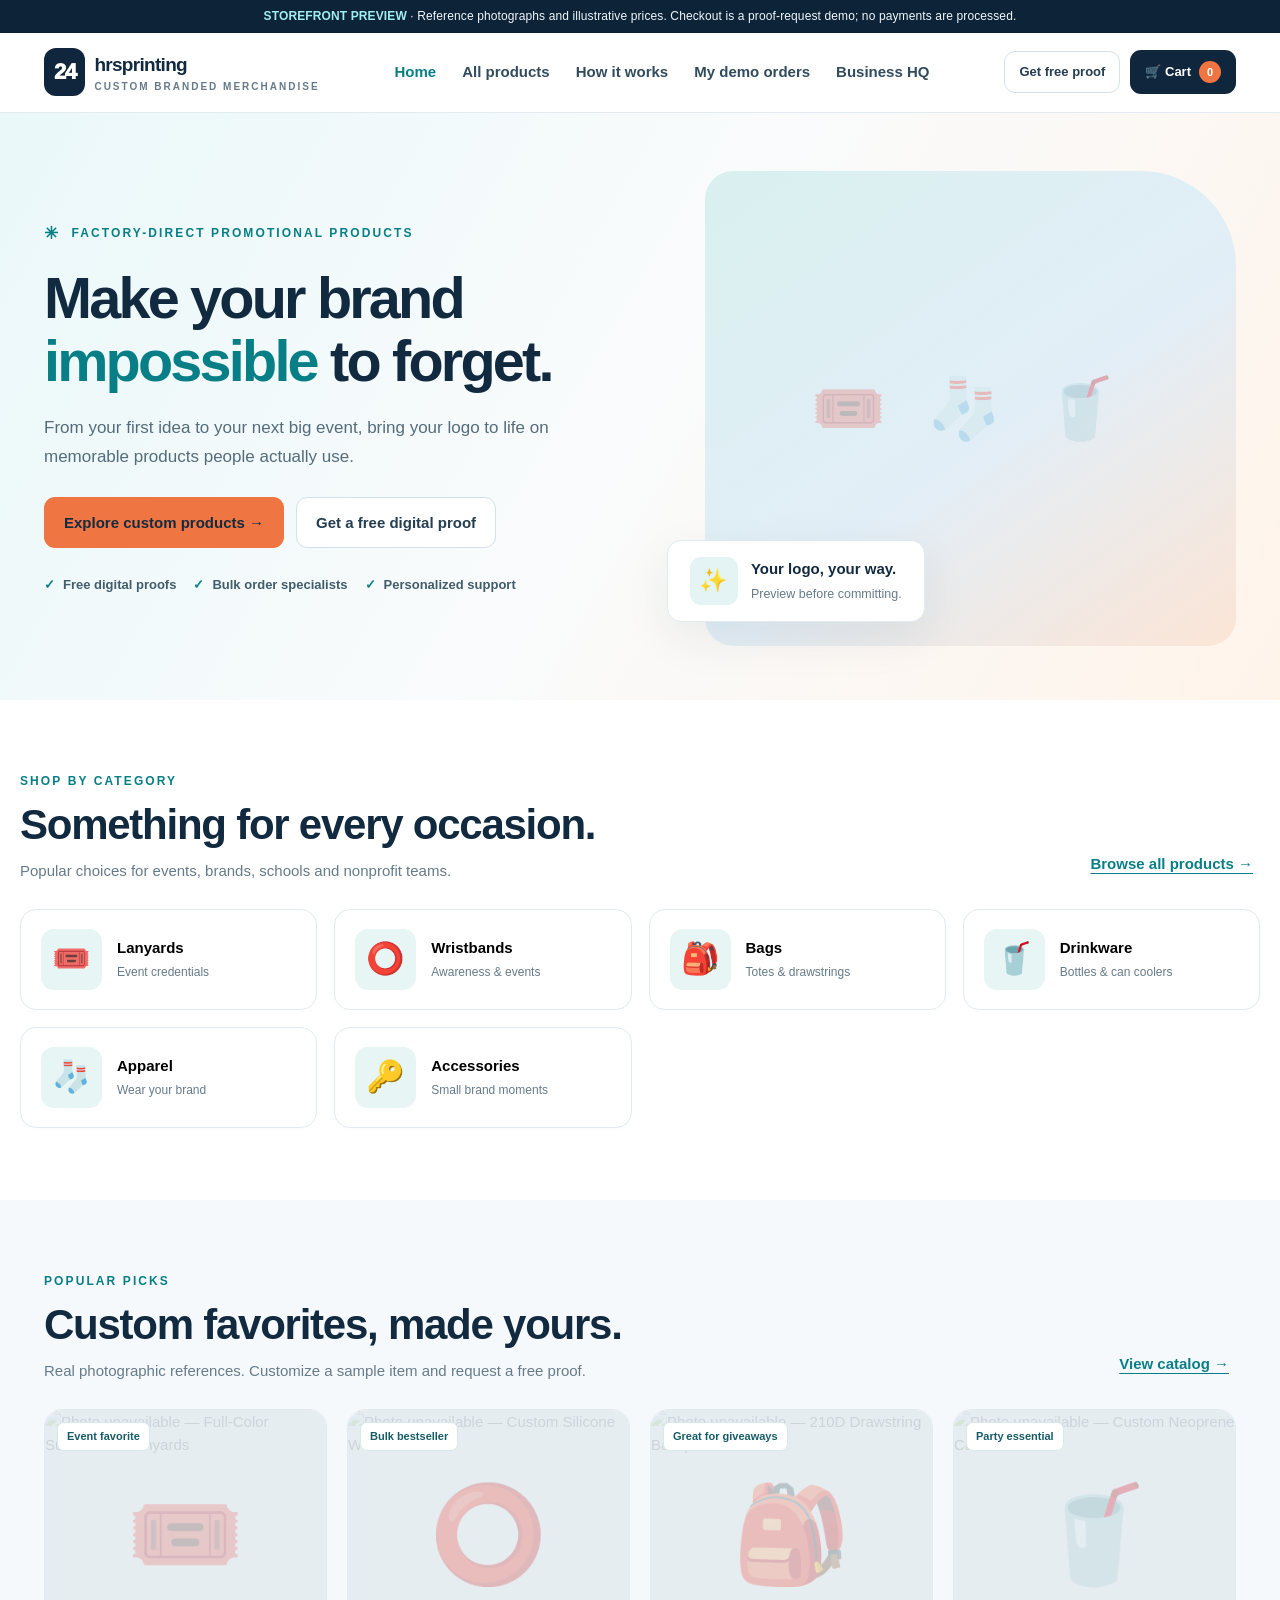
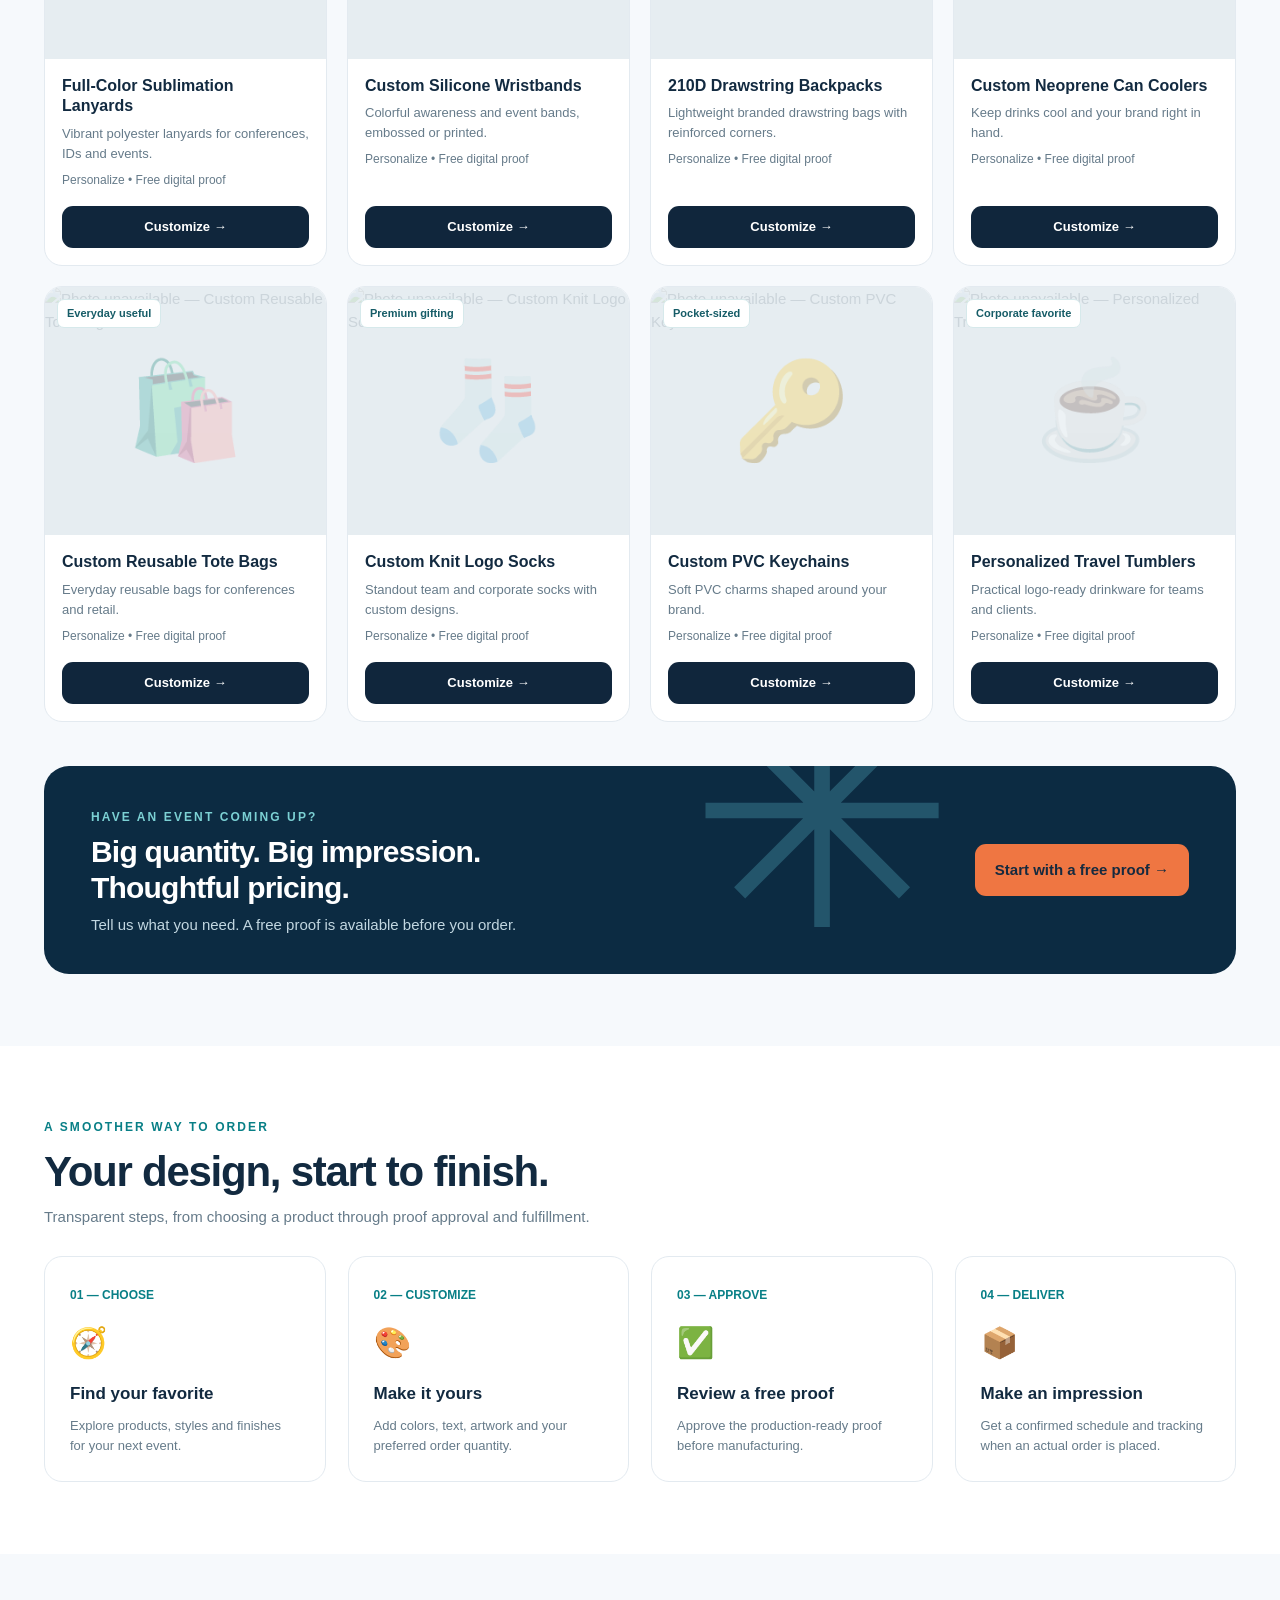
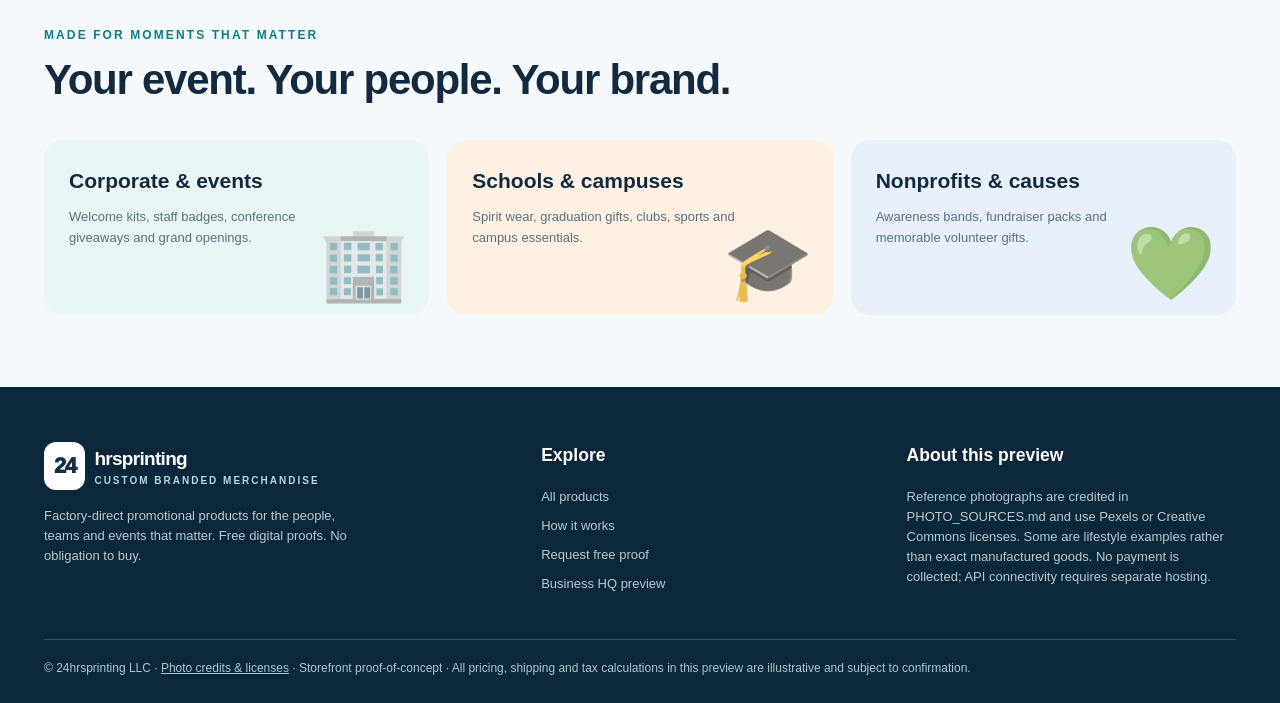
==== index.html @ 7a3da08b "Use licensed real photography and connect optional proof-request API" ====
<!doctype html>
<html lang="en">
<head>
<meta charset="utf-8"><meta name="viewport" content="width=device-width,initial-scale=1"><meta name="color-scheme" content="light"><meta name="theme-color" content="#0b1d31">
<title>24hrsprinting — Promotional Products | Storefront Preview</title>
<meta name="description" content="A preview of the 24hrsprinting custom promotional products storefront with product configuration and an end-to-end sample order journey.">
<style>
:root{--navy:#10263c;--ink:#122a40;--muted:#667b8a;--line:#e3eaf0;--cream:#f6f9fc;--white:#fff;--aqua:#087f86;--orange:#ef7642;--yellow:#fff3dd;--shadow:0 16px 48px rgba(14,37,60,.07);--radius:20px}*{box-sizing:border-box}html{scroll-behavior:smooth}body{margin:0;background:var(--white);color:var(--ink);font-family:Inter,ui-sans-serif,-apple-system,BlinkMacSystemFont,"Segoe UI",sans-serif;font-size:15px;line-height:1.55}button,input,select,textarea{font:inherit}button{cursor:pointer}a{color:inherit;text-decoration:none}img{display:block;max-width:100%}.container{max-width:1240px;margin:auto;padding:0 24px}.strip{background:#0d2337;color:#f2f8fd;text-align:center;font-size:12px;padding:7px 16px;letter-spacing:.01em}.strip b{color:#a0eef2}.top{position:sticky;top:0;z-index:60;background:rgba(255,255,255,.96);backdrop-filter:blur(18px);border-bottom:1px solid var(--line)}.header{display:flex;align-items:center;gap:24px;min-height:79px}.logo{display:flex;align-items:center;gap:9px;white-space:nowrap}.mark{background:var(--navy);color:#fff;padding:7px 10px;border-radius:12px;font-size:22px;font-weight:950;letter-spacing:-.07em}.logo strong{font-size:19px;letter-spacing:-.7px}.logo small{display:block;color:var(--muted);font-size:10px;text-transform:uppercase;letter-spacing:2px;font-weight:750}.links{display:flex;align-items:center;gap:22px;margin:auto}.links button{background:none;border:0;color:#314b5f;font-weight:750;padding:8px 2px}.links button:hover,.links button.active{color:var(--aqua)}.header-actions{display:flex;align-items:center;gap:10px}.btn{display:inline-flex;justify-content:center;align-items:center;gap:8px;border:1px solid transparent;border-radius:11px;background:var(--navy);color:#fff;padding:13px 19px;font-weight:800;transition:transform .2s,background .2s,box-shadow .2s;white-space:nowrap}.btn:hover{transform:translateY(-1px);box-shadow:0 6px 20px #10263c22}.btn.primary{background:var(--orange);color:#152a3f}.btn.primary:hover{background:#fa8b50}.btn.secondary{background:#fff;border-color:#d4e1e9;color:#243d50}.btn.dark{background:var(--navy)}.btn.teal{background:var(--aqua)}.btn.small{font-size:13px;padding:10px 14px}.btn.ghost{background:transparent;color:var(--ink);border:1px solid var(--line)}.cartbadge{display:inline-flex;align-items:center;justify-content:center;background:var(--orange);font-size:11px;color:#fff;min-width:22px;height:22px;border-radius:99px;padding:0 5px}.menu{display:none}.hero{background:linear-gradient(120deg,#eaf8f9 0%,#f9fbfc 48%,#fff4ea 100%);padding:58px 0 54px;overflow:hidden}.hero-grid{display:grid;grid-template-columns:1.06fr .94fr;align-items:center;gap:62px}.eyebrow{font-size:12px;font-weight:850;letter-spacing:2.1px;color:var(--aqua);text-transform:uppercase}.eyebrow span{font-size:17px;vertical-align:middle;margin-right:6px}h1,h2,h3,p{margin-top:0}h1{font-size:clamp(40px,4.5vw,68px);line-height:1.09;font-weight:900;letter-spacing:-2.8px;margin:20px 0}h1 em{font-style:normal;color:var(--aqua)}.lead{font-size:17px;color:#546c7b;line-height:1.75;max-width:560px}.hero-actions{display:flex;gap:12px;flex-wrap:wrap;margin:25px 0}.tickline{display:flex;flex-wrap:wrap;gap:17px;margin-top:27px;color:#415d6b;font-size:13px;font-weight:700}.tickline span:before{content:"✓";color:var(--aqua);font-weight:900;margin-right:8px}.hero-media{position:relative;height:475px;background:linear-gradient(145deg,#d9f0ef,#e2eef7 55%,#fce5d6);border-radius:28px 95px 28px 28px}.hero-media:before{content:"🎟️   🧦   🥤";position:absolute;inset:0;display:grid;place-items:center;font-size:60px;opacity:.30;letter-spacing:12px}.hero-photo{width:100%;height:100%;object-fit:cover;border-radius:28px 95px 28px 28px;box-shadow:0 24px 50px #24425626}.floating{position:absolute;bottom:24px;left:-38px;background:#fff;box-shadow:var(--shadow);padding:16px 22px;border-radius:14px;display:flex;gap:13px;align-items:center;border:1px solid var(--line)}.floating b{display:block;font-size:15px}.floating small{color:var(--muted)}.f-icon{display:grid;place-items:center;background:#e4f4f4;border-radius:11px;font-size:23px;height:48px;width:48px}.section{padding:72px 0}.section.muted{background:var(--cream)}.sectionhead{display:flex;align-items:flex-end;justify-content:space-between;gap:16px;margin-bottom:27px}.sectionhead h2,.page-title{font-size:clamp(29px,3.4vw,42px);letter-spacing:-1.25px;line-height:1.2;margin:10px 0 8px}.sectionhead p{color:var(--muted);margin:0;max-width:660px}.linkbtn{border:0;background:none;color:var(--aqua);font-weight:850;padding:7px;text-decoration:underline;text-underline-offset:4px}.category-grid{display:grid;grid-template-columns:repeat(4,1fr);gap:17px}.cat{border:1px solid var(--line);background:#fff;border-radius:16px;padding:19px 20px;display:flex;align-items:center;gap:15px;text-align:left;box-shadow:0 2px 6px #00000003}.cat:hover{border-color:#9dcfce;box-shadow:var(--shadow);transform:translateY(-2px)}.cat-ico{font-size:31px;display:grid;place-items:center;width:61px;height:61px;border-radius:13px;background:#e7f5f4}.cat strong{display:block;font-size:15px}.cat small{color:var(--muted);font-size:12px}.products{display:grid;grid-template-columns:repeat(4,1fr);gap:20px}.product{border:1px solid var(--line);background:#fff;border-radius:18px;overflow:hidden;display:flex;flex-direction:column;transition:box-shadow .2s,transform .2s}.product:hover{box-shadow:var(--shadow);transform:translateY(-3px)}.picture{position:relative;background:linear-gradient(145deg,#eef6fa,#edf7f2 55%,#fff3ea);aspect-ratio:1.13;overflow:hidden}.picture:before{content:attr(data-emoji);position:absolute;inset:0;display:grid;place-items:center;font-size:95px;opacity:.28}.picture img{width:100%;height:100%;object-fit:cover;position:relative}.picture .tag{position:absolute;top:12px;left:12px;background:#fff;color:#165c67;border:1px solid #d6e9eb;border-radius:7px;padding:5px 9px;font-size:11px;font-weight:850}.product-body{padding:17px;display:flex;flex-direction:column;gap:7px;flex:1}.product-body strong{font-size:16px;line-height:1.28}.product-body .desc{color:var(--muted);font-size:13px;min-height:39px;margin:0}.product-actions{display:flex;gap:8px;margin-top:auto;padding-top:9px}.product-actions .btn{flex:1}.deal{display:flex;align-items:center;justify-content:space-between;gap:32px;border-radius:25px;background:#0c2b42;color:#fff;padding:38px 47px;margin-top:44px;position:relative;overflow:hidden}.deal:after{content:"✳";position:absolute;right:280px;top:-110px;color:#23556b;font-size:320px;line-height:1}.deal>*{position:relative;z-index:1}.deal h3{font-size:30px;letter-spacing:-.8px;line-height:1.2;margin:7px 0}.deal p{color:#c2d7e1;margin:0}.deal .eyebrow{color:#7cd1d4}.steps{display:grid;grid-template-columns:repeat(4,1fr);gap:22px}.step{border:1px solid var(--line);background:white;border-radius:18px;padding:25px}.step .num{font-size:12px;font-weight:850;color:var(--aqua)}.step .glyph{font-size:30px;margin:15px 0}.step h3{font-size:17px;margin:0 0 8px}.step p{color:var(--muted);font-size:13px;margin:0}.audiences{display:grid;grid-template-columns:repeat(3,1fr);gap:18px}.audience{border-radius:19px;overflow:hidden;min-height:175px;padding:25px;background:#eaf6f6;position:relative}.audience:nth-child(2){background:#fff1e2}.audience:nth-child(3){background:#e8f1fb}.audience b{font-size:21px}.audience p{max-width:280px;color:#597080;font-size:13px;margin:10px 0}.audience span{position:absolute;font-size:72px;right:20px;bottom:-5px;opacity:.7}.footer{background:#0c263a;color:#dfebf4;padding:55px 0 25px}.footgrid{display:grid;grid-template-columns:1.4fr 1fr 1fr;gap:36px}.footgrid h3{color:#fff}.footgrid p,.footgrid li{color:#b6cad5;font-size:13px}.footgrid ul{list-style:none;padding:0}.footgrid li{margin:9px 0}.copyright{border-top:1px solid #365164;margin-top:30px;padding-top:19px;color:#adc5d3;font-size:12px}.pill{border-radius:100px;padding:5px 10px;font-size:11px;font-weight:800;background:#e8f4f3;color:#086f73}.page{display:none;min-height:60vh}.page.active{display:block}.page-head{background:#f5f9fb;padding:48px 0;border-bottom:1px solid var(--line)}.page-head p{color:var(--muted);max-width:720px}.toolbar{display:flex;gap:14px;flex-wrap:wrap;align-items:center;justify-content:space-between;margin-bottom:24px}.control{border:1px solid #d9e4e9;background:#fff;color:var(--ink);border-radius:10px;padding:12px 14px;outline:none;min-width:0}.control:focus{border-color:var(--aqua);box-shadow:0 0 0 3px #b4dedb60}.search{width:min(100%,330px)}.filters{display:flex;gap:8px;flex-wrap:wrap}.filter{border:1px solid var(--line);padding:9px 13px;border-radius:99px;background:white;color:var(--muted);font-size:13px;font-weight:750}.filter.active{color:white;background:var(--navy);border-color:var(--navy)}.back{display:inline-flex;gap:8px;border:0;background:transparent;padding:0;margin-bottom:23px;color:var(--aqua);font-weight:850}.detail-grid{display:grid;grid-template-columns:1.02fr .98fr;gap:42px;align-items:start}.detail-image{border-radius:20px;overflow:hidden;aspect-ratio:1.05;background:linear-gradient(145deg,#e9f2f7,#f7ecdb);border:1px solid var(--line);position:relative}.detail-image:before{content:attr(data-emoji);position:absolute;inset:0;display:grid;place-items:center;font-size:180px;opacity:.28}.detail-image img{width:100%;height:100%;object-fit:contain;position:relative}.detail-image .previewmark{position:absolute;bottom:16px;left:16px;color:#445b6b;background:#fff;padding:7px 12px;border-radius:8px;font-size:12px}.detail-info h2{font-size:37px;line-height:1.2;letter-spacing:-1.3px;margin:5px 0 12px}.detail-info p{color:var(--muted)}.info-row{display:flex;gap:11px;align-items:center;flex-wrap:wrap;margin:15px 0 25px}.formgrid{display:grid;grid-template-columns:1fr 1fr;gap:16px}.field{display:flex;flex-direction:column;gap:6px}.field.full{grid-column:1/-1}.field label{font-size:13px;font-weight:750;color:#405b6d}.field small{color:var(--muted);font-size:11px}.field input,.field select,.field textarea{width:100%}.colorrow{display:flex;flex-wrap:wrap;gap:8px}.colorchip{width:32px;height:32px;border:3px solid white;box-shadow:0 0 0 1px #bacbd4;border-radius:50%}.colorchip.selected{box-shadow:0 0 0 2px var(--aqua);transform:scale(1.05)}.upload{border:1px dashed #9eb7c6;border-radius:13px;padding:18px;background:#f8fbfd;text-align:center}.upload input{width:100%;font-size:12px}.ordercard,.panel{border:1px solid var(--line);border-radius:18px;background:#fff;padding:24px;box-shadow:var(--shadow)}.ordercard{margin-top:24px}.pricebig{font-size:27px;font-weight:900;color:var(--ink)}.price-detail{display:flex;justify-content:space-between;gap:15px;padding:9px 0;color:#506b7b;border-bottom:1px dashed var(--line)}.price-detail.total{color:var(--ink);font-weight:900;font-size:18px;border:0}.demo-notice{font-size:12px;color:#76530c;border:1px solid #fae5bb;background:#fff9ec;padding:12px 14px;border-radius:11px}.split{display:grid;grid-template-columns:1.4fr .8fr;gap:26px;align-items:start}.cartrow{display:grid;grid-template-columns:86px 1fr auto;gap:16px;padding:19px 0;border-bottom:1px solid var(--line);align-items:center}.cartrow img{height:80px;width:85px;object-fit:contain;border-radius:12px;background:#f1f4f7}.cartrow strong{display:block}.cartrow small{color:var(--muted)}.cartrow .remove{border:0;color:#a34a46;background:transparent;font-size:12px;text-decoration:underline}.empty{text-align:center;padding:90px 20px;color:var(--muted)}.empty .glyph{font-size:48px}.checkout-grid{display:grid;grid-template-columns:1.25fr .75fr;gap:28px}.sectiontitle{font-size:19px;margin:0 0 15px}.paymentopts{display:grid;gap:8px}.paymentopts label{display:flex;gap:9px;align-items:center;border:1px solid var(--line);border-radius:11px;padding:13px;background:#fff}.banner{padding:13px 17px;background:#eaf6f5;border:1px solid #c2e5e0;color:#17666c;font-size:13px;border-radius:11px;margin:20px 0}.adminnav{display:flex;gap:9px;overflow-x:auto;padding:5px 0;margin-bottom:20px}.adminnav button{white-space:nowrap}.stats{display:grid;grid-template-columns:repeat(4,1fr);gap:14px}.stat{padding:20px;background:white;border:1px solid var(--line);border-radius:15px}.stat strong{display:block;font-size:29px;margin-top:5px}.stat small{color:var(--muted)}.grid2{display:grid;grid-template-columns:1fr 1fr;gap:17px}.mini-table{width:100%;border-collapse:collapse;font-size:13px}.mini-table th{text-align:left;color:var(--muted);font-size:12px}.mini-table th,.mini-table td{padding:13px 8px;border-bottom:1px solid var(--line)}.toast{position:fixed;bottom:22px;right:22px;padding:15px 18px;background:#103448;color:#fff;border-radius:12px;z-index:90;opacity:0;transform:translateY(16px);pointer-events:none;transition:.3s;box-shadow:0 16px 30px #162c4233}.toast.show{opacity:1;transform:translateY(0)}.sr{position:absolute;width:1px;height:1px;overflow:hidden;clip:rect(0,0,0,0)}.hide{display:none!important}.artworktag{display:inline-flex;gap:8px;align-items:center;background:#e5f7f6;padding:6px 10px;border-radius:8px;color:#0c676a;font-size:12px}.logo-preview{max-width:110px;max-height:70px;margin:8px auto 0;object-fit:contain}.checklist{margin:0;padding-left:20px;color:var(--muted);font-size:13px}.checklist li{margin:7px 0}.note{font-size:12px;color:var(--muted)}
@media(max-width:1000px){.links{gap:9px}.header{gap:15px}.hero-grid{gap:30px}.hero-media{height:370px}.products{grid-template-columns:repeat(3,1fr)}.category-grid{grid-template-columns:repeat(2,1fr)}.detail-grid{gap:24px}}@media(max-width:760px){.container{padding:0 17px}.header{min-height:67px;gap:8px}.logo strong{font-size:16px}.header .logo small{display:none}.mark{font-size:18px}.header-actions .quote-head{display:none}.menu{display:inline-flex}.links{display:none;position:absolute;top:67px;left:0;right:0;background:#fff;padding:17px;border-bottom:1px solid var(--line);flex-direction:column;align-items:stretch;gap:4px}.links.open{display:flex}.links button{text-align:left;padding:12px}.hero{padding:39px 0}.hero-grid,.detail-grid,.split,.checkout-grid{grid-template-columns:1fr}.hero-grid{gap:28px}h1{font-size:43px;letter-spacing:-1.6px}.hero-media{height:290px}.floating{left:12px;bottom:12px;padding:10px 13px}.floating .f-icon{width:36px;height:36px}.products{grid-template-columns:repeat(2,1fr);gap:11px}.section{padding:47px 0}.category-grid{grid-template-columns:repeat(2,1fr);gap:11px}.cat{padding:12px;gap:9px}.cat-ico{width:47px;height:47px;font-size:22px}.cat strong{font-size:13px}.cat small{font-size:10px}.sectionhead{align-items:flex-start}.deal{padding:26px;display:block}.deal .btn{margin-top:18px}.steps,.stats{grid-template-columns:repeat(2,1fr)}.audiences{grid-template-columns:1fr}.footgrid{grid-template-columns:1fr;gap:8px}.product-body{padding:11px}.product-body strong{font-size:14px}.product-body .desc{font-size:12px}.product-actions .btn{font-size:12px;padding:10px 6px}.page-head{padding:27px 0}.detail-info h2{font-size:29px}.grid2{grid-template-columns:1fr}}@media(max-width:420px){.products{grid-template-columns:repeat(2,1fr)}.category-grid{grid-template-columns:1fr 1fr}.hero-actions{flex-direction:column}.hero-actions .btn{width:100%}.stats{grid-template-columns:1fr 1fr}.formgrid{grid-template-columns:1fr}.field.full{grid-column:1}.cartrow{grid-template-columns:70px 1fr}.cartrow>div:last-child{grid-column:2}.cartrow img{width:70px;height:70px}}

.api-feedback{border:1px solid #baded8;background:#eaf8f5;color:#135e54;border-radius:10px;padding:12px 14px;margin:12px 0;font-size:13px}.api-feedback.error{border-color:#f0c1bc;color:#943c36;background:#fff4f2}.inline-admin{display:inline-flex;color:#087f86;font-weight:800;text-decoration:underline;text-underline-offset:3px}.photo-note{font-size:11px;color:#526a7c;margin:7px 0}.api-only{display:none}body.api-connected .api-only{display:block}
</style>
<script src="config.js"></script>
</head><body>
<div class="strip"><b>STOREFRONT PREVIEW</b> · Reference photographs and illustrative prices. Checkout is a proof-request demo; no payments are processed.</div>
<header class="top"><div class="container header"><a href="#home" class="logo" aria-label="24hrsprinting home"><span class="mark">24</span><span><strong>hrsprinting</strong><small>Custom branded merchandise</small></span></a><nav id="nav" class="links" aria-label="Main navigation"><button data-go="home">Home</button><button data-go="catalog">All products</button><button data-go="how">How it works</button><button data-go="orders">My demo orders</button><button data-go="admin">Business HQ</button></nav><div class="header-actions"><button class="btn small secondary quote-head" data-go="quote">Get free proof</button><button class="btn small dark" data-go="cart" aria-label="View cart">🛒 Cart <span id="cartCount" class="cartbadge">0</span></button><button class="btn small ghost menu" id="menuBtn" aria-label="Toggle menu" aria-expanded="false">☰</button></div></div></header>
<main>
<section id="page-home" class="page active"><div class="hero"><div class="container hero-grid"><div><div class="eyebrow"><span>✳</span> FACTORY-DIRECT PROMOTIONAL PRODUCTS</div><h1>Make your brand <em>impossible</em> to forget.</h1><p class="lead">From your first idea to your next big event, bring your logo to life on memorable products people actually use.</p><div class="hero-actions"><button class="btn primary" data-go="catalog">Explore custom products →</button><button class="btn secondary" data-go="quote">Get a free digital proof</button></div><div class="tickline"><span>Free digital proofs</span><span>Bulk order specialists</span><span>Personalized support</span></div></div><div class="hero-media"><img class="hero-photo" src="https://images.pexels.com/photos/8761304/pexels-photo-8761304.jpeg?auto=compress&amp;cs=tinysrgb&amp;w=1400" alt="Actual conference lanyards and badges used at an event" onerror="this.onerror=null;this.style.opacity='0'"><div class="floating"><span class="f-icon">✨</span><span><b>Your logo, your way.</b><small>Preview before committing.</small></span></div></div></div></div><div class="container section"><div class="sectionhead"><div><div class="eyebrow">Shop by category</div><h2>Something for every occasion.</h2><p>Popular choices for events, brands, schools and nonprofit teams.</p></div><button data-go="catalog" class="linkbtn">Browse all products →</button></div><div class="category-grid" id="categories"></div></div><div class="section muted"><div class="container"><div class="sectionhead"><div><div class="eyebrow">Popular picks</div><h2>Custom favorites, made yours.</h2><p>Real photographic references. Customize a sample item and request a free proof.</p></div><button class="linkbtn" data-go="catalog">View catalog →</button></div><div class="products" id="featured"></div><div class="deal"><div><span class="eyebrow">Have an event coming up?</span><h3>Big quantity. Big impression.<br>Thoughtful pricing.</h3><p>Tell us what you need. A free proof is available before you order.</p></div><button class="btn primary" data-go="quote">Start with a free proof →</button></div></div></div><div class="section" id="howSection"><div class="container"><div class="sectionhead"><div><div class="eyebrow">A smoother way to order</div><h2>Your design, start to finish.</h2><p>Transparent steps, from choosing a product through proof approval and fulfillment.</p></div></div><div class="steps"><article class="step"><span class="num">01 — CHOOSE</span><div class="glyph">🧭</div><h3>Find your favorite</h3><p>Explore products, styles and finishes for your next event.</p></article><article class="step"><span class="num">02 — CUSTOMIZE</span><div class="glyph">🎨</div><h3>Make it yours</h3><p>Add colors, text, artwork and your preferred order quantity.</p></article><article class="step"><span class="num">03 — APPROVE</span><div class="glyph">✅</div><h3>Review a free proof</h3><p>Approve the production-ready proof before manufacturing.</p></article><article class="step"><span class="num">04 — DELIVER</span><div class="glyph">📦</div><h3>Make an impression</h3><p>Get a confirmed schedule and tracking when an actual order is placed.</p></article></div></div></div><div class="section muted"><div class="container"><div class="sectionhead"><div><div class="eyebrow">Made for moments that matter</div><h2>Your event. Your people. Your brand.</h2></div></div><div class="audiences"><div class="audience"><b>Corporate & events</b><p>Welcome kits, staff badges, conference giveaways and grand openings.</p><span>🏢</span></div><div class="audience"><b>Schools & campuses</b><p>Spirit wear, graduation gifts, clubs, sports and campus essentials.</p><span>🎓</span></div><div class="audience"><b>Nonprofits & causes</b><p>Awareness bands, fundraiser packs and memorable volunteer gifts.</p><span>💚</span></div></div></div></div></section>
<section id="page-catalog" class="page"><div class="page-head"><div class="container"><div class="eyebrow">Find your next favorite</div><h1 class="page-title">All custom products</h1><p>Browse the range of promotional essentials. Real photography from licensed stock/Creative Commons sources; these are visual examples, not guaranteed finished product photos.</p></div></div><div class="container section"><div class="toolbar"><div class="filters" id="filters"></div><input id="search" class="control search" type="search" aria-label="Search products" placeholder="Search lanyards, wristbands, bags..."></div><div class="products" id="catalogGrid"></div><div id="none" class="empty hide">No products match. Try another keyword or category.</div></div></section>
<section id="page-product" class="page"><div class="container section"><button data-go="catalog" class="back">← Back to all products</button><div id="productDetail"></div></div></section>
<section id="page-quote" class="page"><div class="page-head"><div class="container"><div class="eyebrow">No obligation to buy</div><h1 class="page-title">Your free proof starts here.</h1><p>When a backend is connected, your details are sent securely for a manual quote review. Otherwise this form is a local demo only.</p></div></div><div class="container section"><div class="split"><form id="quoteForm" class="panel"><div class="formgrid"><div class="field"><label for="qname">Your name *</label><input id="qname" class="control" required autocomplete="name" placeholder="Jane Doe"></div><div class="field"><label for="qemail">Email address *</label><input id="qemail" class="control" type="email" required autocomplete="email" placeholder="name@company.com"></div><div class="field"><label for="qcompany">Company / organization</label><input id="qcompany" class="control" placeholder="Company name"></div><div class="field"><label for="qprod">Interested product</label><select id="qprod" class="control"></select></div><div class="field"><label for="qqty">Approximate quantity *</label><input id="qqty" class="control" type="number" min="1" value="500" required></div><div class="field"><label for="qdate">Event date (optional)</label><input id="qdate" class="control" type="date"></div><div class="field full"><label for="qnotes">Design notes / preferences</label><textarea id="qnotes" class="control" rows="4" placeholder="Tell us about colors, logos, delivery city, and any special requests..."></textarea></div><div class="field full"><label for="qfile">Your logo (optional)</label><input type="file" id="qfile" class="control" accept="image/png,image/jpeg,image/webp,image/svg+xml,.pdf"></div></div><p class="demo-notice" style="margin-top:18px">Artwork files are never uploaded here. With API configured, the contact/product details are submitted as a quote request; otherwise nothing is sent.</p><button type="submit" class="btn primary">Preview request summary →</button><div id="quoteResult" aria-live="polite"></div></form><div><div class="panel"><div class="eyebrow">The 24hrsprinting difference</div><h2 style="font-size:26px;line-height:1.2">See it first.<br>Decide with confidence.</h2><ul class="checklist"><li>We prepare a digital artwork proof for you.</li><li>Confirm colors, placement, dimensions and style.</li><li>Receive verified volume pricing and shipping details.</li><li>Approve the final proof before production.</li><li>No obligation to buy.</li></ul></div></div></div></div></section>
<section id="page-cart" class="page"><div class="page-head"><div class="container"><div class="eyebrow">Your order journey</div><h1 class="page-title">Your sample cart</h1><p>All amounts are illustrative estimates. You will not be charged.</p></div></div><div class="container section"><div id="cartView"></div></div></section>
<section id="page-checkout" class="page"><div class="page-head"><div class="container"><div class="eyebrow">Step 3 of 4 — sample checkout</div><h1 class="page-title">Review and request proof</h1><p>This is a proof request, not a paid order. When the API is connected, contact and item details can be saved for manual review; all prices remain illustrative.</p></div></div><div class="container section"><form id="checkoutForm"><div class="checkout-grid"><div><div class="panel"><h2 class="sectiontitle">1. Contact information</h2><div class="formgrid"><div class="field"><label for="coName">Full name *</label><input id="coName" class="control" required autocomplete="name"></div><div class="field"><label for="coEmail">Email *</label><input id="coEmail" class="control" type="email" required autocomplete="email"></div><div class="field"><label for="coOrg">Organization</label><input id="coOrg" class="control" autocomplete="organization"></div><div class="field"><label for="coPhone">Phone (optional)</label><input id="coPhone" class="control" type="tel" autocomplete="tel"></div></div></div><div class="panel" style="margin-top:19px"><h2 class="sectiontitle">2. Delivery preference</h2><div class="formgrid"><div class="field full"><label for="coAddress">Delivery address *</label><input id="coAddress" class="control" required autocomplete="street-address"></div><div class="field"><label for="coCity">City *</label><input id="coCity" class="control" required autocomplete="address-level2"></div><div class="field"><label for="coState">State *</label><input id="coState" class="control" required autocomplete="address-level1"></div><div class="field"><label for="coZip">ZIP code *</label><input id="coZip" class="control" required autocomplete="postal-code" inputmode="numeric" pattern="[0-9]{5}(-[0-9]{4})?" title="Enter a US ZIP code (e.g., 10001)"></div><div class="field"><label for="coDate">Need-by date</label><input id="coDate" class="control" type="date"></div><div class="field full"><label for="coNotes">Order notes</label><textarea id="coNotes" class="control" rows="3" placeholder="Artwork details or delivery instructions..."></textarea></div></div></div><div class="panel" style="margin-top:19px"><h2 class="sectiontitle">3. How you would like to proceed</h2><div class="paymentopts"><label><input type="radio" name="payment" value="proof" checked> <span><b>Request free artwork proof</b><br><small>Review artwork and verified quote before paying.</small></span></label><label><input type="radio" name="payment" value="paylater"> <span><b>Pay after review — demo</b><br><small>Pay-later path requires a production backend.</small></span></label><label><input type="radio" name="payment" value="checkout"> <span><b>Stripe / PayPal — not connected</b><br><small>No card details collected. No charge possible.</small></span></label></div></div></div><aside><div class="panel" style="position:sticky;top:105px"><h2 class="sectiontitle">Order summary</h2><div id="checkoutSummary"></div><div class="demo-notice" style="margin:18px 0">Without a connected API this stores a local sample only. With a connected API it submits a manual proof request, never a payment.</div><button type="submit" class="btn primary" style="width:100%">Request free proof →</button><p class="note">By continuing, you are testing the interface only.</p></div></aside></div></form></div></section>
<section id="page-confirmation" class="page"><div class="container section" style="max-width:760px"><div class="panel" style="text-align:center;padding:60px 35px"><div style="font-size:68px">✅</div><div class="eyebrow">Demo confirmation</div><h1 class="page-title">Your sample order is ready.</h1><p id="confirmationText" style="color:var(--muted)"></p><p class="demo-notice">No order was sent. No payment was made. No file was stored on a server.</p><div style="display:flex;gap:10px;justify-content:center;flex-wrap:wrap;margin-top:26px"><button class="btn dark" data-go="orders">See demo orders</button><button class="btn secondary" data-go="catalog">Continue exploring</button></div></div></div></section>
<section id="page-orders" class="page"><div class="page-head"><div class="container"><div class="eyebrow">My account — local preview</div><h1 class="page-title">Demo order history</h1><p>Sample confirmations are kept only in this browser's local storage. No backend account or fulfillment tracking is connected.</p></div></div><div class="container section"><div id="ordersView"></div></div></section>
<section id="page-admin" class="page"><div class="page-head"><div class="container"><div class="eyebrow">Business HQ — interface preview</div><h1 class="page-title">Everything connected. One calm workspace.</h1><p>Admin modules are mockup views, not secured production applications. Real login, roles, integrations and data storage must be implemented before deployment as an ERP.</p></div></div><div class="container section"><div class="adminnav filters"><button class="filter active" data-admintab="dashboard">Overview</button><button class="filter" data-admintab="orders">Orders & artwork</button><button class="filter" data-admintab="products">Products</button><button class="filter" data-admintab="vendors">Vendors</button><button class="filter" data-admintab="marketing">Marketing & AI</button><button class="filter" data-admintab="security">Security</button></div><p class="api-only"><a class="inline-admin" href="admin.html">Open protected Business HQ dashboard →</a></p><div id="adminView"></div></div></section>
</main>
<footer class="footer"><div class="container"><div class="footgrid"><div><div class="logo"><span class="mark" style="background:#fff;color:#123047">24</span><span><strong style="color:#fff">hrsprinting</strong><small style="color:#b8d4dc">Custom branded merchandise</small></span></div><p style="max-width:330px;margin-top:16px">Factory-direct promotional products for the people, teams and events that matter. Free digital proofs. No obligation to buy.</p></div><div><h3>Explore</h3><ul><li><a href="#catalog">All products</a></li><li><a href="#how">How it works</a></li><li><a href="#quote">Request free proof</a></li><li><a href="#admin">Business HQ preview</a></li></ul></div><div><h3>About this preview</h3><p>Reference photographs are credited in PHOTO_SOURCES.md and use Pexels or Creative Commons licenses. Some are lifestyle examples rather than exact manufactured goods. No payment is collected; API connectivity requires separate hosting.</p></div></div><div class="copyright">© 24hrsprinting LLC · <a href="PHOTO_SOURCES.md" target="_blank" rel="noopener noreferrer" style="text-decoration:underline">Photo credits & licenses</a> · Storefront proof-of-concept · All pricing, shipping and tax calculations in this preview are illustrative and subject to confirmation.</div></div></footer>
<div id="toast" class="toast" role="status" aria-live="polite"></div>
<script>
(()=>{'use strict';
const API_BASE=String(window.HP_API_BASE_URL||'').trim().replace(/\/$/,'');
if(API_BASE){document.body.classList.add('api-connected');document.querySelector('.strip').innerHTML='<b>PROOF REQUEST MODE</b> · Manual quotes via secure API; no payment or production authorization.';}
async function postRequest(path,payload){const response=await fetch(API_BASE+path,{method:'POST',headers:{'Content-Type':'application/json'},body:JSON.stringify(payload)});const data=await response.json().catch(()=>({}));if(!response.ok)throw Error(typeof data.detail==='string'?data.detail:'Request could not be saved. Please try again.');return data;}
const products=[
{id:'lanyard',name:'Full-Color Sublimation Lanyards',category:'Lanyards',emoji:'🎟️',description:'Vibrant polyester lanyards for conferences, IDs and events.',tag:'Event favorite',photo:'https://images.pexels.com/photos/8761304/pexels-photo-8761304.jpeg?auto=compress&cs=tinysrgb&w=1100',source:'https://www.pexels.com/photo/badges-on-lanyards-8761304/',base:.92,minimum:100,options:['3/4-inch','1-inch'],finishes:['Single-side full color','Double-side full color'],colors:['#153b75','#e76d40','#13857b','#eeeeee','#111827']},
{id:'wristband',name:'Custom Silicone Wristbands',category:'Wristbands',emoji:'⭕',description:'Colorful awareness and event bands, embossed or printed.',tag:'Bulk bestseller',photo:'https://upload.wikimedia.org/wikipedia/commons/8/88/Custom_Wristbands.jpg',source:'https://commons.wikimedia.org/wiki/File:Custom_Wristbands.jpg',base:.68,minimum:100,options:['1/2-inch','3/4-inch','1-inch'],finishes:['Debossed','Embossed','Printed'],colors:['#e65568','#1c80bd','#f6c342','#1c9b77','#783b9f','#212a3b']},
{id:'bags',name:'210D Drawstring Backpacks',category:'Bags',emoji:'🎒',description:'Lightweight branded drawstring bags with reinforced corners.',tag:'Great for giveaways',photo:'https://images.pexels.com/photos/9603488/pexels-photo-9603488.jpeg?auto=compress&cs=tinysrgb&w=1100',source:'https://www.pexels.com/photo/a-person-holding-a-drawstring-bag-9603488/',base:1.58,minimum:100,options:['Standard 35 × 42 cm','Large 40 × 48 cm'],finishes:['1-color print','2-color print','Full-color transfer'],colors:['#233fb4','#e64444','#65b845','#242f3d','#f29a3e']},
{id:'can-cooler',name:'Custom Neoprene Can Coolers',category:'Drinkware',emoji:'🥤',description:'Keep drinks cool and your brand right in hand.',tag:'Party essential',photo:'https://upload.wikimedia.org/wikipedia/commons/1/1a/KOOZIE_Picture.jpg',source:'https://commons.wikimedia.org/wiki/File:KOOZIE_Picture.jpg',base:1.38,minimum:100,options:['Standard 12 oz','Slim 12 oz'],finishes:['1-color print','Full-color print'],colors:['#39afbc','#f17970','#132c40','#8b67ce','#f5c84c']},
{id:'totes',name:'Custom Reusable Tote Bags',category:'Bags',emoji:'🛍️',description:'Everyday reusable bags for conferences and retail.',tag:'Everyday useful',photo:'https://images.pexels.com/photos/9869067/pexels-photo-9869067.jpeg?auto=compress&cs=tinysrgb&w=1100',source:'https://www.pexels.com/photo/plain-tote-bag-9869067/',base:2.16,minimum:100,options:['Non-woven','Canvas style'],finishes:['1-color print','2-color print','Full-color print'],colors:['#3170c1','#169e74','#dd5050','#242833','#f5f0dc']},
{id:'socks',name:'Custom Knit Logo Socks',category:'Apparel',emoji:'🧦',description:'Standout team and corporate socks with custom designs.',tag:'Premium gifting',photo:'https://images.pexels.com/photos/15195384/pexels-photo-15195384.jpeg?auto=compress&cs=tinysrgb&w=1100',source:'https://www.pexels.com/photo/colorful-socks-on-legs-15195384/',base:4.95,minimum:100,options:['Crew','Ankle'],finishes:['Knit-in branding','Full-color printed'],colors:['#0c315c','#222222','#8d9c93','#e56a28','#2099a1']},
{id:'keychains',name:'Custom PVC Keychains',category:'Accessories',emoji:'🔑',description:'Soft PVC charms shaped around your brand.',tag:'Pocket-sized',photo:'https://images.pexels.com/photos/26730920/pexels-photo-26730920.jpeg?auto=compress&cs=tinysrgb&w=1100',source:'https://www.pexels.com/photo/souvenirs-in-a-shop-26730920/',base:1.85,minimum:100,options:['2-inch','3-inch'],finishes:['2D PVC','3D PVC'],colors:['#d94147','#1d8ab7','#293c54','#f9b83c']},
{id:'tumblers',name:'Personalized Travel Tumblers',category:'Drinkware',emoji:'☕',description:'Practical logo-ready drinkware for teams and clients.',tag:'Corporate favorite',photo:'https://images.pexels.com/photos/19155039/pexels-photo-19155039.jpeg?auto=compress&cs=tinysrgb&w=1100',source:'https://www.pexels.com/photo/steel-travel-mug-on-table-19155039/',base:8.25,minimum:50,options:['12 oz','20 oz'],finishes:['Laser-style mark','Full-color print'],colors:['#26394d','#f3eee7','#d86e60','#417f85']}
];
const byId=id=>products.find(p=>p.id===id);const categories=[['Lanyards','🎟️','Event credentials'],['Wristbands','⭕','Awareness & events'],['Bags','🎒','Totes & drawstrings'],['Drinkware','🥤','Bottles & can coolers'],['Apparel','🧦','Wear your brand'],['Accessories','🔑','Small brand moments']];
let cart=load('hp_cart',[]);let orders=load('hp_orders',[]);let activeProduct='lanyard',selectedColor='',uploadedName='',uploadedData='',activeFilter='All',activeAdmin='dashboard';
function load(k,f){try{return JSON.parse(localStorage.getItem(k))??f}catch{return f}}function save(k,v){try{localStorage.setItem(k,JSON.stringify(v))}catch{}}function safe(s){return String(s??'').replace(/[&<>"']/g,x=>({'&':'&amp;','<':'&lt;','>':'&gt;','"':'&quot;',"'":'&#39;'}[x]))}function fmt(n){return new Intl.NumberFormat('en-US',{style:'currency',currency:'USD'}).format(Number(n)||0)}function toast(m){let e=document.getElementById('toast');e.textContent=m;e.classList.add('show');clearTimeout(window.__toast);window.__toast=setTimeout(()=>e.classList.remove('show'),3200)}function price(p,q,finish){const tier=q>=5000?.66:q>=2000?.74:q>=1000?.83:q>=500?.92:1;const upgrade=finish&&/Full-color|Double-side|3D|2-color|Printed|Laser/.test(finish)?1.12:1;return Math.round(p.base*tier*upgrade*q*100)/100}
function page(name){let dest=name==='how'?'home':name;if(!document.getElementById('page-'+dest))dest='home';document.querySelectorAll('.page').forEach(x=>x.classList.toggle('active',x.id==='page-'+dest));document.querySelectorAll('.links button').forEach(x=>x.classList.toggle('active',x.dataset.go===dest));document.getElementById('nav').classList.remove('open');document.getElementById('menuBtn').setAttribute('aria-expanded','false');if(dest==='cart')renderCart();if(dest==='orders')renderOrders();if(dest==='checkout')renderCheckout();if(dest==='admin')renderAdmin();if(dest==='catalog')renderCatalog();window.scrollTo({top:0,behavior:'instant'});if(name==='how')setTimeout(()=>document.getElementById('howSection').scrollIntoView({behavior:'smooth'}),80)}
function navigate(name){if(name==='admin'&&API_BASE){location.href="admin.html";return}if(name==='product'){page('product');return}location.hash=name==='home'?'home':name}window.addEventListener('hashchange',()=>route());function route(){const h=location.hash.replace(/^#/,'')||'home';if(h.startsWith('product/')){activeProduct=h.split('/')[1]||'lanyard';renderProduct();page('product')}else page(h)}
function img(p,attr=''){return `<img loading="lazy" src="${p.photo}" alt="Illustrative real photograph for ${safe(p.name)}" ${attr} onerror="this.onerror=null;this.style.opacity='.12';this.parentNode.style.background='#e6edf1';this.alt='Photo unavailable — ${safe(p.name)}'">`}
function productCard(p){return `<article class="product"><div class="picture" data-emoji="${p.emoji}">${img(p)}<span class="tag">${safe(p.tag)}</span></div><div class="product-body"><strong>${safe(p.name)}</strong><p class="desc">${safe(p.description)}</p><span class="note">Personalize • Free digital proof</span><div class="product-actions"><button class="btn small dark" data-product="${p.id}">Customize →</button></div></div></article>`}
function renderHome(){document.getElementById('categories').innerHTML=categories.map(([n,ic,des])=>`<button class="cat" data-category="${safe(n)}"><span class="cat-ico">${ic}</span><span><strong>${safe(n)}</strong><small>${safe(des)}</small></span></button>`).join('');document.getElementById('featured').innerHTML=products.slice(0,8).map(productCard).join('');document.getElementById('qprod').innerHTML=products.map(p=>`<option value="${p.id}">${safe(p.name)}</option>`).join('')}
function renderCatalog(){document.getElementById('filters').innerHTML=['All',...categories.map(c=>c[0])].map(c=>`<button class="filter ${activeFilter===c?'active':''}" data-filter="${c}">${c}</button>`).join('');const q=document.getElementById('search').value.trim().toLowerCase();const filtered=products.filter(p=>(activeFilter==='All'||p.category===activeFilter)&&`${p.name} ${p.description} ${p.category}`.toLowerCase().includes(q));document.getElementById('catalogGrid').innerHTML=filtered.map(productCard).join('');document.getElementById('none').classList.toggle('hide',filtered.length>0)}
function renderProduct(){let p=byId(activeProduct)||products[0];selectedColor=p.colors[0];uploadedName='';uploadedData='';document.getElementById('productDetail').innerHTML=`<div class="detail-grid"><div><div class="detail-image" data-emoji="${p.emoji}">${img(p)}<span class="previewmark">Photographic reference only · not a production proof</span></div><p class="note" style="margin:12px 0">Image source: <a href="${p.source}" target="_blank" rel="noopener noreferrer" style="text-decoration:underline">view reference</a>. Image rights and creator: <a href="PHOTO_SOURCES.md" target="_blank" rel="noopener noreferrer">photo credits</a>. The picture is an illustrative reference, not a finished customer order.</p><div class="panel" style="margin-top:22px"><h3>Your design notes</h3><p>Uploaded artwork and your selected band/bag color are separate inputs. The photograph above is a product reference, not a rendered visualization of your final custom item.</p><div id="artPreview" class="upload">Upload your artwork to preview it here (local browser only).</div></div></div><div class="detail-info"><span class="eyebrow">${safe(p.category)} • Customize</span><h2>${safe(p.name)}</h2><p>${safe(p.description)} Request a free proof to confirm logo placement, colors, technical specifications and production timing.</p><div class="info-row"><span class="pill">✓ Free proof</span><span class="pill">✓ Bulk options</span><span class="pill">✓ Personalized</span></div><div class="formgrid"><div class="field"><label for="qty">Quantity (min ${p.minimum})</label><input class="control" type="number" value="${Math.max(500,p.minimum)}" min="${p.minimum}" step="1" id="qty"></div><div class="field"><label for="size">Size / style</label><select id="size" class="control">${p.options.map(x=>`<option>${safe(x)}</option>`).join('')}</select></div><div class="field full"><label>Choose product color</label><div class="colorrow" id="colors">${p.colors.map((c,i)=>`<button type="button" class="colorchip ${i===0?'selected':''}" style="background:${c}" data-color="${c}" aria-label="Select ${c} color" title="${c}"></button>`).join('')}</div><small>Actual available colors require supplier verification.</small></div><div class="field"><label for="finish">Print / finish</label><select id="finish" class="control">${p.finishes.map(x=>`<option>${safe(x)}</option>`).join('')}</select></div><div class="field"><label for="customText">Text or slogan (optional)</label><input id="customText" class="control" maxlength="80" placeholder="Your event / brand text"></div><div class="field full"><label for="art">Upload logo or artwork</label><div class="upload"><input id="art" type="file" accept="image/png,image/jpeg,image/webp,image/svg+xml,.pdf"><small>PNG, JPG, WEBP, SVG or PDF • max 5 MB • local demo only</small></div></div></div><div class="ordercard"><div class="eyebrow">Illustrative price estimate</div><div id="estimate"></div><p class="demo-notice">Not a verified quote. Shipping, taxes, tooling and delivery schedules are not calculated. Prices shown only demonstrate the configurator.</p><button id="addCart" class="btn primary" style="width:100%">Add custom item to sample cart →</button><button data-go="quote" class="btn secondary" style="width:100%;margin-top:10px">Ask for a free proof instead</button></div></div></div>`;document.getElementById('qty').addEventListener('input',renderEstimate);document.getElementById('finish').addEventListener('change',renderEstimate);document.getElementById('art').addEventListener('change',uploadArt);document.getElementById('addCart').addEventListener('click',addCart);renderEstimate()}
function renderEstimate(){let p=byId(activeProduct);const q=Math.max(p.minimum,Number(document.getElementById('qty').value)||0),f=document.getElementById('finish').value,unit=price(p,q,f)/q;document.getElementById('estimate').innerHTML=`<div class="pricebig">${fmt(price(p,q,f))} <small style="font-size:12px;color:var(--muted);font-weight:500">demo subtotal</small></div><div class="price-detail"><span>${q.toLocaleString()} items × ${fmt(unit)} each</span><b>Estimated</b></div><div class="price-detail"><span>Free digital proof</span><b>Included</b></div>`}
function uploadArt(e){const file=e.target.files?.[0];uploadedName='';uploadedData='';const el=document.getElementById('artPreview');if(!file){el.textContent='Upload your artwork to preview it here';return}if(file.size>5*1024*1024){e.target.value='';toast('Please use a file under 5 MB');return}if(!['image/png','image/jpeg','image/webp','image/svg+xml','application/pdf'].includes(file.type)){e.target.value='';toast('Please select a supported image or PDF');return}uploadedName=file.name;el.textContent='';let tag=document.createElement('div');tag.className='artworktag';tag.textContent='✓ '+uploadedName+' · browser preview only';el.appendChild(tag);if(file.type.startsWith('image/')){let reader=new FileReader();reader.onload=()=>{uploadedData=String(reader.result||'');let i=document.createElement('img');i.src=uploadedData;i.className='logo-preview';i.alt='Your uploaded artwork preview';el.appendChild(i)};reader.readAsDataURL(file)}}
function addCart(){let p=byId(activeProduct),qty=Number(document.getElementById('qty').value);if(!Number.isInteger(qty)||qty<p.minimum||qty>200000){toast(`Choose a whole-number quantity from ${p.minimum} to 200,000`);return}const finish=document.getElementById('finish').value;cart.push({key:Date.now().toString(36)+'-'+Math.random().toString(36).slice(2,6),id:p.id,qty,size:document.getElementById('size').value,finish,color:selectedColor,text:document.getElementById('customText').value.slice(0,80),artworkName:uploadedName,subtotal:price(p,qty,finish)});save('hp_cart',cart);refreshCart();toast(`${p.name} added to sample cart`);navigate('cart')}
function refreshCart(){document.getElementById('cartCount').textContent=cart.length}
function cartTotal(){return cart.reduce((s,x)=>s+(Number(x.subtotal)||0),0)}
function renderCart(){const el=document.getElementById('cartView');if(!cart.length){el.innerHTML=`<div class="empty"><div class="glyph">🛒</div><h2>Your cart is ready for ideas.</h2><p>Add a product to start building a sample order.</p><button class="btn primary" data-go="catalog">Browse products →</button></div>`;return}el.innerHTML=`<div class="split"><div class="panel"><h2 class="sectiontitle">${cart.length} custom product${cart.length===1?'':'s'}</h2>${cart.map(x=>{const p=byId(x.id);return `<div class="cartrow">${img(p)}<div><strong>${safe(p.name)}</strong><small>${x.qty.toLocaleString()} pcs · ${safe(x.size)} · ${safe(x.finish)}</small><small style="display:block">Product color <span style="display:inline-block;vertical-align:middle;border-radius:100%;height:12px;width:12px;background:${x.color};border:1px solid #ddd"></span> ${safe(x.text||'No slogan provided')} ${x.artworkName?'· Art: '+safe(x.artworkName):'· Artwork not added'}</small><button class="remove" data-remove="${x.key}">Remove item</button></div><div style="font-weight:900">${fmt(x.subtotal)}</div></div>`}).join('')}</div><aside class="panel"><h2 class="sectiontitle">Sample summary</h2><div class="price-detail"><span>Product estimates</span><b>${fmt(cartTotal())}</b></div><div class="price-detail"><span>Proof</span><b>Free</b></div><div class="price-detail"><span>Shipping / tax</span><b>To be confirmed</b></div><div class="price-detail total"><span>Estimated items subtotal</span><span>${fmt(cartTotal())}</span></div><p class="demo-notice">Illustrative pricing only. No shipping or tax estimation is claimed.</p><button class="btn primary" data-go="checkout" style="width:100%;margin-top:15px">Continue to sample checkout →</button><button class="btn secondary" data-go="catalog" style="width:100%;margin-top:9px">Add more items</button></aside></div>`}
function renderCheckout(){if(!cart.length){navigate('cart');return}document.getElementById('checkoutSummary').innerHTML=cart.map(x=>`<div class="price-detail"><span>${safe(byId(x.id).name)}<br><small>${x.qty.toLocaleString()} pcs</small></span><b>${fmt(x.subtotal)}</b></div>`).join('')+`<div class="price-detail"><span>Digital proof</span><b>Free</b></div><div class="price-detail"><span>Shipping & tax</span><b>Unquoted</b></div><div class="price-detail total"><span>Sample subtotal</span><b>${fmt(cartTotal())}</b></div>`}
async function checkout(e){e.preventDefault();if(!cart.length){navigate('catalog');return}
const button=e.submitter||document.querySelector('#checkoutForm button[type=submit]');if(button)button.disabled=true;
try{const requested=cart.map(x=>({product_id:x.id,quantity:x.qty,option:x.size||'',finish:x.finish||'',color:x.color||'',artwork_filename:x.artworkName||''}));
let id,statusText;
if(API_BASE){const result=await postRequest('/api/v1/orders',{name:document.getElementById('coName').value,email:document.getElementById('coEmail').value,company:document.getElementById('coOrg').value,phone:document.getElementById('coPhone').value,delivery_zip:document.getElementById('coZip').value,notes:[document.getElementById('coNotes').value,'Requested delivery: '+document.getElementById('coAddress').value+', '+document.getElementById('coCity').value+', '+document.getElementById('coState').value,'Need-by date: '+document.getElementById('coDate').value].join(' | '),items:requested});id=result.reference;statusText='Proof request saved for review — not paid';}
else{id='DEMO-'+new Date().toISOString().slice(0,10).replaceAll('-','')+'-'+Math.floor(Math.random()*9000+1000);statusText='Sample proof request — not submitted';}
const summary={id,date:new Date().toLocaleDateString('en-US'),items:cart.map(x=>({id:x.id,qty:x.qty})),total:cartTotal(),status:statusText};orders.unshift(summary);save('hp_orders',orders);
document.getElementById('confirmationText').innerHTML=`Reference <strong>${safe(id)}</strong><p>${API_BASE?'Your proof request was recorded for manual review.':'This was a local browser demonstration; nothing was sent.'} No payment taken, no production started and no email confirmation sent.</p>`;cart=[];save('hp_cart',cart);refreshCart();document.getElementById('checkoutForm').reset();navigate('confirmation');}
catch(err){toast('Request failed: '+err.message);alert('Could not submit request: '+err.message+'. Your cart was not cleared.');}
finally{if(button)button.disabled=false;}}
function renderOrders(){const el=document.getElementById('ordersView');if(!orders.length){el.innerHTML=`<div class="empty"><div class="glyph">📦</div><h2>No sample requests yet.</h2><p>Once you complete a demo checkout, it will appear here.</p><button class="btn primary" data-go="catalog">Explore products</button></div>`;return}el.innerHTML=`<div class="panel"><h2 class="sectiontitle">Local sample confirmations</h2><table class="mini-table"><thead><tr><th>Reference</th><th>Date</th><th>Items</th><th>Demo subtotal</th><th>Status</th></tr></thead><tbody>${orders.map(x=>`<tr><td><strong>${safe(x.id)}</strong></td><td>${safe(x.date)}</td><td>${x.items.reduce((s,i)=>s+i.qty,0)} pcs</td><td>${fmt(x.total)}</td><td><span class="pill">${safe(x.status)}</span></td></tr>`).join('')}</tbody></table><button id="clearOrders" class="btn small secondary" style="margin-top:15px">Clear local sample history</button></div>`}
const adminData={dashboard:`<div class="stats"><div class="stat"><small>Sample products</small><strong>8</strong><span class="pill">Catalog preview</span></div><div class="stat"><small>Local sample requests</small><strong id="adminCount">0</strong><span class="pill">Demo only</span></div><div class="stat"><small>Supplier integrations</small><strong>0</strong><span class="note">Not connected</span></div><div class="stat"><small>Paid orders</small><strong>0</strong><span class="note">Payments disabled</span></div></div><div class="grid2" style="margin-top:19px"><div class="panel"><h2 class="sectiontitle">Work in one place</h2><p>Designated modules for products, quotes, proof versions, order management, supplier costs, shipping and after-sales service.</p><ul class="checklist"><li>Customer & lead CRM</li><li>Quotes, taxes, discounts & margin guards</li><li>Artwork proof approval tracking</li><li>Vendor purchase orders and QC</li><li>Receipts, balances, refunds and returns</li></ul></div><div class="panel"><h2 class="sectiontitle">Launch readiness</h2><p class="demo-notice">UI only. Do not use this page as a real secure admin portal.</p><ul class="checklist"><li>Database: not connected</li><li>User authentication & RBAC: not connected</li><li>Payments: not connected</li><li>Social posting APIs: not connected</li><li>Order emails: not connected</li><li>Automated vendor research: not connected</li></ul></div></div>`,orders:`<div class="panel"><h2 class="sectiontitle">Artwork & production pipeline — example statuses</h2><table class="mini-table"><thead><tr><th>Pipeline step</th><th>Required verification</th><th>Current status</th></tr></thead><tbody>${[['New enquiry','Buyer details and quantities'],['Quote draft','Supplier prices, shipping, margin'],['Proof requested','Artwork version and owner'],['Proof approved','Explicit written customer approval'],['Payment pending','Secure payment link'],['Production','PO and vendor confirmation'],['Quality & shipping','QC photos and tracking'],['Post-sale','Delivery, returns and service']].map(a=>`<tr><td>${a[0]}</td><td>${a[1]}</td><td><span class="pill">Planned</span></td></tr>`).join('')}</tbody></table></div>`,products:`<div class="panel"><h2 class="sectiontitle">Products & specs</h2><p class="note">The storefront currently includes eight reference products. Production will need real supplier SKUs, artwork print areas, quantities, inventory, lead times and validated prices.</p><table class="mini-table"><thead><tr><th>Product</th><th>Category</th><th>Example minimum</th><th>Pricing</th></tr></thead><tbody>${products.map(p=>`<tr><td>${safe(p.name)}</td><td>${safe(p.category)}</td><td>${p.minimum}</td><td><span class="pill">Demo estimate</span></td></tr>`).join('')}</tbody></table></div>`,vendors:`<div class="grid2"><div class="panel"><h2 class="sectiontitle">Supplier master</h2><p>No suppliers are connected. Proposed fields: capabilities, standard costs, MOQs, factories, production regions, shipping lanes, proof lead times, currencies and quality ratings.</p></div><div class="panel"><h2 class="sectiontitle">Purchasing & QC</h2><p>Future workflow: price comparison → approve margin → purchase order → sample approval → production milestones → QC report → tracking.</p></div></div>`,marketing:`<div class="grid2"><div class="panel"><h2 class="sectiontitle">Content & channel studio</h2><p>Planned: social copy, promotional email templates, product images, blogs, RSS recommendations and approval-first posting.</p><ul class="checklist"><li>WhatsApp Business and Channel</li><li>Facebook, Instagram and LinkedIn</li><li>X, Threads, Pinterest and TikTok</li><li>YouTube Shorts, Reddit and Telegram</li><li>Medium, Substack and directory listings</li></ul></div><div class="panel"><h2 class="sectiontitle">AI approval queue</h2><p>Future AI agents can draft content, prioritize leads, summarize requests and flag product data gaps. Posting, payment and account changes require authorization and verified APIs.</p><span class="pill">No external actions enabled</span></div></div>`,security:`<div class="grid2"><div class="panel"><h2 class="sectiontitle">Security foundation</h2><p>Required for production: role-based permissions, server-side authorization, validated file uploads, logging, backups, data retention, CSRF/session controls and payment webhooks.</p></div><div class="panel"><h2 class="sectiontitle">Current preview posture</h2><ul class="checklist"><li>No server/database access</li><li>No payment credentials processed</li><li>No live admin login or authorization</li><li>Browser-local demo cart and order confirmations</li><li>Reference images loaded from third-party websites</li></ul></div></div>`};
function renderAdmin(){document.querySelectorAll('[data-admintab]').forEach(e=>e.classList.toggle('active',e.dataset.admintab===activeAdmin));document.getElementById('adminView').innerHTML=adminData[activeAdmin]||adminData.dashboard;let c=document.getElementById('adminCount');if(c)c.textContent=orders.length}
async function quote(e){e.preventDefault();const productId=document.getElementById('qprod').value;const q={name:document.getElementById('qname').value,email:document.getElementById('qemail').value,company:document.getElementById('qcompany').value,product_id:productId,quantity:Number(document.getElementById('qqty').value),event_date:document.getElementById('qdate').value,notes:document.getElementById('qnotes').value};
const button=e.submitter||document.querySelector('#quoteForm button[type=submit]');if(button)button.disabled=true;
try{if(API_BASE){const result=await postRequest('/api/v1/quotes',q);document.getElementById('quoteResult').innerHTML=`<div class="api-feedback"><b>Request received: ${safe(result.reference)}</b><p>We have recorded your free-proof request for manual review. No payment was taken. Artwork has not been uploaded; email notification is not configured.</p></div>`;toast('Proof request received');}
else{document.getElementById('quoteResult').innerHTML=`<div class="banner"><b>Demo summary — not submitted</b><p>Product: ${safe(byId(productId)?.name)} · Quantity: ${safe(q.quantity)}</p><p>Nothing was sent; connect the backend before collecting live inquiries.</p></div>`;toast('Demo summary generated');}}
catch(err){document.getElementById('quoteResult').innerHTML=`<div class="api-feedback error"><b>Request not sent</b><p>${safe(err.message)}</p></div>`;toast('Request failed');}
finally{if(button)button.disabled=false;}}
function actions(e){let el=e.target.closest('[data-go],[data-product],[data-category],[data-filter],[data-remove],[data-admintab]');if(!el)return;if(el.dataset.go){navigate(el.dataset.go);return}if(el.dataset.product){navigate('product/'+el.dataset.product);return}if(el.dataset.category){activeFilter=el.dataset.category;navigate('catalog');return}if(el.dataset.filter){activeFilter=el.dataset.filter;renderCatalog();return}if(el.dataset.remove){cart=cart.filter(x=>x.key!==el.dataset.remove);save('hp_cart',cart);refreshCart();renderCart();toast('Item removed from sample cart');return}if(el.dataset.admintab){activeAdmin=el.dataset.admintab;renderAdmin()}}
document.addEventListener('click',actions);document.getElementById('search').addEventListener('input',renderCatalog);document.getElementById('checkoutForm').addEventListener('submit',checkout);document.getElementById('quoteForm').addEventListener('submit',quote);document.getElementById('menuBtn').addEventListener('click',()=>{let n=document.getElementById('nav');n.classList.toggle('open');document.getElementById('menuBtn').setAttribute('aria-expanded',n.classList.contains('open'))});document.addEventListener('click',e=>{if(e.target.id==='clearOrders'){if(confirm('Clear sample order history stored in this browser?')){orders=[];save('hp_orders',orders);renderOrders();toast('Local sample history cleared')}}if(e.target.matches('[data-color]')){selectedColor=e.target.dataset.color;document.querySelectorAll('.colorchip').forEach(x=>x.classList.toggle('selected',x.dataset.color===selectedColor))}});
renderHome();refreshCart();route();
})();
</script></body></html>
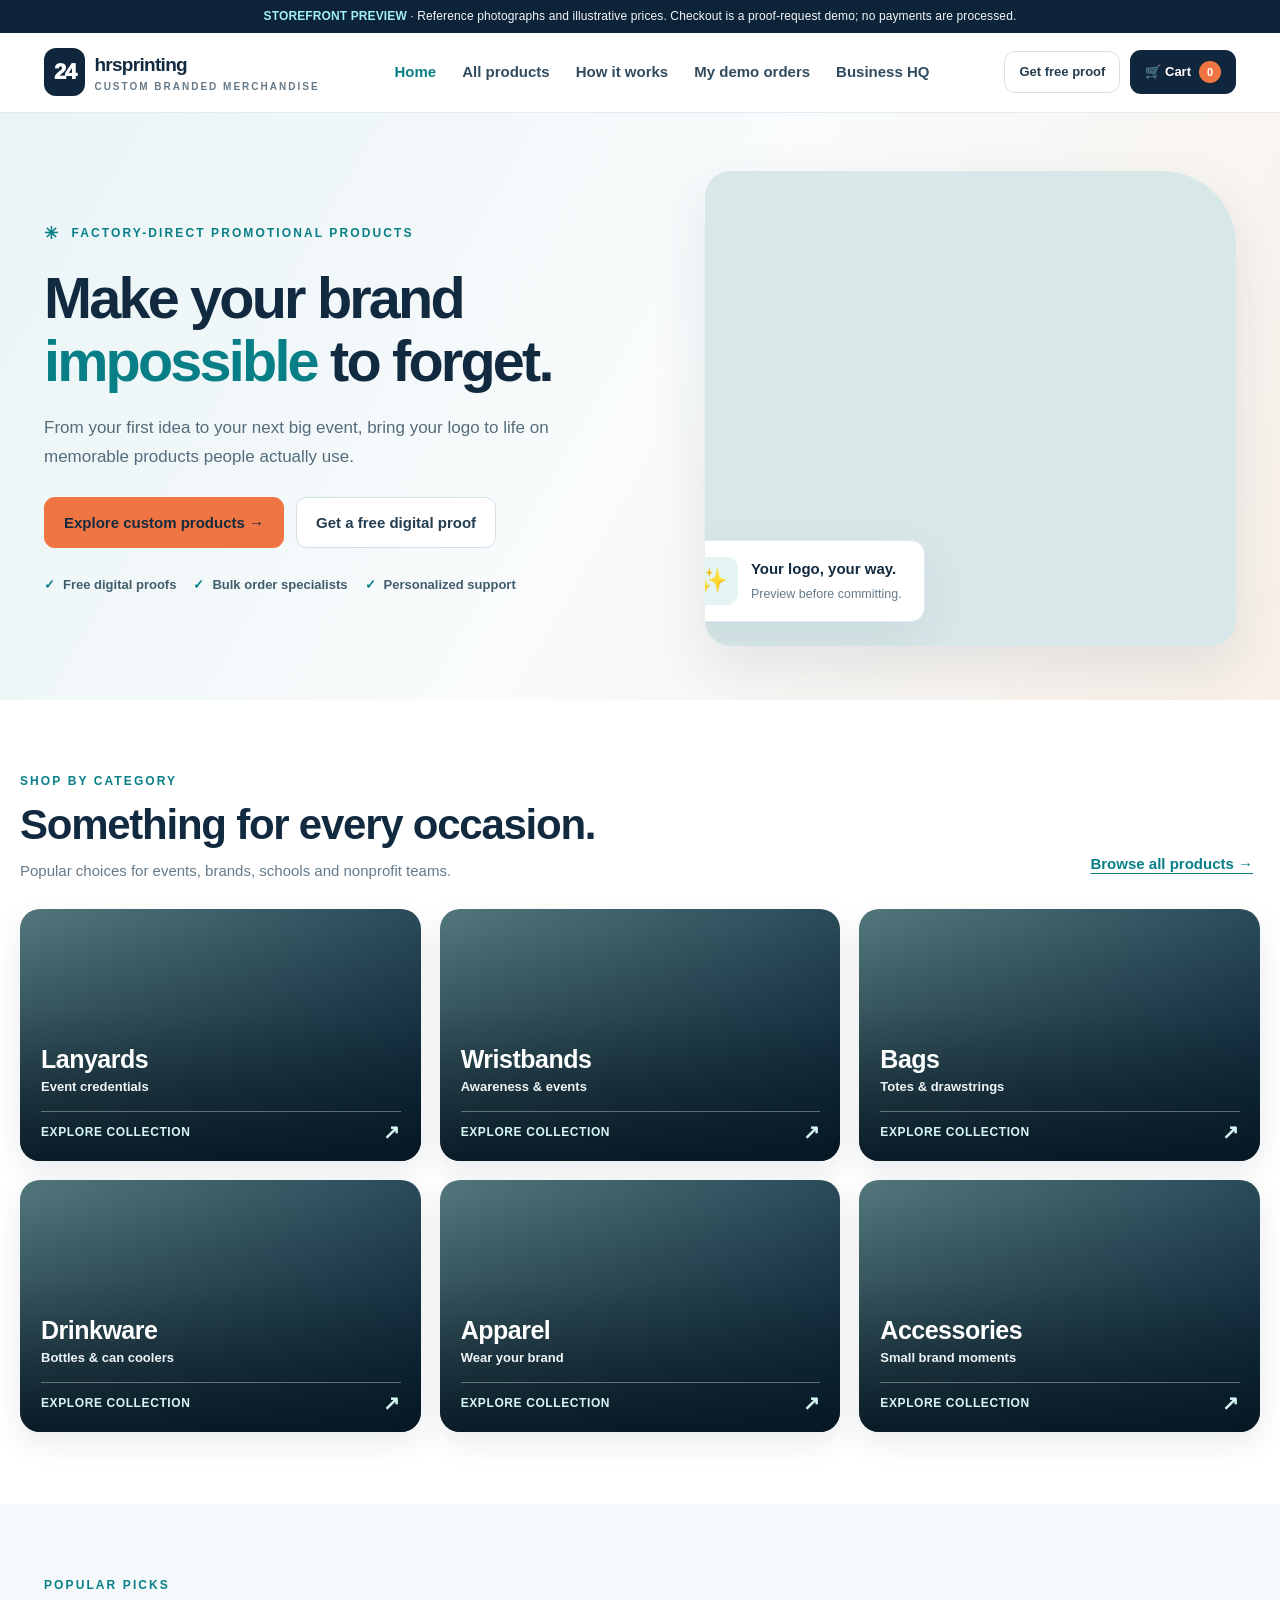
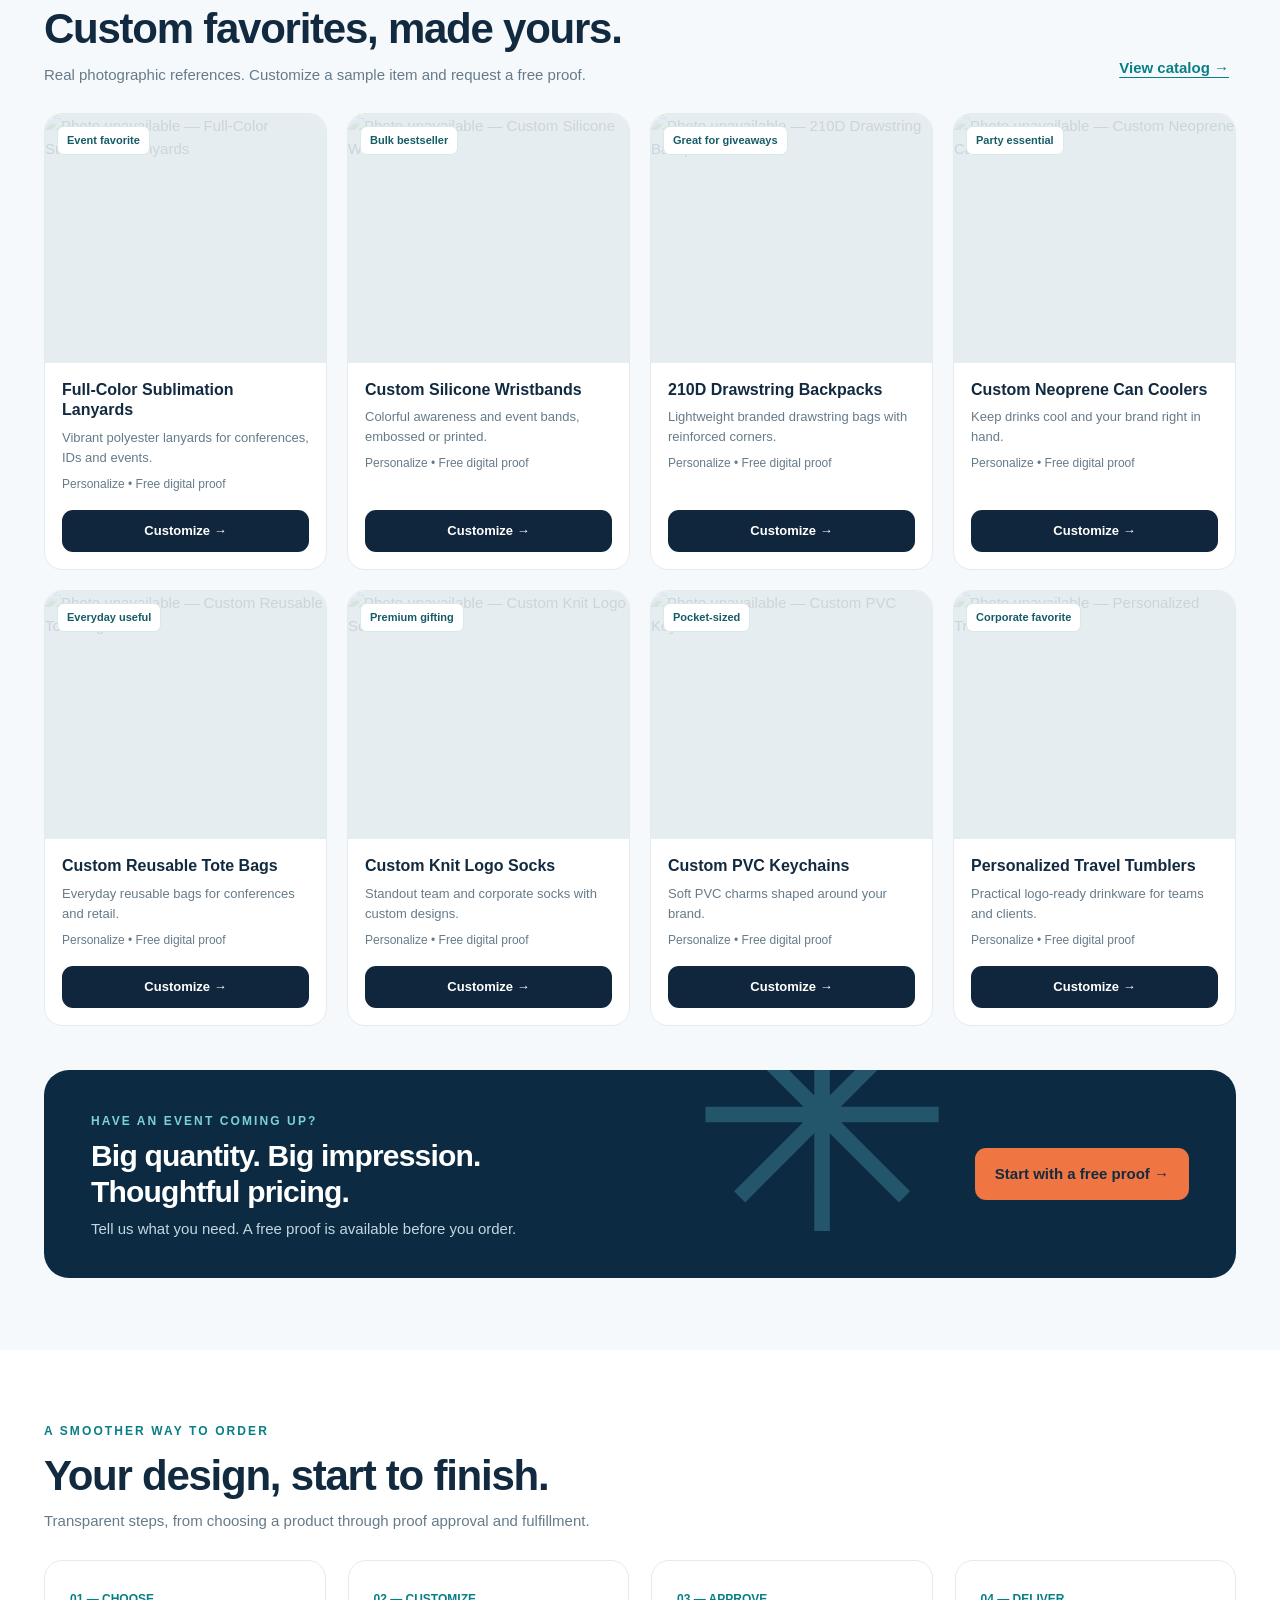
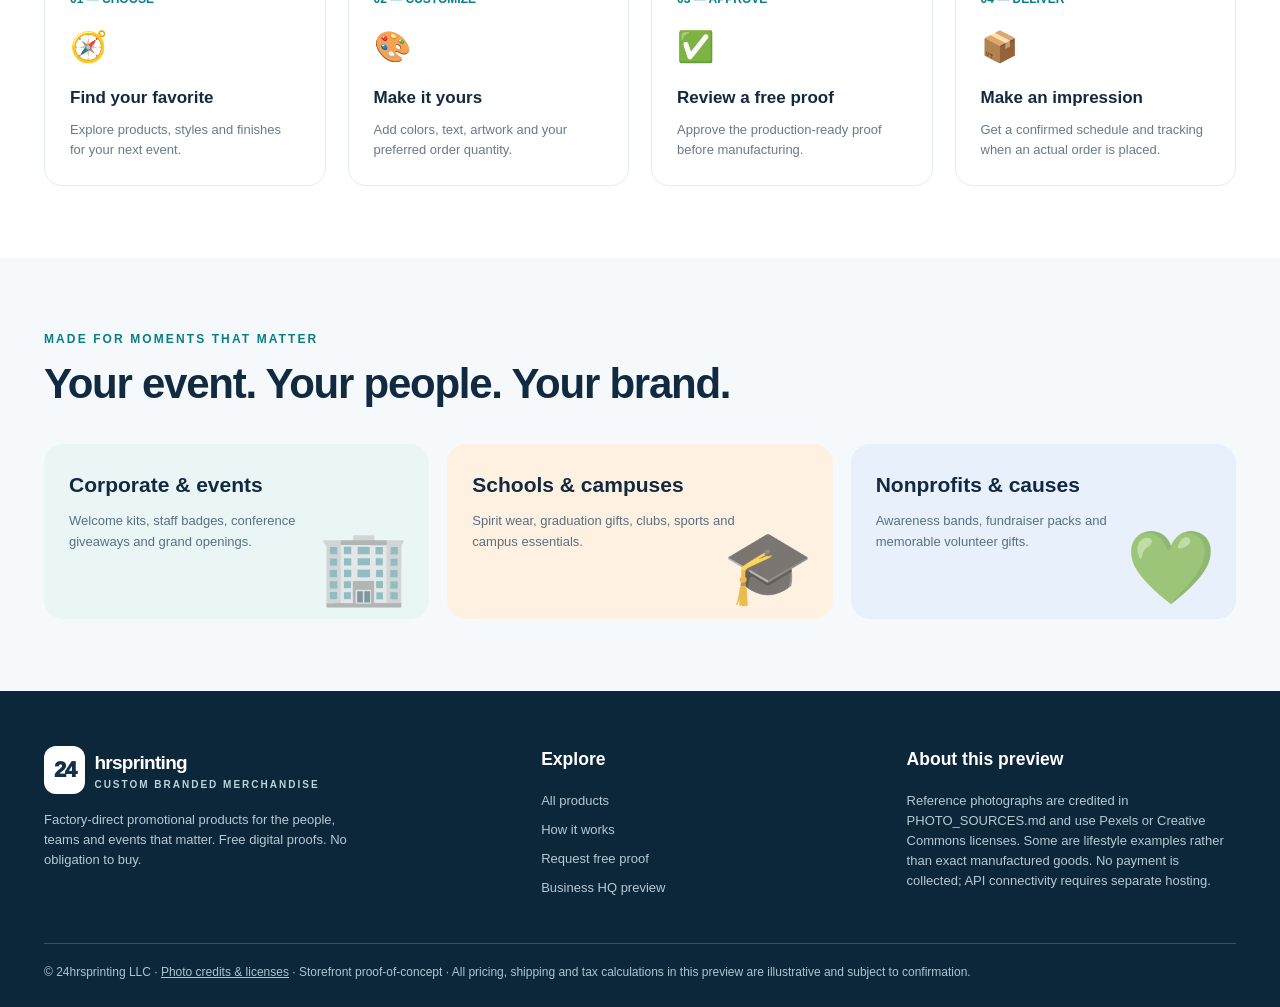
==== commit 48e078cc: "Redesign category cards with cinematic product photography and remove emoji overlays" ====
--- a/index.html
+++ b/index.html
@@ -9,13 +9,36 @@
 @media(max-width:1000px){.links{gap:9px}.header{gap:15px}.hero-grid{gap:30px}.hero-media{height:370px}.products{grid-template-columns:repeat(3,1fr)}.category-grid{grid-template-columns:repeat(2,1fr)}.detail-grid{gap:24px}}@media(max-width:760px){.container{padding:0 17px}.header{min-height:67px;gap:8px}.logo strong{font-size:16px}.header .logo small{display:none}.mark{font-size:18px}.header-actions .quote-head{display:none}.menu{display:inline-flex}.links{display:none;position:absolute;top:67px;left:0;right:0;background:#fff;padding:17px;border-bottom:1px solid var(--line);flex-direction:column;align-items:stretch;gap:4px}.links.open{display:flex}.links button{text-align:left;padding:12px}.hero{padding:39px 0}.hero-grid,.detail-grid,.split,.checkout-grid{grid-template-columns:1fr}.hero-grid{gap:28px}h1{font-size:43px;letter-spacing:-1.6px}.hero-media{height:290px}.floating{left:12px;bottom:12px;padding:10px 13px}.floating .f-icon{width:36px;height:36px}.products{grid-template-columns:repeat(2,1fr);gap:11px}.section{padding:47px 0}.category-grid{grid-template-columns:repeat(2,1fr);gap:11px}.cat{padding:12px;gap:9px}.cat-ico{width:47px;height:47px;font-size:22px}.cat strong{font-size:13px}.cat small{font-size:10px}.sectionhead{align-items:flex-start}.deal{padding:26px;display:block}.deal .btn{margin-top:18px}.steps,.stats{grid-template-columns:repeat(2,1fr)}.audiences{grid-template-columns:1fr}.footgrid{grid-template-columns:1fr;gap:8px}.product-body{padding:11px}.product-body strong{font-size:14px}.product-body .desc{font-size:12px}.product-actions .btn{font-size:12px;padding:10px 6px}.page-head{padding:27px 0}.detail-info h2{font-size:29px}.grid2{grid-template-columns:1fr}}@media(max-width:420px){.products{grid-template-columns:repeat(2,1fr)}.category-grid{grid-template-columns:1fr 1fr}.hero-actions{flex-direction:column}.hero-actions .btn{width:100%}.stats{grid-template-columns:1fr 1fr}.formgrid{grid-template-columns:1fr}.field.full{grid-column:1}.cartrow{grid-template-columns:70px 1fr}.cartrow>div:last-child{grid-column:2}.cartrow img{width:70px;height:70px}}
 
 .api-feedback{border:1px solid #baded8;background:#eaf8f5;color:#135e54;border-radius:10px;padding:12px 14px;margin:12px 0;font-size:13px}.api-feedback.error{border-color:#f0c1bc;color:#943c36;background:#fff4f2}.inline-admin{display:inline-flex;color:#087f86;font-weight:800;text-decoration:underline;text-underline-offset:3px}.photo-note{font-size:11px;color:#526a7c;margin:7px 0}.api-only{display:none}body.api-connected .api-only{display:block}
+
+/* Cinematic photography-led storefront / mobile category redesign */
+.hero{background:linear-gradient(120deg,#e9f4f6 0%,#f9fbfc 50%,#f8f0e8 100%)}
+.hero-media{background:#d8e8e9;box-shadow:0 22px 55px #1835471b;overflow:hidden;border-radius:26px 74px 26px 26px}
+.hero-media:before,.picture:before,.detail-image:before{content:none!important;display:none!important}
+.hero-photo{filter:saturate(1.06) contrast(1.04);object-position:center;border-radius:26px 74px 26px 26px}
+.hero-media .floating{z-index:2}
+.category-grid{display:grid;grid-template-columns:repeat(3,minmax(0,1fr));gap:19px}
+.cat{display:block;position:relative;padding:0;min-height:252px;border:0;border-radius:20px;isolation:isolate;overflow:hidden;text-align:left;background:linear-gradient(135deg,#52777c,#122f43);box-shadow:0 11px 29px #0c2b4218;transform:translateZ(0);transition:transform .22s,box-shadow .22s}
+.cat img{position:absolute;inset:0;width:100%;height:100%;object-fit:cover;object-position:center;z-index:0;filter:saturate(1.11) contrast(1.09);transition:transform .45s ease}
+.cat:after{content:"";position:absolute;inset:0;background:linear-gradient(180deg,rgba(5,21,32,.02) 7%,rgba(5,21,32,.24) 40%,rgba(5,21,32,.91) 100%);z-index:1}
+.cat:hover,.cat:focus-visible{transform:translateY(-3px);box-shadow:0 20px 40px #0c2b422a;outline-color:#03afb3}
+.cat:hover img{transform:scale(1.055)}
+.cat-info{position:absolute;bottom:19px;left:21px;right:20px;z-index:2;display:flex;flex-direction:column;gap:4px}
+.cat-info strong{display:block;font-size:25px;font-weight:900;line-height:1.17;color:#fff;letter-spacing:-.5px}
+.cat-info small{display:block;font-size:13px;font-weight:550;color:#edf4f6;line-height:1.35}
+.cat .cat-cta{display:flex;justify-content:space-between;align-items:center;gap:14px;font-size:12px;font-weight:900;letter-spacing:.05em;text-transform:uppercase;color:#d5f7f4;margin-top:11px;padding-top:10px;border-top:1px solid #ffffff55}
+.cat .cat-cta span{font-size:20px;line-height:1}
+.product .picture img{object-fit:cover}
+.product .picture{background:#e7eff1}
+.detail-image img{object-fit:contain}
+@media(max-width:900px){.category-grid{grid-template-columns:repeat(2,minmax(0,1fr))}.cat{min-height:220px}}
+@media(max-width:520px){.category-grid{grid-template-columns:1fr;gap:14px}.cat{min-height:210px}.cat-info{left:19px;right:19px;bottom:17px}.cat-info strong{font-size:24px}.hero-media{height:310px;border-radius:21px 55px 21px 21px}.hero-photo{border-radius:21px 55px 21px 21px}.floating{max-width:calc(100% - 24px)}}
 </style>
 <script src="config.js"></script>
 </head><body>
 <div class="strip"><b>STOREFRONT PREVIEW</b> · Reference photographs and illustrative prices. Checkout is a proof-request demo; no payments are processed.</div>
 <header class="top"><div class="container header"><a href="#home" class="logo" aria-label="24hrsprinting home"><span class="mark">24</span><span><strong>hrsprinting</strong><small>Custom branded merchandise</small></span></a><nav id="nav" class="links" aria-label="Main navigation"><button data-go="home">Home</button><button data-go="catalog">All products</button><button data-go="how">How it works</button><button data-go="orders">My demo orders</button><button data-go="admin">Business HQ</button></nav><div class="header-actions"><button class="btn small secondary quote-head" data-go="quote">Get free proof</button><button class="btn small dark" data-go="cart" aria-label="View cart">🛒 Cart <span id="cartCount" class="cartbadge">0</span></button><button class="btn small ghost menu" id="menuBtn" aria-label="Toggle menu" aria-expanded="false">☰</button></div></div></header>
 <main>
-<section id="page-home" class="page active"><div class="hero"><div class="container hero-grid"><div><div class="eyebrow"><span>✳</span> FACTORY-DIRECT PROMOTIONAL PRODUCTS</div><h1>Make your brand <em>impossible</em> to forget.</h1><p class="lead">From your first idea to your next big event, bring your logo to life on memorable products people actually use.</p><div class="hero-actions"><button class="btn primary" data-go="catalog">Explore custom products →</button><button class="btn secondary" data-go="quote">Get a free digital proof</button></div><div class="tickline"><span>Free digital proofs</span><span>Bulk order specialists</span><span>Personalized support</span></div></div><div class="hero-media"><img class="hero-photo" src="https://images.pexels.com/photos/8761304/pexels-photo-8761304.jpeg?auto=compress&amp;cs=tinysrgb&amp;w=1400" alt="Actual conference lanyards and badges used at an event" onerror="this.onerror=null;this.style.opacity='0'"><div class="floating"><span class="f-icon">✨</span><span><b>Your logo, your way.</b><small>Preview before committing.</small></span></div></div></div></div><div class="container section"><div class="sectionhead"><div><div class="eyebrow">Shop by category</div><h2>Something for every occasion.</h2><p>Popular choices for events, brands, schools and nonprofit teams.</p></div><button data-go="catalog" class="linkbtn">Browse all products →</button></div><div class="category-grid" id="categories"></div></div><div class="section muted"><div class="container"><div class="sectionhead"><div><div class="eyebrow">Popular picks</div><h2>Custom favorites, made yours.</h2><p>Real photographic references. Customize a sample item and request a free proof.</p></div><button class="linkbtn" data-go="catalog">View catalog →</button></div><div class="products" id="featured"></div><div class="deal"><div><span class="eyebrow">Have an event coming up?</span><h3>Big quantity. Big impression.<br>Thoughtful pricing.</h3><p>Tell us what you need. A free proof is available before you order.</p></div><button class="btn primary" data-go="quote">Start with a free proof →</button></div></div></div><div class="section" id="howSection"><div class="container"><div class="sectionhead"><div><div class="eyebrow">A smoother way to order</div><h2>Your design, start to finish.</h2><p>Transparent steps, from choosing a product through proof approval and fulfillment.</p></div></div><div class="steps"><article class="step"><span class="num">01 — CHOOSE</span><div class="glyph">🧭</div><h3>Find your favorite</h3><p>Explore products, styles and finishes for your next event.</p></article><article class="step"><span class="num">02 — CUSTOMIZE</span><div class="glyph">🎨</div><h3>Make it yours</h3><p>Add colors, text, artwork and your preferred order quantity.</p></article><article class="step"><span class="num">03 — APPROVE</span><div class="glyph">✅</div><h3>Review a free proof</h3><p>Approve the production-ready proof before manufacturing.</p></article><article class="step"><span class="num">04 — DELIVER</span><div class="glyph">📦</div><h3>Make an impression</h3><p>Get a confirmed schedule and tracking when an actual order is placed.</p></article></div></div></div><div class="section muted"><div class="container"><div class="sectionhead"><div><div class="eyebrow">Made for moments that matter</div><h2>Your event. Your people. Your brand.</h2></div></div><div class="audiences"><div class="audience"><b>Corporate & events</b><p>Welcome kits, staff badges, conference giveaways and grand openings.</p><span>🏢</span></div><div class="audience"><b>Schools & campuses</b><p>Spirit wear, graduation gifts, clubs, sports and campus essentials.</p><span>🎓</span></div><div class="audience"><b>Nonprofits & causes</b><p>Awareness bands, fundraiser packs and memorable volunteer gifts.</p><span>💚</span></div></div></div></div></section>
+<section id="page-home" class="page active"><div class="hero"><div class="container hero-grid"><div><div class="eyebrow"><span>✳</span> FACTORY-DIRECT PROMOTIONAL PRODUCTS</div><h1>Make your brand <em>impossible</em> to forget.</h1><p class="lead">From your first idea to your next big event, bring your logo to life on memorable products people actually use.</p><div class="hero-actions"><button class="btn primary" data-go="catalog">Explore custom products →</button><button class="btn secondary" data-go="quote">Get a free digital proof</button></div><div class="tickline"><span>Free digital proofs</span><span>Bulk order specialists</span><span>Personalized support</span></div></div><div class="hero-media"><img class="hero-photo" src="https://images.pexels.com/photos/10757835/pexels-photo-10757835.jpeg?auto=compress&amp;cs=tinysrgb&amp;w=1400" alt="Photograph of a branded promotional gift set with a tumbler and notebook" onerror="this.onerror=null;this.style.opacity='0'"><div class="floating"><span class="f-icon">✨</span><span><b>Your logo, your way.</b><small>Preview before committing.</small></span></div></div></div></div><div class="container section"><div class="sectionhead"><div><div class="eyebrow">Shop by category</div><h2>Something for every occasion.</h2><p>Popular choices for events, brands, schools and nonprofit teams.</p></div><button data-go="catalog" class="linkbtn">Browse all products →</button></div><div class="category-grid" id="categories"></div></div><div class="section muted"><div class="container"><div class="sectionhead"><div><div class="eyebrow">Popular picks</div><h2>Custom favorites, made yours.</h2><p>Real photographic references. Customize a sample item and request a free proof.</p></div><button class="linkbtn" data-go="catalog">View catalog →</button></div><div class="products" id="featured"></div><div class="deal"><div><span class="eyebrow">Have an event coming up?</span><h3>Big quantity. Big impression.<br>Thoughtful pricing.</h3><p>Tell us what you need. A free proof is available before you order.</p></div><button class="btn primary" data-go="quote">Start with a free proof →</button></div></div></div><div class="section" id="howSection"><div class="container"><div class="sectionhead"><div><div class="eyebrow">A smoother way to order</div><h2>Your design, start to finish.</h2><p>Transparent steps, from choosing a product through proof approval and fulfillment.</p></div></div><div class="steps"><article class="step"><span class="num">01 — CHOOSE</span><div class="glyph">🧭</div><h3>Find your favorite</h3><p>Explore products, styles and finishes for your next event.</p></article><article class="step"><span class="num">02 — CUSTOMIZE</span><div class="glyph">🎨</div><h3>Make it yours</h3><p>Add colors, text, artwork and your preferred order quantity.</p></article><article class="step"><span class="num">03 — APPROVE</span><div class="glyph">✅</div><h3>Review a free proof</h3><p>Approve the production-ready proof before manufacturing.</p></article><article class="step"><span class="num">04 — DELIVER</span><div class="glyph">📦</div><h3>Make an impression</h3><p>Get a confirmed schedule and tracking when an actual order is placed.</p></article></div></div></div><div class="section muted"><div class="container"><div class="sectionhead"><div><div class="eyebrow">Made for moments that matter</div><h2>Your event. Your people. Your brand.</h2></div></div><div class="audiences"><div class="audience"><b>Corporate & events</b><p>Welcome kits, staff badges, conference giveaways and grand openings.</p><span>🏢</span></div><div class="audience"><b>Schools & campuses</b><p>Spirit wear, graduation gifts, clubs, sports and campus essentials.</p><span>🎓</span></div><div class="audience"><b>Nonprofits & causes</b><p>Awareness bands, fundraiser packs and memorable volunteer gifts.</p><span>💚</span></div></div></div></div></section>
 <section id="page-catalog" class="page"><div class="page-head"><div class="container"><div class="eyebrow">Find your next favorite</div><h1 class="page-title">All custom products</h1><p>Browse the range of promotional essentials. Real photography from licensed stock/Creative Commons sources; these are visual examples, not guaranteed finished product photos.</p></div></div><div class="container section"><div class="toolbar"><div class="filters" id="filters"></div><input id="search" class="control search" type="search" aria-label="Search products" placeholder="Search lanyards, wristbands, bags..."></div><div class="products" id="catalogGrid"></div><div id="none" class="empty hide">No products match. Try another keyword or category.</div></div></section>
 <section id="page-product" class="page"><div class="container section"><button data-go="catalog" class="back">← Back to all products</button><div id="productDetail"></div></div></section>
 <section id="page-quote" class="page"><div class="page-head"><div class="container"><div class="eyebrow">No obligation to buy</div><h1 class="page-title">Your free proof starts here.</h1><p>When a backend is connected, your details are sent securely for a manual quote review. Otherwise this form is a local demo only.</p></div></div><div class="container section"><div class="split"><form id="quoteForm" class="panel"><div class="formgrid"><div class="field"><label for="qname">Your name *</label><input id="qname" class="control" required autocomplete="name" placeholder="Jane Doe"></div><div class="field"><label for="qemail">Email address *</label><input id="qemail" class="control" type="email" required autocomplete="email" placeholder="name@company.com"></div><div class="field"><label for="qcompany">Company / organization</label><input id="qcompany" class="control" placeholder="Company name"></div><div class="field"><label for="qprod">Interested product</label><select id="qprod" class="control"></select></div><div class="field"><label for="qqty">Approximate quantity *</label><input id="qqty" class="control" type="number" min="1" value="500" required></div><div class="field"><label for="qdate">Event date (optional)</label><input id="qdate" class="control" type="date"></div><div class="field full"><label for="qnotes">Design notes / preferences</label><textarea id="qnotes" class="control" rows="4" placeholder="Tell us about colors, logos, delivery city, and any special requests..."></textarea></div><div class="field full"><label for="qfile">Your logo (optional)</label><input type="file" id="qfile" class="control" accept="image/png,image/jpeg,image/webp,image/svg+xml,.pdf"></div></div><p class="demo-notice" style="margin-top:18px">Artwork files are never uploaded here. With API configured, the contact/product details are submitted as a quote request; otherwise nothing is sent.</p><button type="submit" class="btn primary">Preview request summary →</button><div id="quoteResult" aria-live="polite"></div></form><div><div class="panel"><div class="eyebrow">The 24hrsprinting difference</div><h2 style="font-size:26px;line-height:1.2">See it first.<br>Decide with confidence.</h2><ul class="checklist"><li>We prepare a digital artwork proof for you.</li><li>Confirm colors, placement, dimensions and style.</li><li>Receive verified volume pricing and shipping details.</li><li>Approve the final proof before production.</li><li>No obligation to buy.</li></ul></div></div></div></div></section>
@@ -42,6 +65,14 @@
 {id:'keychains',name:'Custom PVC Keychains',category:'Accessories',emoji:'🔑',description:'Soft PVC charms shaped around your brand.',tag:'Pocket-sized',photo:'https://images.pexels.com/photos/26730920/pexels-photo-26730920.jpeg?auto=compress&cs=tinysrgb&w=1100',source:'https://www.pexels.com/photo/souvenirs-in-a-shop-26730920/',base:1.85,minimum:100,options:['2-inch','3-inch'],finishes:['2D PVC','3D PVC'],colors:['#d94147','#1d8ab7','#293c54','#f9b83c']},
 {id:'tumblers',name:'Personalized Travel Tumblers',category:'Drinkware',emoji:'☕',description:'Practical logo-ready drinkware for teams and clients.',tag:'Corporate favorite',photo:'https://images.pexels.com/photos/19155039/pexels-photo-19155039.jpeg?auto=compress&cs=tinysrgb&w=1100',source:'https://www.pexels.com/photo/steel-travel-mug-on-table-19155039/',base:8.25,minimum:50,options:['12 oz','20 oz'],finishes:['Laser-style mark','Full-color print'],colors:['#26394d','#f3eee7','#d86e60','#417f85']}
 ];
+const categoryPhotos={
+  Lanyards:'https://images.pexels.com/photos/8761297/pexels-photo-8761297.jpeg?auto=compress&cs=tinysrgb&w=900',
+  Wristbands:'https://upload.wikimedia.org/wikipedia/commons/8/88/Custom_Wristbands.jpg',
+  Bags:'https://images.pexels.com/photos/9603488/pexels-photo-9603488.jpeg?auto=compress&cs=tinysrgb&w=900',
+  Drinkware:'https://images.pexels.com/photos/19155039/pexels-photo-19155039.jpeg?auto=compress&cs=tinysrgb&w=900',
+  Apparel:'https://images.pexels.com/photos/15195384/pexels-photo-15195384.jpeg?auto=compress&cs=tinysrgb&w=900',
+  Accessories:'https://images.pexels.com/photos/26730920/pexels-photo-26730920.jpeg?auto=compress&cs=tinysrgb&w=900'
+};
 const byId=id=>products.find(p=>p.id===id);const categories=[['Lanyards','🎟️','Event credentials'],['Wristbands','⭕','Awareness & events'],['Bags','🎒','Totes & drawstrings'],['Drinkware','🥤','Bottles & can coolers'],['Apparel','🧦','Wear your brand'],['Accessories','🔑','Small brand moments']];
 let cart=load('hp_cart',[]);let orders=load('hp_orders',[]);let activeProduct='lanyard',selectedColor='',uploadedName='',uploadedData='',activeFilter='All',activeAdmin='dashboard';
 function load(k,f){try{return JSON.parse(localStorage.getItem(k))??f}catch{return f}}function save(k,v){try{localStorage.setItem(k,JSON.stringify(v))}catch{}}function safe(s){return String(s??'').replace(/[&<>"']/g,x=>({'&':'&amp;','<':'&lt;','>':'&gt;','"':'&quot;',"'":'&#39;'}[x]))}function fmt(n){return new Intl.NumberFormat('en-US',{style:'currency',currency:'USD'}).format(Number(n)||0)}function toast(m){let e=document.getElementById('toast');e.textContent=m;e.classList.add('show');clearTimeout(window.__toast);window.__toast=setTimeout(()=>e.classList.remove('show'),3200)}function price(p,q,finish){const tier=q>=5000?.66:q>=2000?.74:q>=1000?.83:q>=500?.92:1;const upgrade=finish&&/Full-color|Double-side|3D|2-color|Printed|Laser/.test(finish)?1.12:1;return Math.round(p.base*tier*upgrade*q*100)/100}
@@ -49,7 +80,7 @@
 function navigate(name){if(name==='admin'&&API_BASE){location.href="admin.html";return}if(name==='product'){page('product');return}location.hash=name==='home'?'home':name}window.addEventListener('hashchange',()=>route());function route(){const h=location.hash.replace(/^#/,'')||'home';if(h.startsWith('product/')){activeProduct=h.split('/')[1]||'lanyard';renderProduct();page('product')}else page(h)}
 function img(p,attr=''){return `<img loading="lazy" src="${p.photo}" alt="Illustrative real photograph for ${safe(p.name)}" ${attr} onerror="this.onerror=null;this.style.opacity='.12';this.parentNode.style.background='#e6edf1';this.alt='Photo unavailable — ${safe(p.name)}'">`}
 function productCard(p){return `<article class="product"><div class="picture" data-emoji="${p.emoji}">${img(p)}<span class="tag">${safe(p.tag)}</span></div><div class="product-body"><strong>${safe(p.name)}</strong><p class="desc">${safe(p.description)}</p><span class="note">Personalize • Free digital proof</span><div class="product-actions"><button class="btn small dark" data-product="${p.id}">Customize →</button></div></div></article>`}
-function renderHome(){document.getElementById('categories').innerHTML=categories.map(([n,ic,des])=>`<button class="cat" data-category="${safe(n)}"><span class="cat-ico">${ic}</span><span><strong>${safe(n)}</strong><small>${safe(des)}</small></span></button>`).join('');document.getElementById('featured').innerHTML=products.slice(0,8).map(productCard).join('');document.getElementById('qprod').innerHTML=products.map(p=>`<option value="${p.id}">${safe(p.name)}</option>`).join('')}
+function renderHome(){document.getElementById('categories').innerHTML=categories.map(([n,ic,des])=>`<button class="cat" data-category="${safe(n)}" aria-label="View ${safe(n)} products"><img src="${categoryPhotos[n]}" alt="" loading="lazy" decoding="async" onerror="this.onerror=null;this.style.opacity='0'"/><span class="cat-info"><strong>${safe(n)}</strong><small>${safe(des)}</small><span class="cat-cta">Explore collection <span aria-hidden="true">↗</span></span></span></button>`).join('');document.getElementById('featured').innerHTML=products.slice(0,8).map(productCard).join('');document.getElementById('qprod').innerHTML=products.map(p=>`<option value="${p.id}">${safe(p.name)}</option>`).join('')}
 function renderCatalog(){document.getElementById('filters').innerHTML=['All',...categories.map(c=>c[0])].map(c=>`<button class="filter ${activeFilter===c?'active':''}" data-filter="${c}">${c}</button>`).join('');const q=document.getElementById('search').value.trim().toLowerCase();const filtered=products.filter(p=>(activeFilter==='All'||p.category===activeFilter)&&`${p.name} ${p.description} ${p.category}`.toLowerCase().includes(q));document.getElementById('catalogGrid').innerHTML=filtered.map(productCard).join('');document.getElementById('none').classList.toggle('hide',filtered.length>0)}
 function renderProduct(){let p=byId(activeProduct)||products[0];selectedColor=p.colors[0];uploadedName='';uploadedData='';document.getElementById('productDetail').innerHTML=`<div class="detail-grid"><div><div class="detail-image" data-emoji="${p.emoji}">${img(p)}<span class="previewmark">Photographic reference only · not a production proof</span></div><p class="note" style="margin:12px 0">Image source: <a href="${p.source}" target="_blank" rel="noopener noreferrer" style="text-decoration:underline">view reference</a>. Image rights and creator: <a href="PHOTO_SOURCES.md" target="_blank" rel="noopener noreferrer">photo credits</a>. The picture is an illustrative reference, not a finished customer order.</p><div class="panel" style="margin-top:22px"><h3>Your design notes</h3><p>Uploaded artwork and your selected band/bag color are separate inputs. The photograph above is a product reference, not a rendered visualization of your final custom item.</p><div id="artPreview" class="upload">Upload your artwork to preview it here (local browser only).</div></div></div><div class="detail-info"><span class="eyebrow">${safe(p.category)} • Customize</span><h2>${safe(p.name)}</h2><p>${safe(p.description)} Request a free proof to confirm logo placement, colors, technical specifications and production timing.</p><div class="info-row"><span class="pill">✓ Free proof</span><span class="pill">✓ Bulk options</span><span class="pill">✓ Personalized</span></div><div class="formgrid"><div class="field"><label for="qty">Quantity (min ${p.minimum})</label><input class="control" type="number" value="${Math.max(500,p.minimum)}" min="${p.minimum}" step="1" id="qty"></div><div class="field"><label for="size">Size / style</label><select id="size" class="control">${p.options.map(x=>`<option>${safe(x)}</option>`).join('')}</select></div><div class="field full"><label>Choose product color</label><div class="colorrow" id="colors">${p.colors.map((c,i)=>`<button type="button" class="colorchip ${i===0?'selected':''}" style="background:${c}" data-color="${c}" aria-label="Select ${c} color" title="${c}"></button>`).join('')}</div><small>Actual available colors require supplier verification.</small></div><div class="field"><label for="finish">Print / finish</label><select id="finish" class="control">${p.finishes.map(x=>`<option>${safe(x)}</option>`).join('')}</select></div><div class="field"><label for="customText">Text or slogan (optional)</label><input id="customText" class="control" maxlength="80" placeholder="Your event / brand text"></div><div class="field full"><label for="art">Upload logo or artwork</label><div class="upload"><input id="art" type="file" accept="image/png,image/jpeg,image/webp,image/svg+xml,.pdf"><small>PNG, JPG, WEBP, SVG or PDF • max 5 MB • local demo only</small></div></div></div><div class="ordercard"><div class="eyebrow">Illustrative price estimate</div><div id="estimate"></div><p class="demo-notice">Not a verified quote. Shipping, taxes, tooling and delivery schedules are not calculated. Prices shown only demonstrate the configurator.</p><button id="addCart" class="btn primary" style="width:100%">Add custom item to sample cart →</button><button data-go="quote" class="btn secondary" style="width:100%;margin-top:10px">Ask for a free proof instead</button></div></div></div>`;document.getElementById('qty').addEventListener('input',renderEstimate);document.getElementById('finish').addEventListener('change',renderEstimate);document.getElementById('art').addEventListener('change',uploadArt);document.getElementById('addCart').addEventListener('click',addCart);renderEstimate()}
 function renderEstimate(){let p=byId(activeProduct);const q=Math.max(p.minimum,Number(document.getElementById('qty').value)||0),f=document.getElementById('finish').value,unit=price(p,q,f)/q;document.getElementById('estimate').innerHTML=`<div class="pricebig">${fmt(price(p,q,f))} <small style="font-size:12px;color:var(--muted);font-weight:500">demo subtotal</small></div><div class="price-detail"><span>${q.toLocaleString()} items × ${fmt(unit)} each</span><b>Estimated</b></div><div class="price-detail"><span>Free digital proof</span><b>Included</b></div>`}
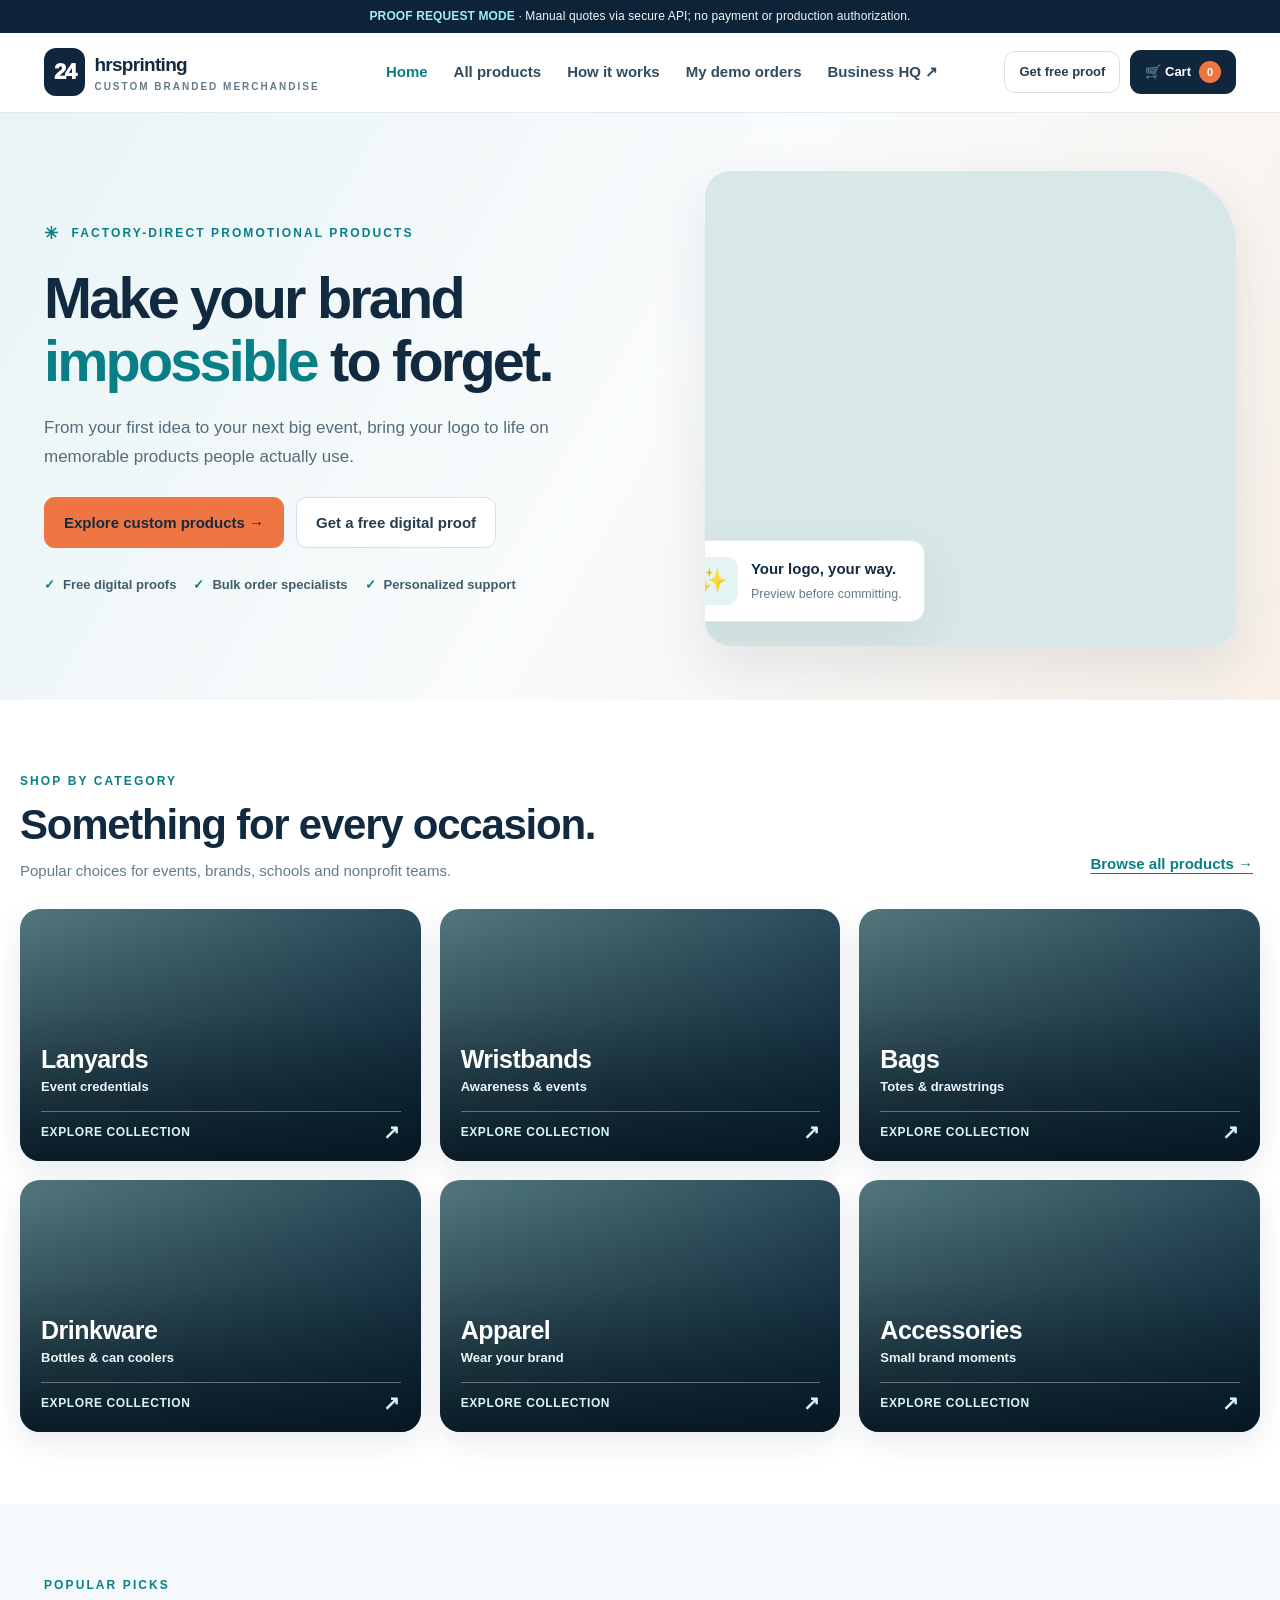
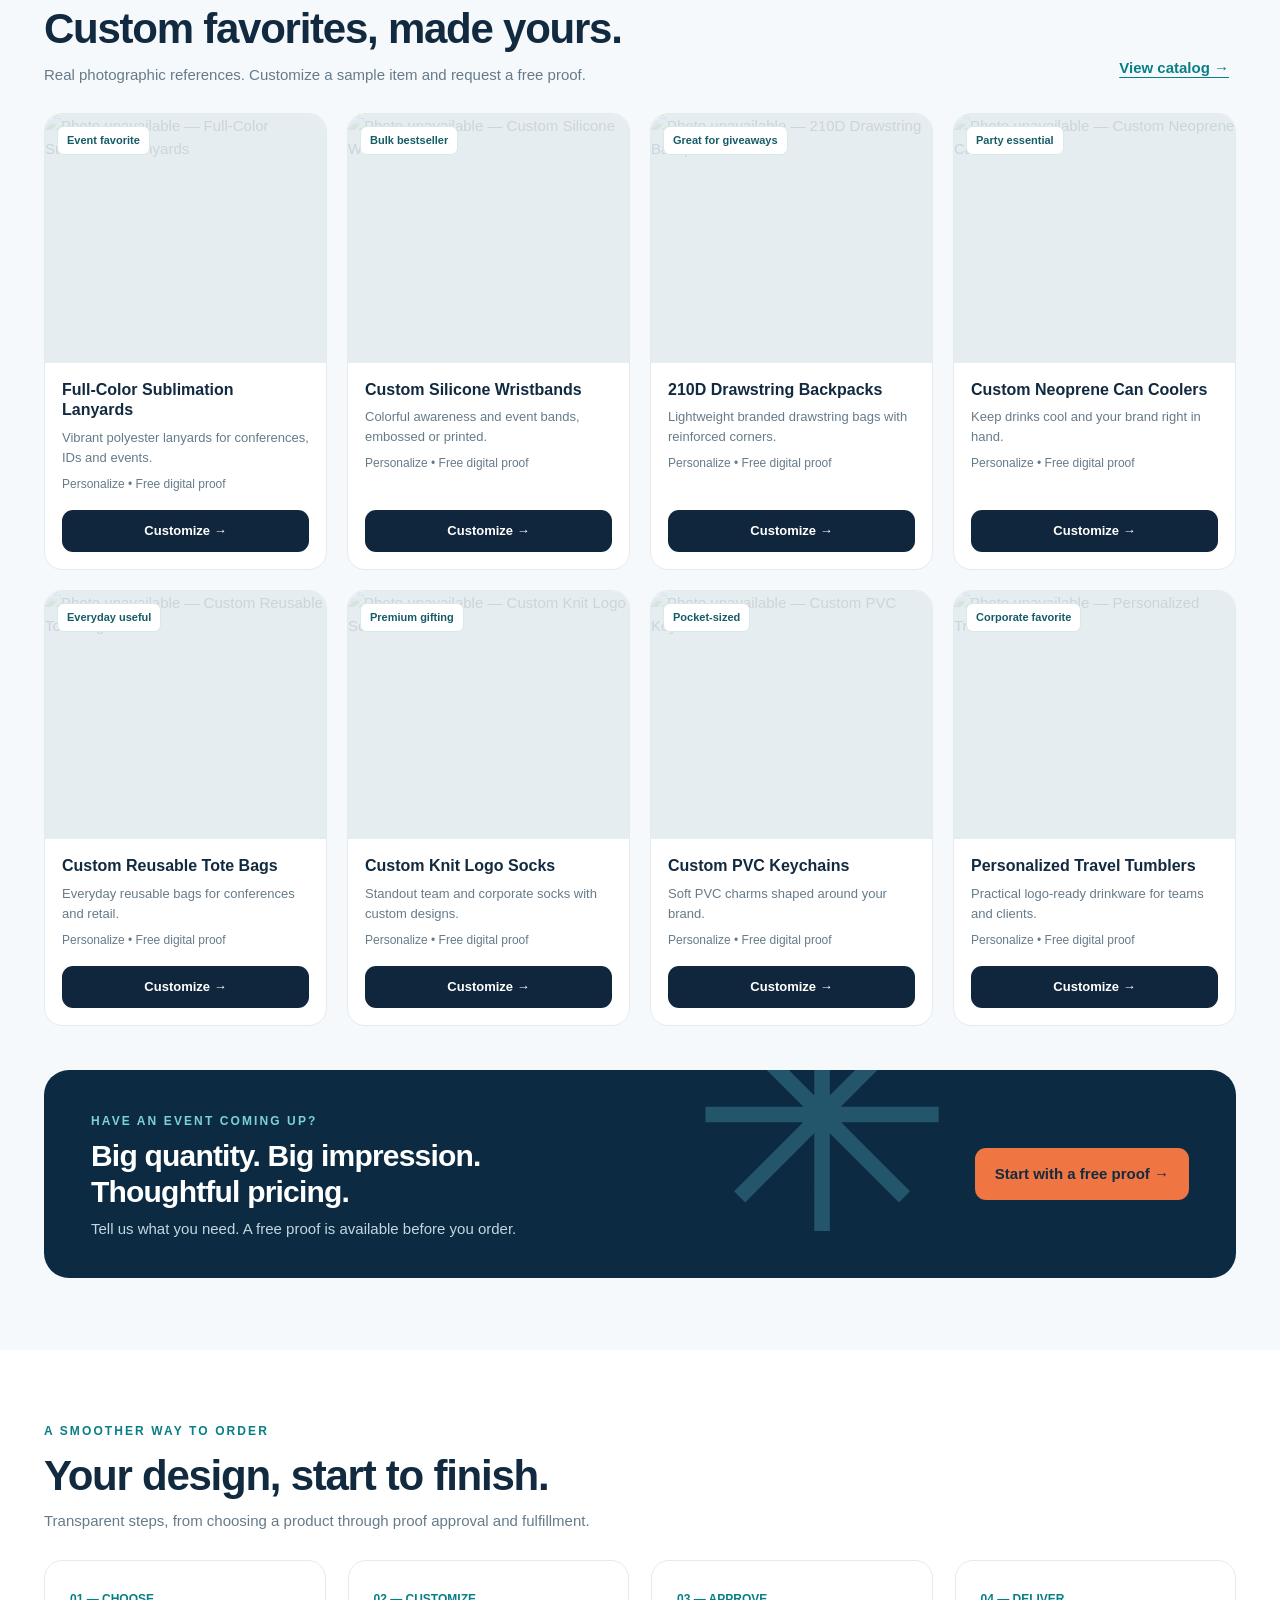
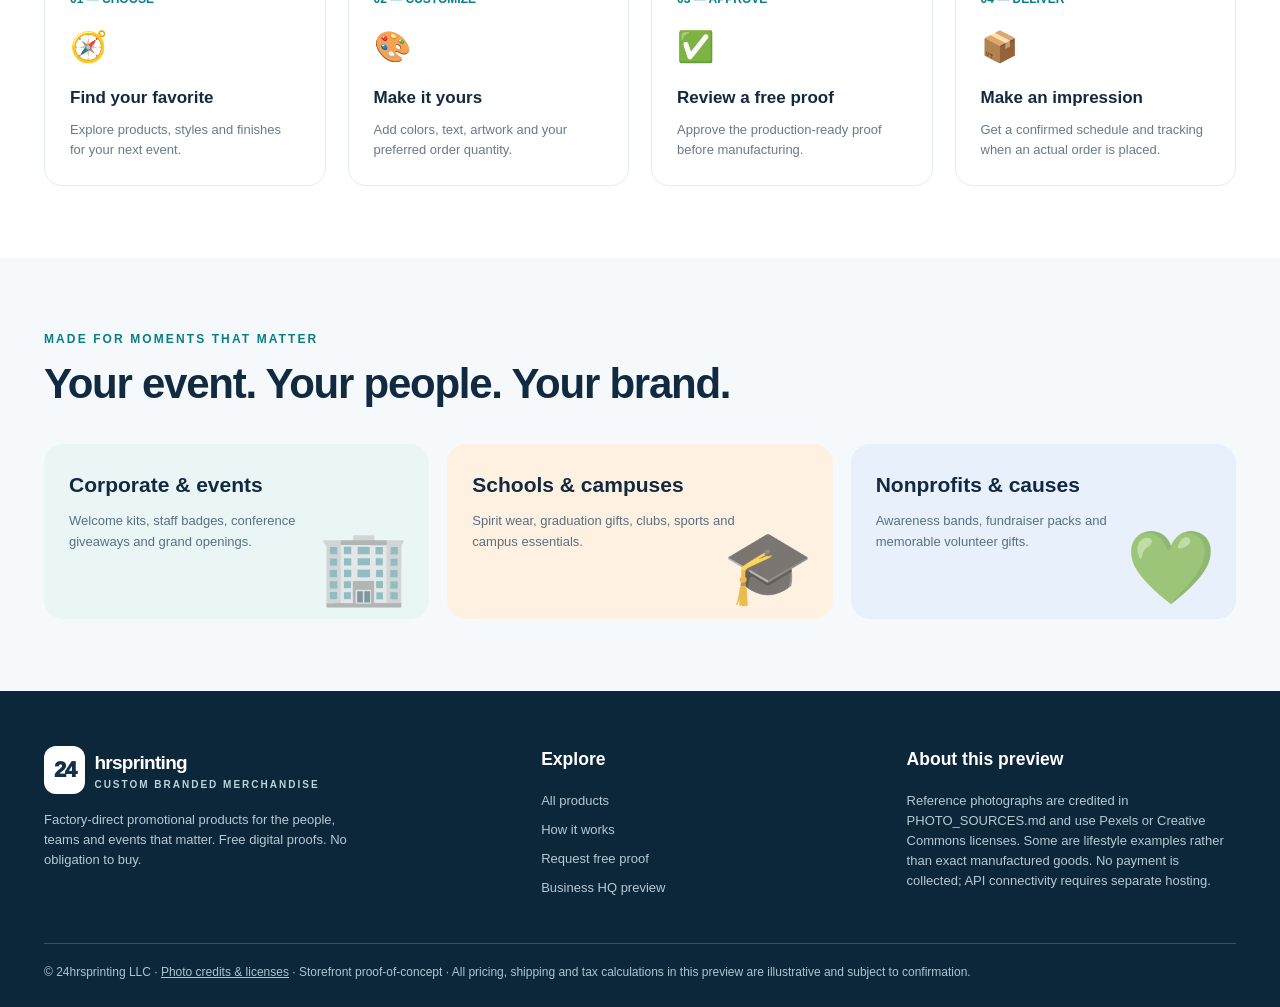
==== commit 1d7b3c2c: "Route Business HQ menu and old admin hash to actual connected admin page" ====
--- a/index.html
+++ b/index.html
@@ -36,7 +36,7 @@
 <script src="config.js"></script>
 </head><body>
 <div class="strip"><b>STOREFRONT PREVIEW</b> · Reference photographs and illustrative prices. Checkout is a proof-request demo; no payments are processed.</div>
-<header class="top"><div class="container header"><a href="#home" class="logo" aria-label="24hrsprinting home"><span class="mark">24</span><span><strong>hrsprinting</strong><small>Custom branded merchandise</small></span></a><nav id="nav" class="links" aria-label="Main navigation"><button data-go="home">Home</button><button data-go="catalog">All products</button><button data-go="how">How it works</button><button data-go="orders">My demo orders</button><button data-go="admin">Business HQ</button></nav><div class="header-actions"><button class="btn small secondary quote-head" data-go="quote">Get free proof</button><button class="btn small dark" data-go="cart" aria-label="View cart">🛒 Cart <span id="cartCount" class="cartbadge">0</span></button><button class="btn small ghost menu" id="menuBtn" aria-label="Toggle menu" aria-expanded="false">☰</button></div></div></header>
+<header class="top"><div class="container header"><a href="#home" class="logo" aria-label="24hrsprinting home"><span class="mark">24</span><span><strong>hrsprinting</strong><small>Custom branded merchandise</small></span></a><nav id="nav" class="links" aria-label="Main navigation"><button data-go="home">Home</button><button data-go="catalog">All products</button><button data-go="how">How it works</button><button data-go="orders">My demo orders</button><button data-go="admin" title="Open secure admin dashboard">Business HQ ↗</button></nav><div class="header-actions"><button class="btn small secondary quote-head" data-go="quote">Get free proof</button><button class="btn small dark" data-go="cart" aria-label="View cart">🛒 Cart <span id="cartCount" class="cartbadge">0</span></button><button class="btn small ghost menu" id="menuBtn" aria-label="Toggle menu" aria-expanded="false">☰</button></div></div></header>
 <main>
 <section id="page-home" class="page active"><div class="hero"><div class="container hero-grid"><div><div class="eyebrow"><span>✳</span> FACTORY-DIRECT PROMOTIONAL PRODUCTS</div><h1>Make your brand <em>impossible</em> to forget.</h1><p class="lead">From your first idea to your next big event, bring your logo to life on memorable products people actually use.</p><div class="hero-actions"><button class="btn primary" data-go="catalog">Explore custom products →</button><button class="btn secondary" data-go="quote">Get a free digital proof</button></div><div class="tickline"><span>Free digital proofs</span><span>Bulk order specialists</span><span>Personalized support</span></div></div><div class="hero-media"><img class="hero-photo" src="https://images.pexels.com/photos/10757835/pexels-photo-10757835.jpeg?auto=compress&amp;cs=tinysrgb&amp;w=1400" alt="Photograph of a branded promotional gift set with a tumbler and notebook" onerror="this.onerror=null;this.style.opacity='0'"><div class="floating"><span class="f-icon">✨</span><span><b>Your logo, your way.</b><small>Preview before committing.</small></span></div></div></div></div><div class="container section"><div class="sectionhead"><div><div class="eyebrow">Shop by category</div><h2>Something for every occasion.</h2><p>Popular choices for events, brands, schools and nonprofit teams.</p></div><button data-go="catalog" class="linkbtn">Browse all products →</button></div><div class="category-grid" id="categories"></div></div><div class="section muted"><div class="container"><div class="sectionhead"><div><div class="eyebrow">Popular picks</div><h2>Custom favorites, made yours.</h2><p>Real photographic references. Customize a sample item and request a free proof.</p></div><button class="linkbtn" data-go="catalog">View catalog →</button></div><div class="products" id="featured"></div><div class="deal"><div><span class="eyebrow">Have an event coming up?</span><h3>Big quantity. Big impression.<br>Thoughtful pricing.</h3><p>Tell us what you need. A free proof is available before you order.</p></div><button class="btn primary" data-go="quote">Start with a free proof →</button></div></div></div><div class="section" id="howSection"><div class="container"><div class="sectionhead"><div><div class="eyebrow">A smoother way to order</div><h2>Your design, start to finish.</h2><p>Transparent steps, from choosing a product through proof approval and fulfillment.</p></div></div><div class="steps"><article class="step"><span class="num">01 — CHOOSE</span><div class="glyph">🧭</div><h3>Find your favorite</h3><p>Explore products, styles and finishes for your next event.</p></article><article class="step"><span class="num">02 — CUSTOMIZE</span><div class="glyph">🎨</div><h3>Make it yours</h3><p>Add colors, text, artwork and your preferred order quantity.</p></article><article class="step"><span class="num">03 — APPROVE</span><div class="glyph">✅</div><h3>Review a free proof</h3><p>Approve the production-ready proof before manufacturing.</p></article><article class="step"><span class="num">04 — DELIVER</span><div class="glyph">📦</div><h3>Make an impression</h3><p>Get a confirmed schedule and tracking when an actual order is placed.</p></article></div></div></div><div class="section muted"><div class="container"><div class="sectionhead"><div><div class="eyebrow">Made for moments that matter</div><h2>Your event. Your people. Your brand.</h2></div></div><div class="audiences"><div class="audience"><b>Corporate & events</b><p>Welcome kits, staff badges, conference giveaways and grand openings.</p><span>🏢</span></div><div class="audience"><b>Schools & campuses</b><p>Spirit wear, graduation gifts, clubs, sports and campus essentials.</p><span>🎓</span></div><div class="audience"><b>Nonprofits & causes</b><p>Awareness bands, fundraiser packs and memorable volunteer gifts.</p><span>💚</span></div></div></div></div></section>
 <section id="page-catalog" class="page"><div class="page-head"><div class="container"><div class="eyebrow">Find your next favorite</div><h1 class="page-title">All custom products</h1><p>Browse the range of promotional essentials. Real photography from licensed stock/Creative Commons sources; these are visual examples, not guaranteed finished product photos.</p></div></div><div class="container section"><div class="toolbar"><div class="filters" id="filters"></div><input id="search" class="control search" type="search" aria-label="Search products" placeholder="Search lanyards, wristbands, bags..."></div><div class="products" id="catalogGrid"></div><div id="none" class="empty hide">No products match. Try another keyword or category.</div></div></section>
@@ -77,7 +77,7 @@
 let cart=load('hp_cart',[]);let orders=load('hp_orders',[]);let activeProduct='lanyard',selectedColor='',uploadedName='',uploadedData='',activeFilter='All',activeAdmin='dashboard';
 function load(k,f){try{return JSON.parse(localStorage.getItem(k))??f}catch{return f}}function save(k,v){try{localStorage.setItem(k,JSON.stringify(v))}catch{}}function safe(s){return String(s??'').replace(/[&<>"']/g,x=>({'&':'&amp;','<':'&lt;','>':'&gt;','"':'&quot;',"'":'&#39;'}[x]))}function fmt(n){return new Intl.NumberFormat('en-US',{style:'currency',currency:'USD'}).format(Number(n)||0)}function toast(m){let e=document.getElementById('toast');e.textContent=m;e.classList.add('show');clearTimeout(window.__toast);window.__toast=setTimeout(()=>e.classList.remove('show'),3200)}function price(p,q,finish){const tier=q>=5000?.66:q>=2000?.74:q>=1000?.83:q>=500?.92:1;const upgrade=finish&&/Full-color|Double-side|3D|2-color|Printed|Laser/.test(finish)?1.12:1;return Math.round(p.base*tier*upgrade*q*100)/100}
 function page(name){let dest=name==='how'?'home':name;if(!document.getElementById('page-'+dest))dest='home';document.querySelectorAll('.page').forEach(x=>x.classList.toggle('active',x.id==='page-'+dest));document.querySelectorAll('.links button').forEach(x=>x.classList.toggle('active',x.dataset.go===dest));document.getElementById('nav').classList.remove('open');document.getElementById('menuBtn').setAttribute('aria-expanded','false');if(dest==='cart')renderCart();if(dest==='orders')renderOrders();if(dest==='checkout')renderCheckout();if(dest==='admin')renderAdmin();if(dest==='catalog')renderCatalog();window.scrollTo({top:0,behavior:'instant'});if(name==='how')setTimeout(()=>document.getElementById('howSection').scrollIntoView({behavior:'smooth'}),80)}
-function navigate(name){if(name==='admin'&&API_BASE){location.href="admin.html";return}if(name==='product'){page('product');return}location.hash=name==='home'?'home':name}window.addEventListener('hashchange',()=>route());function route(){const h=location.hash.replace(/^#/,'')||'home';if(h.startsWith('product/')){activeProduct=h.split('/')[1]||'lanyard';renderProduct();page('product')}else page(h)}
+function navigate(name){if(name==='admin'){location.href='./admin.html';return}if(name==='product'){page('product');return}location.hash=name==='home'?'home':name}window.addEventListener('hashchange',()=>route());function route(){const h=location.hash.replace(/^#/,'')||'home';if(h==='admin'){location.replace('./admin.html');return}if(h.startsWith('product/')){activeProduct=h.split('/')[1]||'lanyard';renderProduct();page('product')}else page(h)}
 function img(p,attr=''){return `<img loading="lazy" src="${p.photo}" alt="Illustrative real photograph for ${safe(p.name)}" ${attr} onerror="this.onerror=null;this.style.opacity='.12';this.parentNode.style.background='#e6edf1';this.alt='Photo unavailable — ${safe(p.name)}'">`}
 function productCard(p){return `<article class="product"><div class="picture" data-emoji="${p.emoji}">${img(p)}<span class="tag">${safe(p.tag)}</span></div><div class="product-body"><strong>${safe(p.name)}</strong><p class="desc">${safe(p.description)}</p><span class="note">Personalize • Free digital proof</span><div class="product-actions"><button class="btn small dark" data-product="${p.id}">Customize →</button></div></div></article>`}
 function renderHome(){document.getElementById('categories').innerHTML=categories.map(([n,ic,des])=>`<button class="cat" data-category="${safe(n)}" aria-label="View ${safe(n)} products"><img src="${categoryPhotos[n]}" alt="" loading="lazy" decoding="async" onerror="this.onerror=null;this.style.opacity='0'"/><span class="cat-info"><strong>${safe(n)}</strong><small>${safe(des)}</small><span class="cat-cta">Explore collection <span aria-hidden="true">↗</span></span></span></button>`).join('');document.getElementById('featured').innerHTML=products.slice(0,8).map(productCard).join('');document.getElementById('qprod').innerHTML=products.map(p=>`<option value="${p.id}">${safe(p.name)}</option>`).join('')}
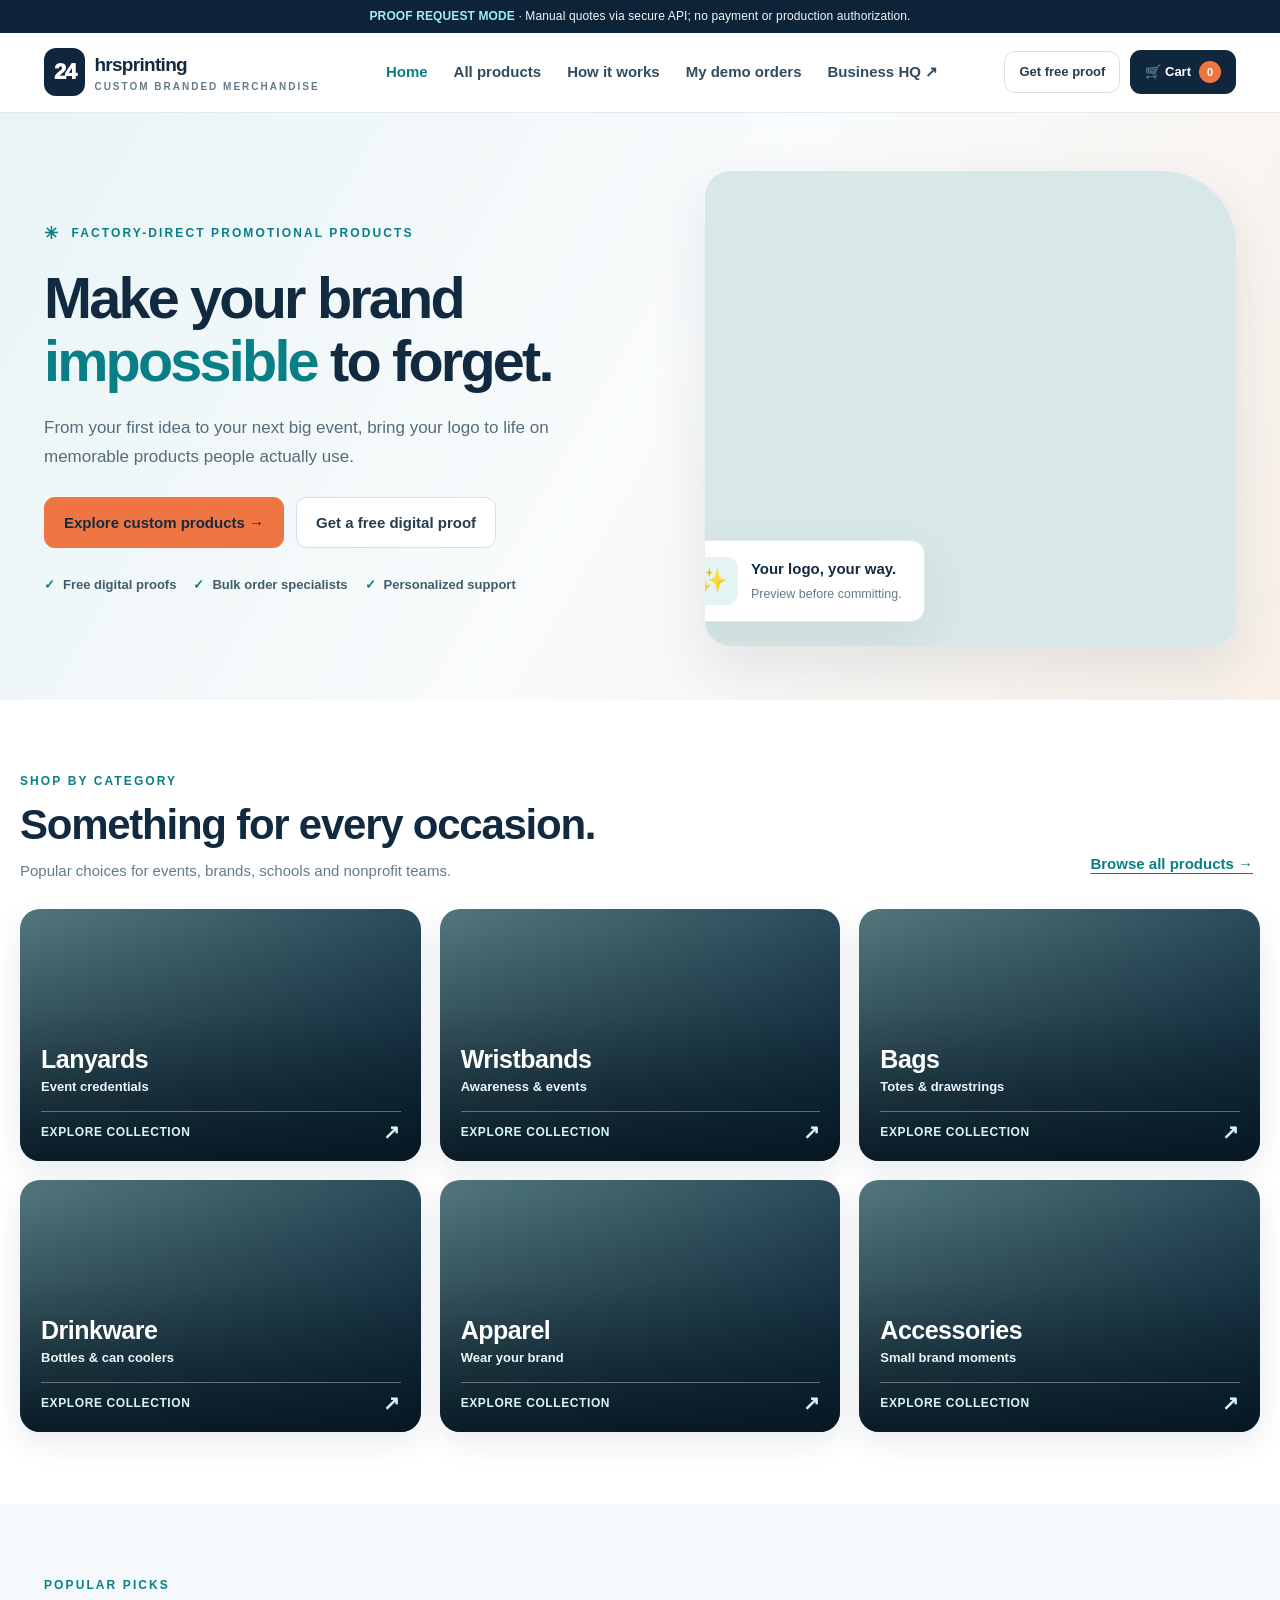
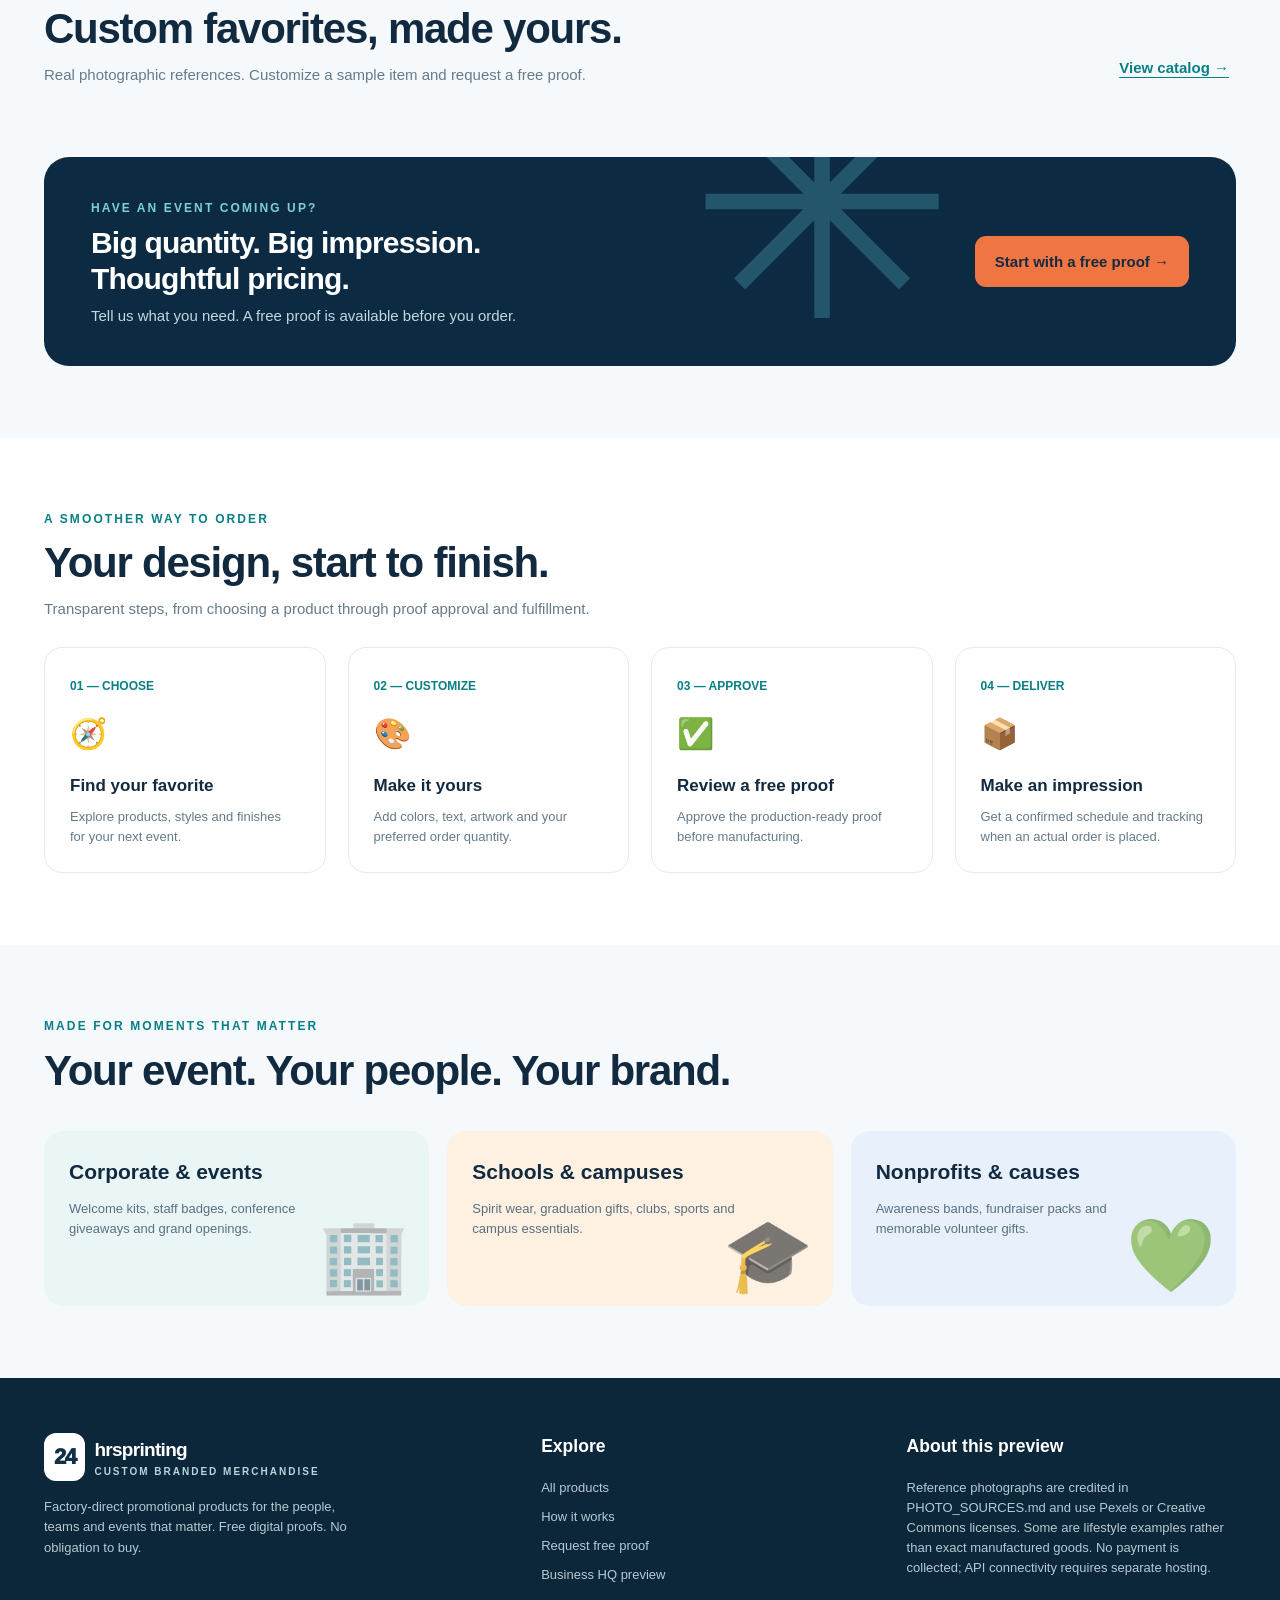
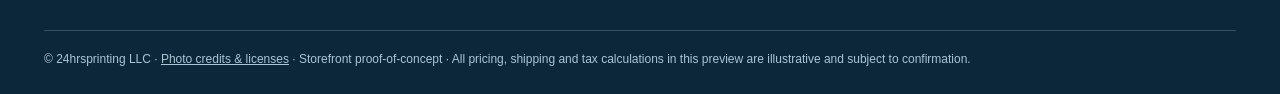
==== commit 29f975f9: "Render live product visibility, image galleries and site feature flags from Supabase with fail-close" ====
--- a/index.html
+++ b/index.html
@@ -74,22 +74,23 @@
   Accessories:'https://images.pexels.com/photos/26730920/pexels-photo-26730920.jpeg?auto=compress&cs=tinysrgb&w=900'
 };
 const byId=id=>products.find(p=>p.id===id);const categories=[['Lanyards','🎟️','Event credentials'],['Wristbands','⭕','Awareness & events'],['Bags','🎒','Totes & drawstrings'],['Drinkware','🥤','Bottles & can coolers'],['Apparel','🧦','Wear your brand'],['Accessories','🔑','Small brand moments']];
+let storefrontFlags={};let catalogLoaded=false;const isEnabled=key=>storefrontFlags[key]!==false;
 let cart=load('hp_cart',[]);let orders=load('hp_orders',[]);let activeProduct='lanyard',selectedColor='',uploadedName='',uploadedData='',activeFilter='All',activeAdmin='dashboard';
 function load(k,f){try{return JSON.parse(localStorage.getItem(k))??f}catch{return f}}function save(k,v){try{localStorage.setItem(k,JSON.stringify(v))}catch{}}function safe(s){return String(s??'').replace(/[&<>"']/g,x=>({'&':'&amp;','<':'&lt;','>':'&gt;','"':'&quot;',"'":'&#39;'}[x]))}function fmt(n){return new Intl.NumberFormat('en-US',{style:'currency',currency:'USD'}).format(Number(n)||0)}function toast(m){let e=document.getElementById('toast');e.textContent=m;e.classList.add('show');clearTimeout(window.__toast);window.__toast=setTimeout(()=>e.classList.remove('show'),3200)}function price(p,q,finish){const tier=q>=5000?.66:q>=2000?.74:q>=1000?.83:q>=500?.92:1;const upgrade=finish&&/Full-color|Double-side|3D|2-color|Printed|Laser/.test(finish)?1.12:1;return Math.round(p.base*tier*upgrade*q*100)/100}
-function page(name){let dest=name==='how'?'home':name;if(!document.getElementById('page-'+dest))dest='home';document.querySelectorAll('.page').forEach(x=>x.classList.toggle('active',x.id==='page-'+dest));document.querySelectorAll('.links button').forEach(x=>x.classList.toggle('active',x.dataset.go===dest));document.getElementById('nav').classList.remove('open');document.getElementById('menuBtn').setAttribute('aria-expanded','false');if(dest==='cart')renderCart();if(dest==='orders')renderOrders();if(dest==='checkout')renderCheckout();if(dest==='admin')renderAdmin();if(dest==='catalog')renderCatalog();window.scrollTo({top:0,behavior:'instant'});if(name==='how')setTimeout(()=>document.getElementById('howSection').scrollIntoView({behavior:'smooth'}),80)}
-function navigate(name){if(name==='admin'){location.href='./admin.html';return}if(name==='product'){page('product');return}location.hash=name==='home'?'home':name}window.addEventListener('hashchange',()=>route());function route(){const h=location.hash.replace(/^#/,'')||'home';if(h==='admin'){location.replace('./admin.html');return}if(h.startsWith('product/')){activeProduct=h.split('/')[1]||'lanyard';renderProduct();page('product')}else page(h)}
-function img(p,attr=''){return `<img loading="lazy" src="${p.photo}" alt="Illustrative real photograph for ${safe(p.name)}" ${attr} onerror="this.onerror=null;this.style.opacity='.12';this.parentNode.style.background='#e6edf1';this.alt='Photo unavailable — ${safe(p.name)}'">`}
+function page(name){let dest=name==='how'?'home':name;if((['catalog','product'].includes(dest)&&(!isEnabled('storefront_enabled')||!isEnabled('catalog_enabled')))||(dest==='quote'&&!isEnabled('quotes_enabled'))||(dest==='cart'&&!isEnabled('cart_enabled'))||(dest==='checkout'&&!isEnabled('proof_requests_enabled')))dest='home';if(!document.getElementById('page-'+dest))dest='home';document.querySelectorAll('.page').forEach(x=>x.classList.toggle('active',x.id==='page-'+dest));document.querySelectorAll('.links button').forEach(x=>x.classList.toggle('active',x.dataset.go===dest));document.getElementById('nav').classList.remove('open');document.getElementById('menuBtn').setAttribute('aria-expanded','false');if(dest==='cart')renderCart();if(dest==='orders')renderOrders();if(dest==='checkout')renderCheckout();if(dest==='admin')renderAdmin();if(dest==='catalog')renderCatalog();window.scrollTo({top:0,behavior:'instant'});if(name==='how')setTimeout(()=>document.getElementById('howSection').scrollIntoView({behavior:'smooth'}),80)}
+function navigate(name){if(name==='admin'){location.href='./admin.html';return}if(name==='product'){page('product');return}location.hash=name==='home'?'home':name}window.addEventListener('hashchange',()=>route());function route(){const h=location.hash.replace(/^#/,'')||'home';if(h==='admin'){location.replace('./admin.html');return}if(h.startsWith('product/')){activeProduct=h.split('/')[1]||'lanyard';if(catalogLoaded&&!byId(activeProduct)){page('catalog');return}renderProduct();page('product')}else page(h)}
+function img(p,attr=''){return p.photo?`<img loading="lazy" src="${safe(p.photo)}" alt="Product photo of ${safe(p.name)}" ${attr} onerror="this.onerror=null;this.style.opacity='.12';this.parentNode.style.background='#e6edf1';this.alt='Photo unavailable — ${safe(p.name)}'">`:`<div class="photo-missing" role="img" aria-label="Product photo pending" style="display:flex;align-items:center;justify-content:center;height:100%;min-height:180px;background:#ecf3f6;color:#496b7a">Photo coming soon</div>`}
 function productCard(p){return `<article class="product"><div class="picture" data-emoji="${p.emoji}">${img(p)}<span class="tag">${safe(p.tag)}</span></div><div class="product-body"><strong>${safe(p.name)}</strong><p class="desc">${safe(p.description)}</p><span class="note">Personalize • Free digital proof</span><div class="product-actions"><button class="btn small dark" data-product="${p.id}">Customize →</button></div></div></article>`}
-function renderHome(){document.getElementById('categories').innerHTML=categories.map(([n,ic,des])=>`<button class="cat" data-category="${safe(n)}" aria-label="View ${safe(n)} products"><img src="${categoryPhotos[n]}" alt="" loading="lazy" decoding="async" onerror="this.onerror=null;this.style.opacity='0'"/><span class="cat-info"><strong>${safe(n)}</strong><small>${safe(des)}</small><span class="cat-cta">Explore collection <span aria-hidden="true">↗</span></span></span></button>`).join('');document.getElementById('featured').innerHTML=products.slice(0,8).map(productCard).join('');document.getElementById('qprod').innerHTML=products.map(p=>`<option value="${p.id}">${safe(p.name)}</option>`).join('')}
+function renderHome(){document.getElementById('categories').innerHTML=categories.map(([n,ic,des])=>`<button class="cat" data-category="${safe(n)}" aria-label="View ${safe(n)} products"><img src="${categoryPhotos[n]}" alt="" loading="lazy" decoding="async" onerror="this.onerror=null;this.style.opacity='0'"/><span class="cat-info"><strong>${safe(n)}</strong><small>${safe(des)}</small><span class="cat-cta">Explore collection <span aria-hidden="true">↗</span></span></span></button>`).join('');document.getElementById('featured').innerHTML=products.filter(p=>p.featured!==false).slice(0,8).map(productCard).join('');document.getElementById('qprod').innerHTML=products.map(p=>`<option value="${p.id}">${safe(p.name)}</option>`).join('')}
 function renderCatalog(){document.getElementById('filters').innerHTML=['All',...categories.map(c=>c[0])].map(c=>`<button class="filter ${activeFilter===c?'active':''}" data-filter="${c}">${c}</button>`).join('');const q=document.getElementById('search').value.trim().toLowerCase();const filtered=products.filter(p=>(activeFilter==='All'||p.category===activeFilter)&&`${p.name} ${p.description} ${p.category}`.toLowerCase().includes(q));document.getElementById('catalogGrid').innerHTML=filtered.map(productCard).join('');document.getElementById('none').classList.toggle('hide',filtered.length>0)}
-function renderProduct(){let p=byId(activeProduct)||products[0];selectedColor=p.colors[0];uploadedName='';uploadedData='';document.getElementById('productDetail').innerHTML=`<div class="detail-grid"><div><div class="detail-image" data-emoji="${p.emoji}">${img(p)}<span class="previewmark">Photographic reference only · not a production proof</span></div><p class="note" style="margin:12px 0">Image source: <a href="${p.source}" target="_blank" rel="noopener noreferrer" style="text-decoration:underline">view reference</a>. Image rights and creator: <a href="PHOTO_SOURCES.md" target="_blank" rel="noopener noreferrer">photo credits</a>. The picture is an illustrative reference, not a finished customer order.</p><div class="panel" style="margin-top:22px"><h3>Your design notes</h3><p>Uploaded artwork and your selected band/bag color are separate inputs. The photograph above is a product reference, not a rendered visualization of your final custom item.</p><div id="artPreview" class="upload">Upload your artwork to preview it here (local browser only).</div></div></div><div class="detail-info"><span class="eyebrow">${safe(p.category)} • Customize</span><h2>${safe(p.name)}</h2><p>${safe(p.description)} Request a free proof to confirm logo placement, colors, technical specifications and production timing.</p><div class="info-row"><span class="pill">✓ Free proof</span><span class="pill">✓ Bulk options</span><span class="pill">✓ Personalized</span></div><div class="formgrid"><div class="field"><label for="qty">Quantity (min ${p.minimum})</label><input class="control" type="number" value="${Math.max(500,p.minimum)}" min="${p.minimum}" step="1" id="qty"></div><div class="field"><label for="size">Size / style</label><select id="size" class="control">${p.options.map(x=>`<option>${safe(x)}</option>`).join('')}</select></div><div class="field full"><label>Choose product color</label><div class="colorrow" id="colors">${p.colors.map((c,i)=>`<button type="button" class="colorchip ${i===0?'selected':''}" style="background:${c}" data-color="${c}" aria-label="Select ${c} color" title="${c}"></button>`).join('')}</div><small>Actual available colors require supplier verification.</small></div><div class="field"><label for="finish">Print / finish</label><select id="finish" class="control">${p.finishes.map(x=>`<option>${safe(x)}</option>`).join('')}</select></div><div class="field"><label for="customText">Text or slogan (optional)</label><input id="customText" class="control" maxlength="80" placeholder="Your event / brand text"></div><div class="field full"><label for="art">Upload logo or artwork</label><div class="upload"><input id="art" type="file" accept="image/png,image/jpeg,image/webp,image/svg+xml,.pdf"><small>PNG, JPG, WEBP, SVG or PDF • max 5 MB • local demo only</small></div></div></div><div class="ordercard"><div class="eyebrow">Illustrative price estimate</div><div id="estimate"></div><p class="demo-notice">Not a verified quote. Shipping, taxes, tooling and delivery schedules are not calculated. Prices shown only demonstrate the configurator.</p><button id="addCart" class="btn primary" style="width:100%">Add custom item to sample cart →</button><button data-go="quote" class="btn secondary" style="width:100%;margin-top:10px">Ask for a free proof instead</button></div></div></div>`;document.getElementById('qty').addEventListener('input',renderEstimate);document.getElementById('finish').addEventListener('change',renderEstimate);document.getElementById('art').addEventListener('change',uploadArt);document.getElementById('addCart').addEventListener('click',addCart);renderEstimate()}
+function renderProduct(){let p=byId(activeProduct)||products[0];selectedColor=(p.colors||[])[0]||'#0b2340';uploadedName='';uploadedData='';document.getElementById('productDetail').innerHTML=`<div class="detail-grid"><div><div class="detail-image" data-emoji="${p.emoji}">${img(p)}<span class="previewmark">Photographic reference only · not a production proof</span></div><p class="note" style="margin:12px 0">Image source: <a href="${p.source}" target="_blank" rel="noopener noreferrer" style="text-decoration:underline">view reference</a>. Image rights and creator: <a href="PHOTO_SOURCES.md" target="_blank" rel="noopener noreferrer">photo credits</a>. The picture is an illustrative reference, not a finished customer order.</p><div class="panel" style="margin-top:22px"><h3>Your design notes</h3><p>Uploaded artwork and your selected band/bag color are separate inputs. The photograph above is a product reference, not a rendered visualization of your final custom item.</p><div id="artPreview" class="upload">Upload your artwork to preview it here (local browser only).</div></div></div><div class="detail-info"><span class="eyebrow">${safe(p.category)} • Customize</span><h2>${safe(p.name)}</h2><p>${safe(p.description)} Request a free proof to confirm logo placement, colors, technical specifications and production timing.</p><div class="info-row"><span class="pill">✓ Free proof</span><span class="pill">✓ Bulk options</span><span class="pill">✓ Personalized</span></div><div class="formgrid"><div class="field"><label for="qty">Quantity (min ${p.minimum})</label><input class="control" type="number" value="${Math.max(500,p.minimum)}" min="${p.minimum}" step="1" id="qty"></div><div class="field"><label for="size">Size / style</label><select id="size" class="control">${(p.options||['Standard']).map(x=>`<option>${safe(x)}</option>`).join('')}</select></div><div class="field full"><label>Choose product color</label><div class="colorrow" id="colors">${(p.colors||['#1f5264']).map((c,i)=>`<button type="button" class="colorchip ${i===0?'selected':''}" style="background:${c}" data-color="${c}" aria-label="Select ${c} color" title="${c}"></button>`).join('')}</div><small>Actual available colors require supplier verification.</small></div><div class="field"><label for="finish">Print / finish</label><select id="finish" class="control">${(p.finishes||['Standard']).map(x=>`<option>${safe(x)}</option>`).join('')}</select></div><div class="field"><label for="customText">Text or slogan (optional)</label><input id="customText" class="control" maxlength="80" placeholder="Your event / brand text"></div><div class="field full"><label for="art">Upload logo or artwork</label><div class="upload"><input id="art" type="file" accept="image/png,image/jpeg,image/webp,image/svg+xml,.pdf"><small>PNG, JPG, WEBP, SVG or PDF • max 5 MB • local demo only</small></div></div></div><div class="ordercard"><div class="eyebrow">Illustrative price estimate</div><div id="estimate"></div><p class="demo-notice">Not a verified quote. Shipping, taxes, tooling and delivery schedules are not calculated. Prices shown only demonstrate the configurator.</p><button id="addCart" class="btn primary" style="width:100%">Add custom item to sample cart →</button><button data-go="quote" class="btn secondary" style="width:100%;margin-top:10px">Ask for a free proof instead</button></div></div></div>`;document.getElementById('qty').addEventListener('input',renderEstimate);document.getElementById('finish').addEventListener('change',renderEstimate);document.getElementById('art').addEventListener('change',uploadArt);document.getElementById('addCart').addEventListener('click',addCart);renderEstimate()}
 function renderEstimate(){let p=byId(activeProduct);const q=Math.max(p.minimum,Number(document.getElementById('qty').value)||0),f=document.getElementById('finish').value,unit=price(p,q,f)/q;document.getElementById('estimate').innerHTML=`<div class="pricebig">${fmt(price(p,q,f))} <small style="font-size:12px;color:var(--muted);font-weight:500">demo subtotal</small></div><div class="price-detail"><span>${q.toLocaleString()} items × ${fmt(unit)} each</span><b>Estimated</b></div><div class="price-detail"><span>Free digital proof</span><b>Included</b></div>`}
 function uploadArt(e){const file=e.target.files?.[0];uploadedName='';uploadedData='';const el=document.getElementById('artPreview');if(!file){el.textContent='Upload your artwork to preview it here';return}if(file.size>5*1024*1024){e.target.value='';toast('Please use a file under 5 MB');return}if(!['image/png','image/jpeg','image/webp','image/svg+xml','application/pdf'].includes(file.type)){e.target.value='';toast('Please select a supported image or PDF');return}uploadedName=file.name;el.textContent='';let tag=document.createElement('div');tag.className='artworktag';tag.textContent='✓ '+uploadedName+' · browser preview only';el.appendChild(tag);if(file.type.startsWith('image/')){let reader=new FileReader();reader.onload=()=>{uploadedData=String(reader.result||'');let i=document.createElement('img');i.src=uploadedData;i.className='logo-preview';i.alt='Your uploaded artwork preview';el.appendChild(i)};reader.readAsDataURL(file)}}
 function addCart(){let p=byId(activeProduct),qty=Number(document.getElementById('qty').value);if(!Number.isInteger(qty)||qty<p.minimum||qty>200000){toast(`Choose a whole-number quantity from ${p.minimum} to 200,000`);return}const finish=document.getElementById('finish').value;cart.push({key:Date.now().toString(36)+'-'+Math.random().toString(36).slice(2,6),id:p.id,qty,size:document.getElementById('size').value,finish,color:selectedColor,text:document.getElementById('customText').value.slice(0,80),artworkName:uploadedName,subtotal:price(p,qty,finish)});save('hp_cart',cart);refreshCart();toast(`${p.name} added to sample cart`);navigate('cart')}
 function refreshCart(){document.getElementById('cartCount').textContent=cart.length}
 function cartTotal(){return cart.reduce((s,x)=>s+(Number(x.subtotal)||0),0)}
 function renderCart(){const el=document.getElementById('cartView');if(!cart.length){el.innerHTML=`<div class="empty"><div class="glyph">🛒</div><h2>Your cart is ready for ideas.</h2><p>Add a product to start building a sample order.</p><button class="btn primary" data-go="catalog">Browse products →</button></div>`;return}el.innerHTML=`<div class="split"><div class="panel"><h2 class="sectiontitle">${cart.length} custom product${cart.length===1?'':'s'}</h2>${cart.map(x=>{const p=byId(x.id);return `<div class="cartrow">${img(p)}<div><strong>${safe(p.name)}</strong><small>${x.qty.toLocaleString()} pcs · ${safe(x.size)} · ${safe(x.finish)}</small><small style="display:block">Product color <span style="display:inline-block;vertical-align:middle;border-radius:100%;height:12px;width:12px;background:${x.color};border:1px solid #ddd"></span> ${safe(x.text||'No slogan provided')} ${x.artworkName?'· Art: '+safe(x.artworkName):'· Artwork not added'}</small><button class="remove" data-remove="${x.key}">Remove item</button></div><div style="font-weight:900">${fmt(x.subtotal)}</div></div>`}).join('')}</div><aside class="panel"><h2 class="sectiontitle">Sample summary</h2><div class="price-detail"><span>Product estimates</span><b>${fmt(cartTotal())}</b></div><div class="price-detail"><span>Proof</span><b>Free</b></div><div class="price-detail"><span>Shipping / tax</span><b>To be confirmed</b></div><div class="price-detail total"><span>Estimated items subtotal</span><span>${fmt(cartTotal())}</span></div><p class="demo-notice">Illustrative pricing only. No shipping or tax estimation is claimed.</p><button class="btn primary" data-go="checkout" style="width:100%;margin-top:15px">Continue to sample checkout →</button><button class="btn secondary" data-go="catalog" style="width:100%;margin-top:9px">Add more items</button></aside></div>`}
-function renderCheckout(){if(!cart.length){navigate('cart');return}document.getElementById('checkoutSummary').innerHTML=cart.map(x=>`<div class="price-detail"><span>${safe(byId(x.id).name)}<br><small>${x.qty.toLocaleString()} pcs</small></span><b>${fmt(x.subtotal)}</b></div>`).join('')+`<div class="price-detail"><span>Digital proof</span><b>Free</b></div><div class="price-detail"><span>Shipping & tax</span><b>Unquoted</b></div><div class="price-detail total"><span>Sample subtotal</span><b>${fmt(cartTotal())}</b></div>`}
+function renderCheckout(){if(!cart.length){navigate('cart');return}document.getElementById('checkoutSummary').innerHTML=cart.map(x=>`<div class="price-detail"><span>${safe((byId(x.id)?.name||x.id))}<br><small>${x.qty.toLocaleString()} pcs</small></span><b>${fmt(x.subtotal)}</b></div>`).join('')+`<div class="price-detail"><span>Digital proof</span><b>Free</b></div><div class="price-detail"><span>Shipping & tax</span><b>Unquoted</b></div><div class="price-detail total"><span>Sample subtotal</span><b>${fmt(cartTotal())}</b></div>`}
 async function checkout(e){e.preventDefault();if(!cart.length){navigate('catalog');return}
 const button=e.submitter||document.querySelector('#checkoutForm button[type=submit]');if(button)button.disabled=true;
 try{const requested=cart.map(x=>({product_id:x.id,quantity:x.qty,option:x.size||'',finish:x.finish||'',color:x.color||'',artwork_filename:x.artworkName||''}));
@@ -111,6 +112,58 @@
 finally{if(button)button.disabled=false;}}
 function actions(e){let el=e.target.closest('[data-go],[data-product],[data-category],[data-filter],[data-remove],[data-admintab]');if(!el)return;if(el.dataset.go){navigate(el.dataset.go);return}if(el.dataset.product){navigate('product/'+el.dataset.product);return}if(el.dataset.category){activeFilter=el.dataset.category;navigate('catalog');return}if(el.dataset.filter){activeFilter=el.dataset.filter;renderCatalog();return}if(el.dataset.remove){cart=cart.filter(x=>x.key!==el.dataset.remove);save('hp_cart',cart);refreshCart();renderCart();toast('Item removed from sample cart');return}if(el.dataset.admintab){activeAdmin=el.dataset.admintab;renderAdmin()}}
 document.addEventListener('click',actions);document.getElementById('search').addEventListener('input',renderCatalog);document.getElementById('checkoutForm').addEventListener('submit',checkout);document.getElementById('quoteForm').addEventListener('submit',quote);document.getElementById('menuBtn').addEventListener('click',()=>{let n=document.getElementById('nav');n.classList.toggle('open');document.getElementById('menuBtn').setAttribute('aria-expanded',n.classList.contains('open'))});document.addEventListener('click',e=>{if(e.target.id==='clearOrders'){if(confirm('Clear sample order history stored in this browser?')){orders=[];save('hp_orders',orders);renderOrders();toast('Local sample history cleared')}}if(e.target.matches('[data-color]')){selectedColor=e.target.dataset.color;document.querySelectorAll('.colorchip').forEach(x=>x.classList.toggle('selected',x.dataset.color===selectedColor))}});
-renderHome();refreshCart();route();
+async function syncLiveCatalog(){
+if(!API_BASE)return;
+try{
+  const responses=await Promise.all([
+    fetch(API_BASE+'/api/v1/products',{cache:'no-store'}),
+    fetch(API_BASE+'/api/v1/site-config',{cache:'no-store'})
+  ]);
+  if(!responses.every(r=>r.ok))throw Error('Public catalog or site settings not available');
+  const data=await responses[0].json(), site=await responses[1].json();
+  storefrontFlags=site.features||{};
+  const previous=new Map(products.map(p=>[p.id,p]));
+  const next=(data.products||[]).map(remote=>{
+    const local=previous.get(remote.id)||{};
+    const dollar=Number(remote.estimate_unit_usd);
+    return {...local,id:remote.id,name:String(remote.name||remote.id),category:remote.category||'Other',
+      description:String(remote.description||local.description||'Personalize this promotional product.'),
+      emoji:local.emoji||'📦',tag:local.tag||'Custom',
+      photo:remote.photo||'',source:remote.images?.find(x=>x.is_primary)?.source_url||local.source||'',
+      images:remote.images||[],featured:remote.featured!==false,
+      minimum:Number(remote.minimum)||100,base:Number.isFinite(dollar)&&dollar>0?dollar:1,
+      colors:local.colors||['#164f68'],finishes:local.finishes||['Standard'],options:local.options||['Standard']};
+  });
+  products.splice(0,products.length,...next);
+  catalogLoaded=true;
+  cart=cart.filter(item=>products.some(p=>p.id===item.id));
+  save('hp_cart',cart);
+  renderHome();refreshCart();
+  const visible=(selector,enabled)=>{const node=document.querySelector(selector);if(node)node.hidden=!enabled};
+  visible('#page-catalog',isEnabled('storefront_enabled')&&isEnabled('catalog_enabled'));
+  visible('#page-quote',isEnabled('storefront_enabled')&&isEnabled('quotes_enabled'));
+  visible('#page-cart',isEnabled('storefront_enabled')&&isEnabled('cart_enabled'));
+  visible('#page-checkout',isEnabled('storefront_enabled')&&isEnabled('proof_requests_enabled'));
+  visible('#categories',isEnabled('show_categories'));
+  visible('#featured',isEnabled('show_featured'));
+  visible('#search',isEnabled('show_search'));
+  visible('#howSection',isEnabled('show_process'));
+  const h=location.hash.replace('#','');
+  if(h==='catalog')renderCatalog();
+  if(h.startsWith('product/')&&!byId(h.slice(8)))navigate('catalog');
+  else if(h.startsWith('product/'))renderProduct();
+  if(h==='cart')renderCart();
+  const notice=document.getElementById('liveCatalogNotice');
+  if(notice)notice.textContent='Live catalog · example prices only';
+}catch(err){
+  catalogLoaded=false;
+  // Fail closed: do not display stale products if the live visibility configuration cannot be read.
+  products.splice(0,products.length);
+  renderHome();
+  const notice=document.getElementById('liveCatalogNotice');
+  if(notice)notice.textContent='Catalog temporarily unavailable — please try again later.';
+}
+}
+renderHome();refreshCart();route();syncLiveCatalog();
 })();
 </script></body></html>
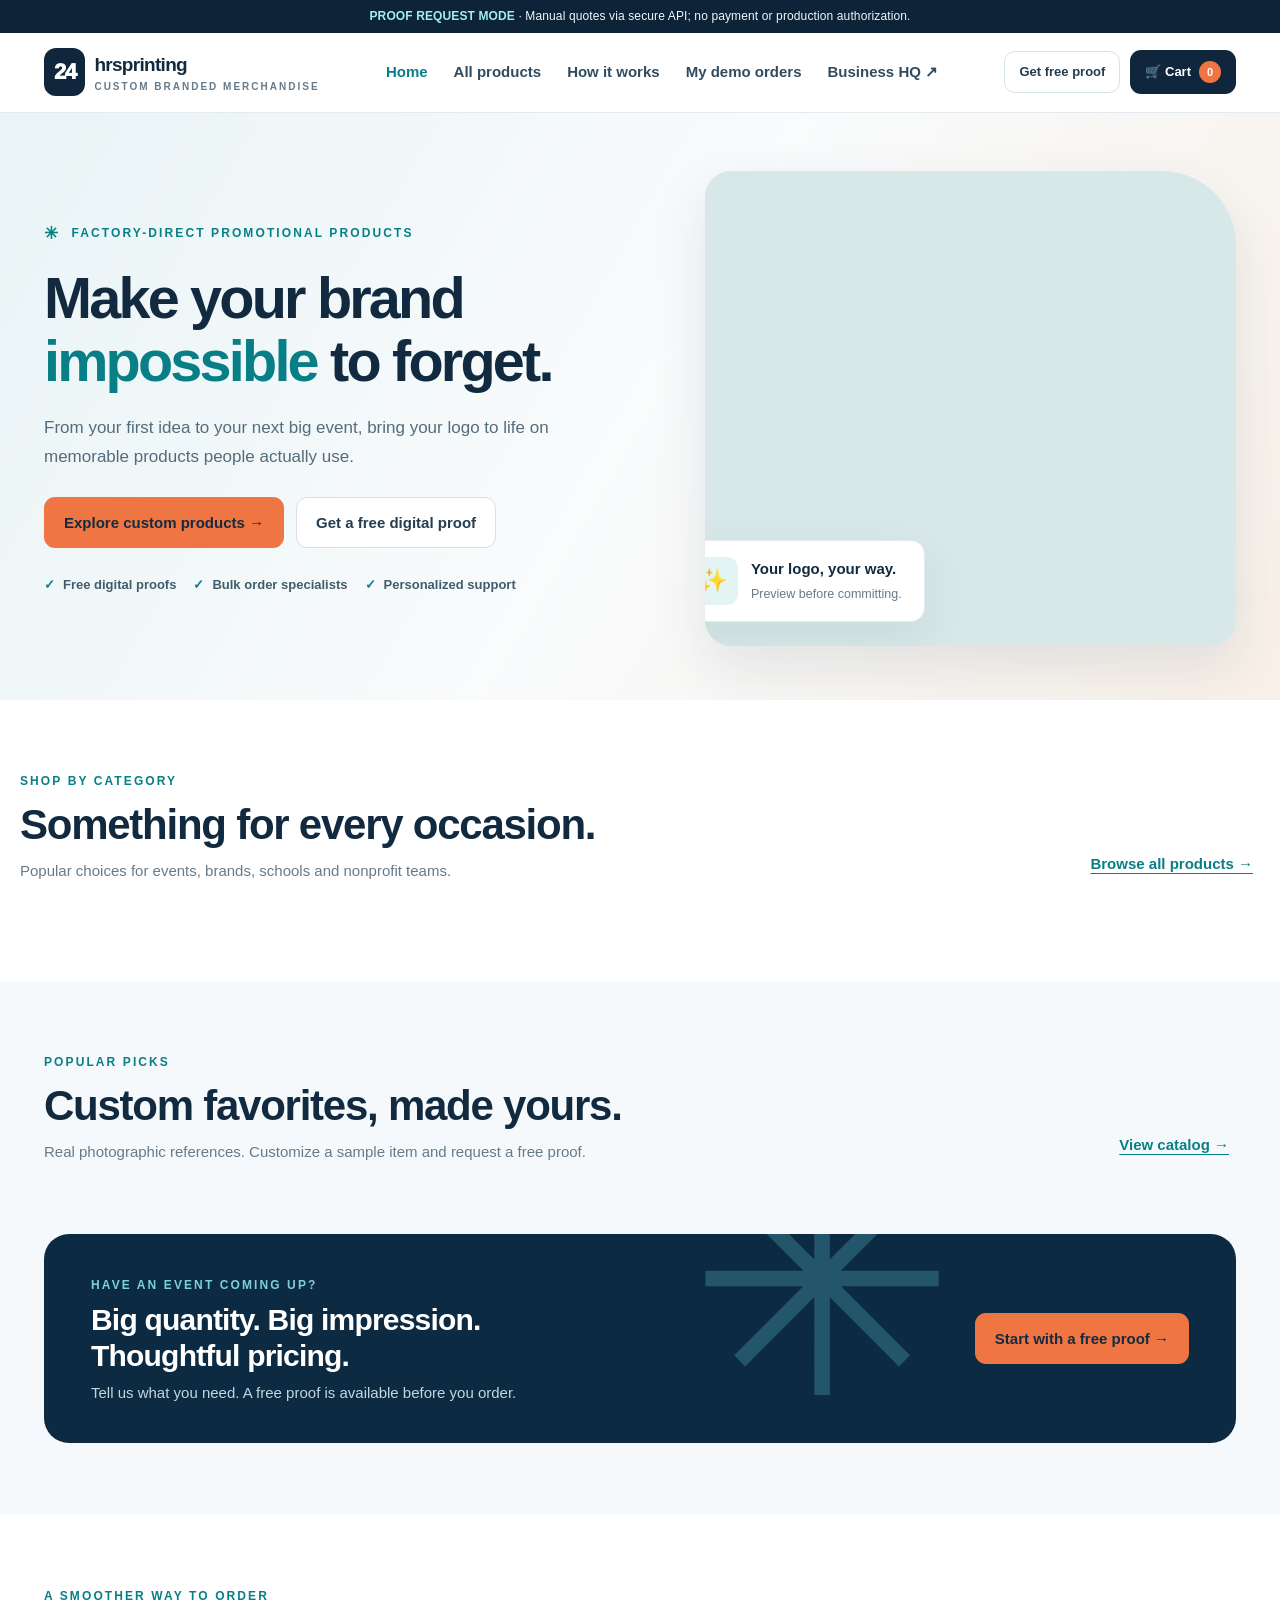
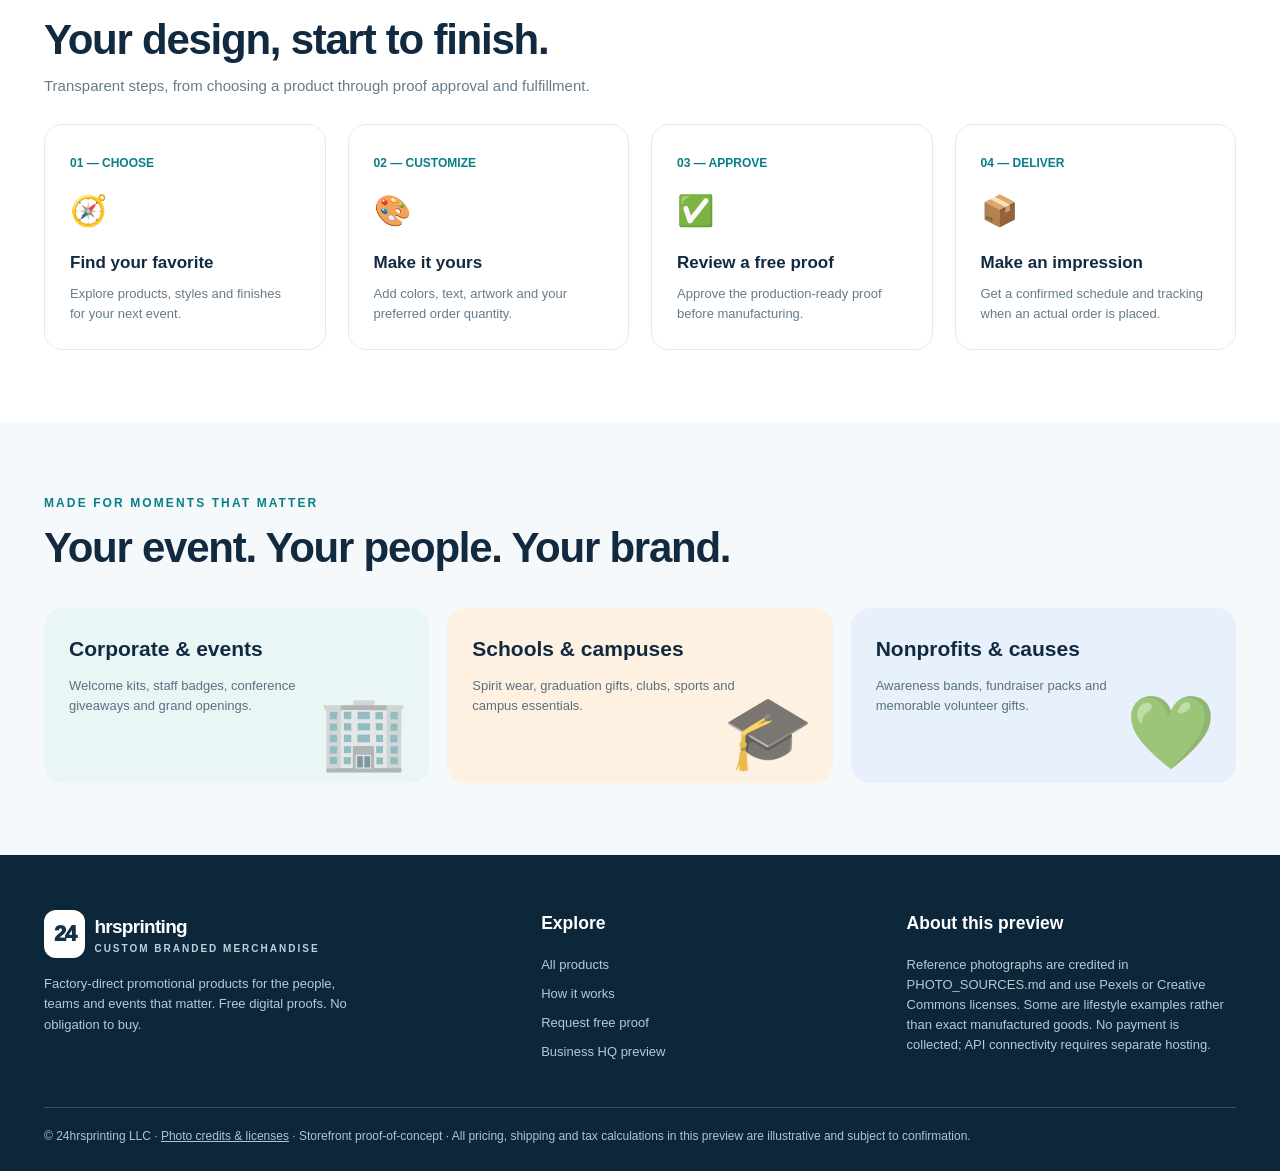
==== commit 3c6dc429: "Show configurable photo galleries, dynamic categories and admin-driven homepage sections" ====
--- a/index.html
+++ b/index.html
@@ -32,6 +32,7 @@
 .detail-image img{object-fit:contain}
 @media(max-width:900px){.category-grid{grid-template-columns:repeat(2,minmax(0,1fr))}.cat{min-height:220px}}
 @media(max-width:520px){.category-grid{grid-template-columns:1fr;gap:14px}.cat{min-height:210px}.cat-info{left:19px;right:19px;bottom:17px}.cat-info strong{font-size:24px}.hero-media{height:310px;border-radius:21px 55px 21px 21px}.hero-photo{border-radius:21px 55px 21px 21px}.floating{max-width:calc(100% - 24px)}}
+[hidden]{display:none!important}.photo-missing{border-radius:12px}.product-gallery{display:flex;gap:9px;flex-wrap:wrap;padding-top:12px}.product-gallery img{width:82px;height:82px;object-fit:cover;border-radius:10px;border:1px solid #dae7eb}.site-unavailable{padding:26px;border-radius:12px;background:#fff5e3;color:#614515;margin:16px 0}
 </style>
 <script src="config.js"></script>
 </head><body>
@@ -81,9 +82,9 @@
 function navigate(name){if(name==='admin'){location.href='./admin.html';return}if(name==='product'){page('product');return}location.hash=name==='home'?'home':name}window.addEventListener('hashchange',()=>route());function route(){const h=location.hash.replace(/^#/,'')||'home';if(h==='admin'){location.replace('./admin.html');return}if(h.startsWith('product/')){activeProduct=h.split('/')[1]||'lanyard';if(catalogLoaded&&!byId(activeProduct)){page('catalog');return}renderProduct();page('product')}else page(h)}
 function img(p,attr=''){return p.photo?`<img loading="lazy" src="${safe(p.photo)}" alt="Product photo of ${safe(p.name)}" ${attr} onerror="this.onerror=null;this.style.opacity='.12';this.parentNode.style.background='#e6edf1';this.alt='Photo unavailable — ${safe(p.name)}'">`:`<div class="photo-missing" role="img" aria-label="Product photo pending" style="display:flex;align-items:center;justify-content:center;height:100%;min-height:180px;background:#ecf3f6;color:#496b7a">Photo coming soon</div>`}
 function productCard(p){return `<article class="product"><div class="picture" data-emoji="${p.emoji}">${img(p)}<span class="tag">${safe(p.tag)}</span></div><div class="product-body"><strong>${safe(p.name)}</strong><p class="desc">${safe(p.description)}</p><span class="note">Personalize • Free digital proof</span><div class="product-actions"><button class="btn small dark" data-product="${p.id}">Customize →</button></div></div></article>`}
-function renderHome(){document.getElementById('categories').innerHTML=categories.map(([n,ic,des])=>`<button class="cat" data-category="${safe(n)}" aria-label="View ${safe(n)} products"><img src="${categoryPhotos[n]}" alt="" loading="lazy" decoding="async" onerror="this.onerror=null;this.style.opacity='0'"/><span class="cat-info"><strong>${safe(n)}</strong><small>${safe(des)}</small><span class="cat-cta">Explore collection <span aria-hidden="true">↗</span></span></span></button>`).join('');document.getElementById('featured').innerHTML=products.filter(p=>p.featured!==false).slice(0,8).map(productCard).join('');document.getElementById('qprod').innerHTML=products.map(p=>`<option value="${p.id}">${safe(p.name)}</option>`).join('')}
+function renderHome(){document.getElementById('categories').innerHTML=categories.filter(([name])=>products.some(p=>p.category===name)).map(([n,ic,des])=>`<button class="cat" data-category="${safe(n)}" aria-label="View ${safe(n)} products"><img src="${categoryPhotos[n]||''}" alt="" loading="lazy" decoding="async" onerror="this.onerror=null;this.style.opacity='0'"/><span class="cat-info"><strong>${safe(n)}</strong><small>${safe(des)}</small><span class="cat-cta">Explore collection <span aria-hidden="true">↗</span></span></span></button>`).join('');document.getElementById('featured').innerHTML=products.filter(p=>p.featured!==false).slice(0,8).map(productCard).join('');document.getElementById('qprod').innerHTML=products.map(p=>`<option value="${p.id}">${safe(p.name)}</option>`).join('')}
 function renderCatalog(){document.getElementById('filters').innerHTML=['All',...categories.map(c=>c[0])].map(c=>`<button class="filter ${activeFilter===c?'active':''}" data-filter="${c}">${c}</button>`).join('');const q=document.getElementById('search').value.trim().toLowerCase();const filtered=products.filter(p=>(activeFilter==='All'||p.category===activeFilter)&&`${p.name} ${p.description} ${p.category}`.toLowerCase().includes(q));document.getElementById('catalogGrid').innerHTML=filtered.map(productCard).join('');document.getElementById('none').classList.toggle('hide',filtered.length>0)}
-function renderProduct(){let p=byId(activeProduct)||products[0];selectedColor=(p.colors||[])[0]||'#0b2340';uploadedName='';uploadedData='';document.getElementById('productDetail').innerHTML=`<div class="detail-grid"><div><div class="detail-image" data-emoji="${p.emoji}">${img(p)}<span class="previewmark">Photographic reference only · not a production proof</span></div><p class="note" style="margin:12px 0">Image source: <a href="${p.source}" target="_blank" rel="noopener noreferrer" style="text-decoration:underline">view reference</a>. Image rights and creator: <a href="PHOTO_SOURCES.md" target="_blank" rel="noopener noreferrer">photo credits</a>. The picture is an illustrative reference, not a finished customer order.</p><div class="panel" style="margin-top:22px"><h3>Your design notes</h3><p>Uploaded artwork and your selected band/bag color are separate inputs. The photograph above is a product reference, not a rendered visualization of your final custom item.</p><div id="artPreview" class="upload">Upload your artwork to preview it here (local browser only).</div></div></div><div class="detail-info"><span class="eyebrow">${safe(p.category)} • Customize</span><h2>${safe(p.name)}</h2><p>${safe(p.description)} Request a free proof to confirm logo placement, colors, technical specifications and production timing.</p><div class="info-row"><span class="pill">✓ Free proof</span><span class="pill">✓ Bulk options</span><span class="pill">✓ Personalized</span></div><div class="formgrid"><div class="field"><label for="qty">Quantity (min ${p.minimum})</label><input class="control" type="number" value="${Math.max(500,p.minimum)}" min="${p.minimum}" step="1" id="qty"></div><div class="field"><label for="size">Size / style</label><select id="size" class="control">${(p.options||['Standard']).map(x=>`<option>${safe(x)}</option>`).join('')}</select></div><div class="field full"><label>Choose product color</label><div class="colorrow" id="colors">${(p.colors||['#1f5264']).map((c,i)=>`<button type="button" class="colorchip ${i===0?'selected':''}" style="background:${c}" data-color="${c}" aria-label="Select ${c} color" title="${c}"></button>`).join('')}</div><small>Actual available colors require supplier verification.</small></div><div class="field"><label for="finish">Print / finish</label><select id="finish" class="control">${(p.finishes||['Standard']).map(x=>`<option>${safe(x)}</option>`).join('')}</select></div><div class="field"><label for="customText">Text or slogan (optional)</label><input id="customText" class="control" maxlength="80" placeholder="Your event / brand text"></div><div class="field full"><label for="art">Upload logo or artwork</label><div class="upload"><input id="art" type="file" accept="image/png,image/jpeg,image/webp,image/svg+xml,.pdf"><small>PNG, JPG, WEBP, SVG or PDF • max 5 MB • local demo only</small></div></div></div><div class="ordercard"><div class="eyebrow">Illustrative price estimate</div><div id="estimate"></div><p class="demo-notice">Not a verified quote. Shipping, taxes, tooling and delivery schedules are not calculated. Prices shown only demonstrate the configurator.</p><button id="addCart" class="btn primary" style="width:100%">Add custom item to sample cart →</button><button data-go="quote" class="btn secondary" style="width:100%;margin-top:10px">Ask for a free proof instead</button></div></div></div>`;document.getElementById('qty').addEventListener('input',renderEstimate);document.getElementById('finish').addEventListener('change',renderEstimate);document.getElementById('art').addEventListener('change',uploadArt);document.getElementById('addCart').addEventListener('click',addCart);renderEstimate()}
+function renderProduct(){let p=byId(activeProduct)||products[0];if(!p){document.getElementById('productDetail').innerHTML='<div class="site-unavailable">This product is unavailable. Please return to the catalog.</div>';return}selectedColor=(p.colors||[])[0]||'#0b2340';uploadedName='';uploadedData='';document.getElementById('productDetail').innerHTML=`<div class="detail-grid"><div><div class="detail-image" data-emoji="${p.emoji}">${img(p)}<span class="previewmark">Photographic reference only · not a production proof</span></div><div class="product-gallery">${(p.images||[]).filter(i=>i.active!==false).map(i=>`<a href="${safe(i.url)}" target="_blank" rel="noopener noreferrer" title="${safe(i.alt)}"><img src="${safe(i.url)}" alt="${safe(i.alt)}" loading="lazy"></a>`).join("")}</div><p class="note" style="margin:12px 0">Image source: <a href="${p.source}" target="_blank" rel="noopener noreferrer" style="text-decoration:underline">view reference</a>. Image rights and creator: <a href="PHOTO_SOURCES.md" target="_blank" rel="noopener noreferrer">photo credits</a>. The picture is an illustrative reference, not a finished customer order.</p><div class="panel" style="margin-top:22px"><h3>Your design notes</h3><p>Uploaded artwork and your selected band/bag color are separate inputs. The photograph above is a product reference, not a rendered visualization of your final custom item.</p><div id="artPreview" class="upload">Upload your artwork to preview it here (local browser only).</div></div></div><div class="detail-info"><span class="eyebrow">${safe(p.category)} • Customize</span><h2>${safe(p.name)}</h2><p>${safe(p.description)} Request a free proof to confirm logo placement, colors, technical specifications and production timing.</p><div class="info-row"><span class="pill">✓ Free proof</span><span class="pill">✓ Bulk options</span><span class="pill">✓ Personalized</span></div><div class="formgrid"><div class="field"><label for="qty">Quantity (min ${p.minimum})</label><input class="control" type="number" value="${Math.max(500,p.minimum)}" min="${p.minimum}" step="1" id="qty"></div><div class="field"><label for="size">Size / style</label><select id="size" class="control">${(p.options||['Standard']).map(x=>`<option>${safe(x)}</option>`).join('')}</select></div><div class="field full"><label>Choose product color</label><div class="colorrow" id="colors">${(p.colors||['#1f5264']).map((c,i)=>`<button type="button" class="colorchip ${i===0?'selected':''}" style="background:${c}" data-color="${c}" aria-label="Select ${c} color" title="${c}"></button>`).join('')}</div><small>Actual available colors require supplier verification.</small></div><div class="field"><label for="finish">Print / finish</label><select id="finish" class="control">${(p.finishes||['Standard']).map(x=>`<option>${safe(x)}</option>`).join('')}</select></div><div class="field"><label for="customText">Text or slogan (optional)</label><input id="customText" class="control" maxlength="80" placeholder="Your event / brand text"></div><div class="field full"><label for="art">Upload logo or artwork</label><div class="upload"><input id="art" type="file" accept="image/png,image/jpeg,image/webp,image/svg+xml,.pdf"><small>PNG, JPG, WEBP, SVG or PDF • max 5 MB • local demo only</small></div></div></div><div class="ordercard"><div class="eyebrow">Illustrative price estimate</div><div id="estimate"></div><p class="demo-notice">Not a verified quote. Shipping, taxes, tooling and delivery schedules are not calculated. Prices shown only demonstrate the configurator.</p><button id="addCart" class="btn primary" style="width:100%">Add custom item to sample cart →</button><button data-go="quote" class="btn secondary" style="width:100%;margin-top:10px">Ask for a free proof instead</button></div></div></div>`;document.getElementById('qty').addEventListener('input',renderEstimate);document.getElementById('finish').addEventListener('change',renderEstimate);document.getElementById('art').addEventListener('change',uploadArt);document.getElementById('addCart').addEventListener('click',addCart);renderEstimate()}
 function renderEstimate(){let p=byId(activeProduct);const q=Math.max(p.minimum,Number(document.getElementById('qty').value)||0),f=document.getElementById('finish').value,unit=price(p,q,f)/q;document.getElementById('estimate').innerHTML=`<div class="pricebig">${fmt(price(p,q,f))} <small style="font-size:12px;color:var(--muted);font-weight:500">demo subtotal</small></div><div class="price-detail"><span>${q.toLocaleString()} items × ${fmt(unit)} each</span><b>Estimated</b></div><div class="price-detail"><span>Free digital proof</span><b>Included</b></div>`}
 function uploadArt(e){const file=e.target.files?.[0];uploadedName='';uploadedData='';const el=document.getElementById('artPreview');if(!file){el.textContent='Upload your artwork to preview it here';return}if(file.size>5*1024*1024){e.target.value='';toast('Please use a file under 5 MB');return}if(!['image/png','image/jpeg','image/webp','image/svg+xml','application/pdf'].includes(file.type)){e.target.value='';toast('Please select a supported image or PDF');return}uploadedName=file.name;el.textContent='';let tag=document.createElement('div');tag.className='artworktag';tag.textContent='✓ '+uploadedName+' · browser preview only';el.appendChild(tag);if(file.type.startsWith('image/')){let reader=new FileReader();reader.onload=()=>{uploadedData=String(reader.result||'');let i=document.createElement('img');i.src=uploadedData;i.className='logo-preview';i.alt='Your uploaded artwork preview';el.appendChild(i)};reader.readAsDataURL(file)}}
 function addCart(){let p=byId(activeProduct),qty=Number(document.getElementById('qty').value);if(!Number.isInteger(qty)||qty<p.minimum||qty>200000){toast(`Choose a whole-number quantity from ${p.minimum} to 200,000`);return}const finish=document.getElementById('finish').value;cart.push({key:Date.now().toString(36)+'-'+Math.random().toString(36).slice(2,6),id:p.id,qty,size:document.getElementById('size').value,finish,color:selectedColor,text:document.getElementById('customText').value.slice(0,80),artworkName:uploadedName,subtotal:price(p,qty,finish)});save('hp_cart',cart);refreshCart();toast(`${p.name} added to sample cart`);navigate('cart')}
@@ -135,6 +136,7 @@
       colors:local.colors||['#164f68'],finishes:local.finishes||['Standard'],options:local.options||['Standard']};
   });
   products.splice(0,products.length,...next);
+  for(const p of products){if(!categories.some(x=>x[0]===p.category))categories.push([p.category,p.emoji||'📦','Custom products']);}
   catalogLoaded=true;
   cart=cart.filter(item=>products.some(p=>p.id===item.id));
   save('hp_cart',cart);
@@ -144,10 +146,14 @@
   visible('#page-quote',isEnabled('storefront_enabled')&&isEnabled('quotes_enabled'));
   visible('#page-cart',isEnabled('storefront_enabled')&&isEnabled('cart_enabled'));
   visible('#page-checkout',isEnabled('storefront_enabled')&&isEnabled('proof_requests_enabled'));
+  visible('.hero',isEnabled('storefront_enabled')&&isEnabled('show_hero'));
   visible('#categories',isEnabled('show_categories'));
+  if(document.getElementById('categories')?.closest('.section'))document.getElementById('categories').closest('.section').hidden=!isEnabled('show_categories');
   visible('#featured',isEnabled('show_featured'));
+  if(document.getElementById('featured')?.closest('.section'))document.getElementById('featured').closest('.section').hidden=!isEnabled('show_featured');
   visible('#search',isEnabled('show_search'));
   visible('#howSection',isEnabled('show_process'));
+  document.querySelectorAll('[data-go]').forEach(node=>{const dest=node.getAttribute('data-go');const allowed=dest==='quote'?isEnabled('storefront_enabled')&&isEnabled('quotes_enabled'):(dest==='catalog'||dest==='product')?isEnabled('storefront_enabled')&&isEnabled('catalog_enabled'):(dest==='cart'||dest==='checkout')?isEnabled('storefront_enabled')&&isEnabled('cart_enabled'):true;node.hidden=!allowed;});
   const h=location.hash.replace('#','');
   if(h==='catalog')renderCatalog();
   if(h.startsWith('product/')&&!byId(h.slice(8)))navigate('catalog');
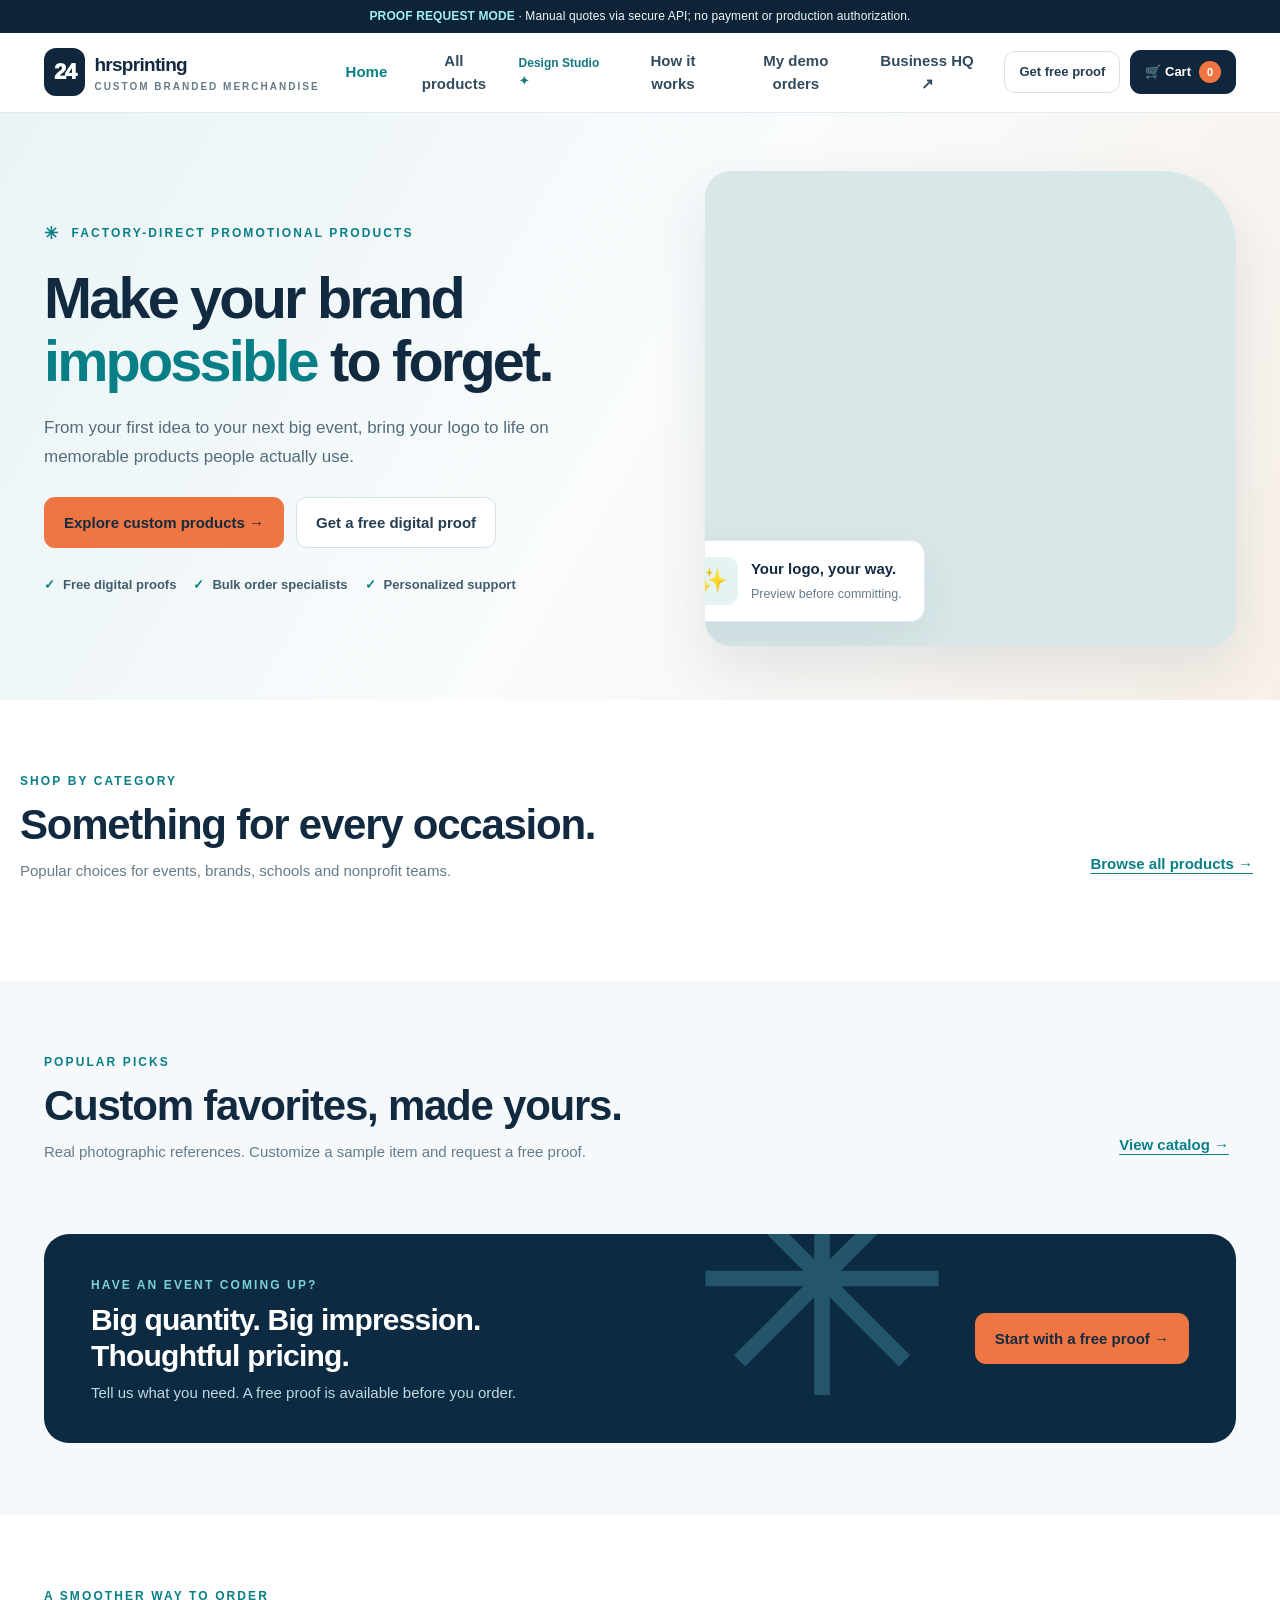
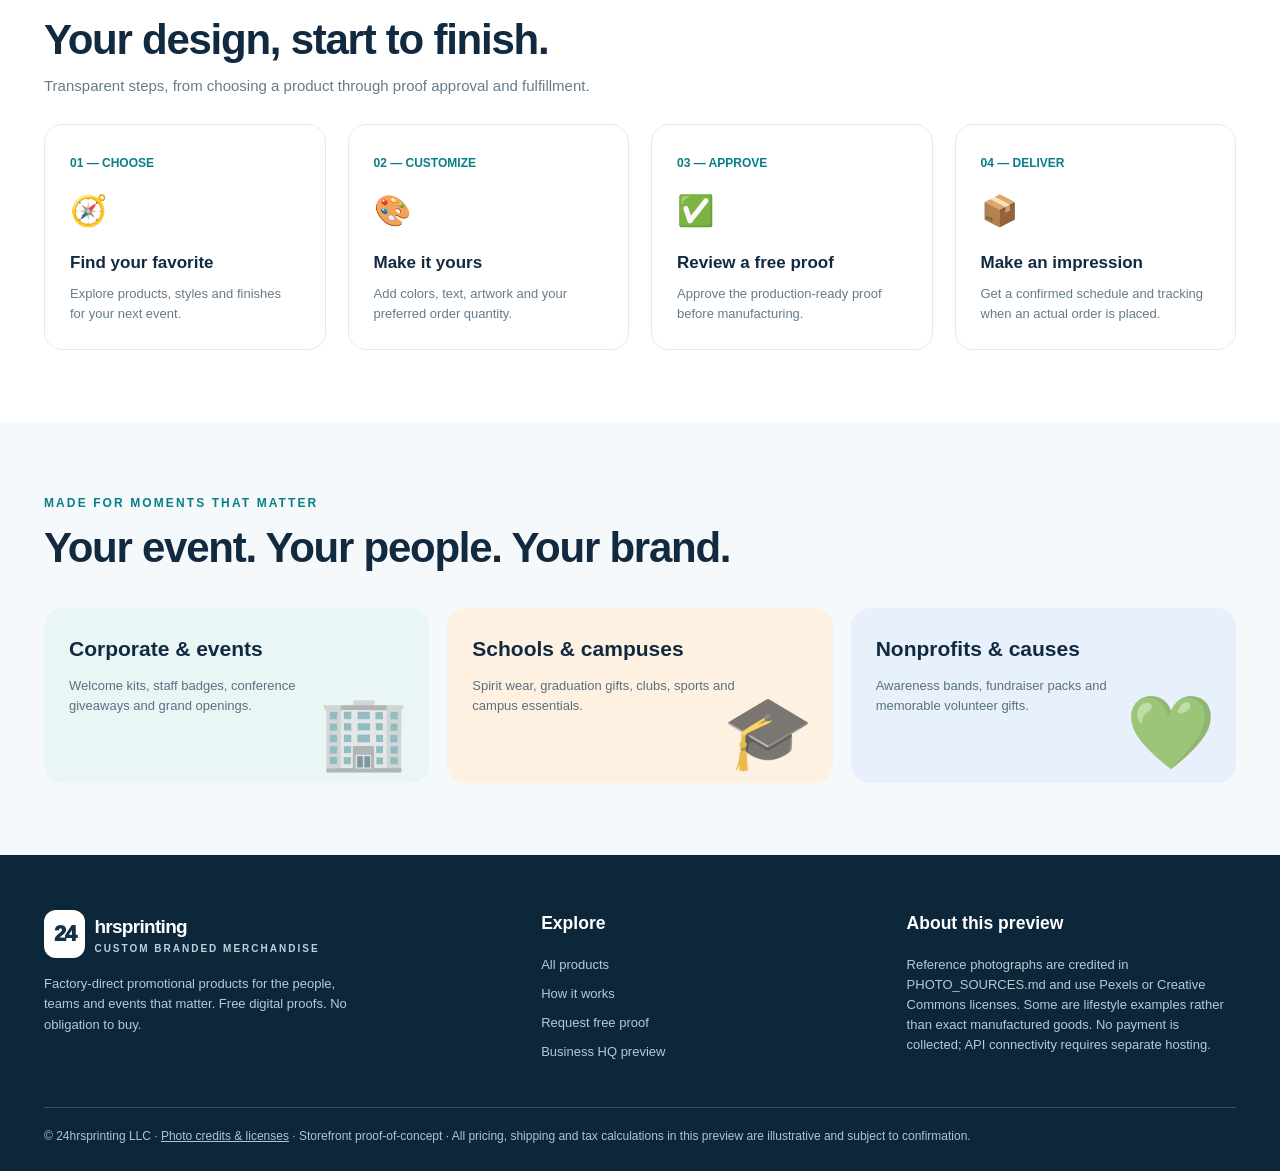
==== commit 5533000a: "Link customer storefront catalog and navigation to design studio" ====
--- a/index.html
+++ b/index.html
@@ -33,11 +33,22 @@
 @media(max-width:900px){.category-grid{grid-template-columns:repeat(2,minmax(0,1fr))}.cat{min-height:220px}}
 @media(max-width:520px){.category-grid{grid-template-columns:1fr;gap:14px}.cat{min-height:210px}.cat-info{left:19px;right:19px;bottom:17px}.cat-info strong{font-size:24px}.hero-media{height:310px;border-radius:21px 55px 21px 21px}.hero-photo{border-radius:21px 55px 21px 21px}.floating{max-width:calc(100% - 24px)}}
 [hidden]{display:none!important}.photo-missing{border-radius:12px}.product-gallery{display:flex;gap:9px;flex-wrap:wrap;padding-top:12px}.product-gallery img{width:82px;height:82px;object-fit:cover;border-radius:10px;border:1px solid #dae7eb}.site-unavailable{padding:26px;border-radius:12px;background:#fff5e3;color:#614515;margin:16px 0}
+/* Approved editor-controlled design tokens (safe, predetermined options). */
+.btn{border-radius:var(--ai-button-radius,11px)}
+:root[data-hero-layout="centered"] #page-home .hero-grid{text-align:center;grid-template-columns:1fr;gap:24px;max-width:900px;margin:auto}
+:root[data-hero-layout="centered"] #page-home .hero-actions,:root[data-hero-layout="centered"] #page-home .tickline{justify-content:center}
+:root[data-hero-layout="centered"] #page-home .hero-media{max-width:670px;margin:auto}
+:root[data-hero-layout="editorial"] #page-home .hero-grid{grid-template-columns:1.25fr .75fr;gap:30px}
+@media(min-width:850px){
+:root[data-catalog-columns="2"] #catalogGrid{grid-template-columns:repeat(2,minmax(0,1fr))}
+:root[data-catalog-columns="3"] #catalogGrid{grid-template-columns:repeat(3,minmax(0,1fr))}
+:root[data-catalog-columns="4"] #catalogGrid{grid-template-columns:repeat(4,minmax(0,1fr))}
+}
 </style>
 <script src="config.js"></script>
 </head><body>
 <div class="strip"><b>STOREFRONT PREVIEW</b> · Reference photographs and illustrative prices. Checkout is a proof-request demo; no payments are processed.</div>
-<header class="top"><div class="container header"><a href="#home" class="logo" aria-label="24hrsprinting home"><span class="mark">24</span><span><strong>hrsprinting</strong><small>Custom branded merchandise</small></span></a><nav id="nav" class="links" aria-label="Main navigation"><button data-go="home">Home</button><button data-go="catalog">All products</button><button data-go="how">How it works</button><button data-go="orders">My demo orders</button><button data-go="admin" title="Open secure admin dashboard">Business HQ ↗</button></nav><div class="header-actions"><button class="btn small secondary quote-head" data-go="quote">Get free proof</button><button class="btn small dark" data-go="cart" aria-label="View cart">🛒 Cart <span id="cartCount" class="cartbadge">0</span></button><button class="btn small ghost menu" id="menuBtn" aria-label="Toggle menu" aria-expanded="false">☰</button></div></div></header>
+<header class="top"><div class="container header"><a href="#home" class="logo" aria-label="24hrsprinting home"><span class="mark">24</span><span><strong>hrsprinting</strong><small>Custom branded merchandise</small></span></a><nav id="nav" class="links" aria-label="Main navigation"><button data-go="home">Home</button><button data-go="catalog">All products</button><a href="./studio.html" style="font-size:12px;font-weight:800;color:#137981">Design Studio ✦</a><button data-go="how">How it works</button><button data-go="orders">My demo orders</button><button data-go="admin" title="Open secure admin dashboard">Business HQ ↗</button></nav><div class="header-actions"><button class="btn small secondary quote-head" data-go="quote">Get free proof</button><button class="btn small dark" data-go="cart" aria-label="View cart">🛒 Cart <span id="cartCount" class="cartbadge">0</span></button><button class="btn small ghost menu" id="menuBtn" aria-label="Toggle menu" aria-expanded="false">☰</button></div></div></header>
 <main>
 <section id="page-home" class="page active"><div class="hero"><div class="container hero-grid"><div><div class="eyebrow"><span>✳</span> FACTORY-DIRECT PROMOTIONAL PRODUCTS</div><h1>Make your brand <em>impossible</em> to forget.</h1><p class="lead">From your first idea to your next big event, bring your logo to life on memorable products people actually use.</p><div class="hero-actions"><button class="btn primary" data-go="catalog">Explore custom products →</button><button class="btn secondary" data-go="quote">Get a free digital proof</button></div><div class="tickline"><span>Free digital proofs</span><span>Bulk order specialists</span><span>Personalized support</span></div></div><div class="hero-media"><img class="hero-photo" src="https://images.pexels.com/photos/10757835/pexels-photo-10757835.jpeg?auto=compress&amp;cs=tinysrgb&amp;w=1400" alt="Photograph of a branded promotional gift set with a tumbler and notebook" onerror="this.onerror=null;this.style.opacity='0'"><div class="floating"><span class="f-icon">✨</span><span><b>Your logo, your way.</b><small>Preview before committing.</small></span></div></div></div></div><div class="container section"><div class="sectionhead"><div><div class="eyebrow">Shop by category</div><h2>Something for every occasion.</h2><p>Popular choices for events, brands, schools and nonprofit teams.</p></div><button data-go="catalog" class="linkbtn">Browse all products →</button></div><div class="category-grid" id="categories"></div></div><div class="section muted"><div class="container"><div class="sectionhead"><div><div class="eyebrow">Popular picks</div><h2>Custom favorites, made yours.</h2><p>Real photographic references. Customize a sample item and request a free proof.</p></div><button class="linkbtn" data-go="catalog">View catalog →</button></div><div class="products" id="featured"></div><div class="deal"><div><span class="eyebrow">Have an event coming up?</span><h3>Big quantity. Big impression.<br>Thoughtful pricing.</h3><p>Tell us what you need. A free proof is available before you order.</p></div><button class="btn primary" data-go="quote">Start with a free proof →</button></div></div></div><div class="section" id="howSection"><div class="container"><div class="sectionhead"><div><div class="eyebrow">A smoother way to order</div><h2>Your design, start to finish.</h2><p>Transparent steps, from choosing a product through proof approval and fulfillment.</p></div></div><div class="steps"><article class="step"><span class="num">01 — CHOOSE</span><div class="glyph">🧭</div><h3>Find your favorite</h3><p>Explore products, styles and finishes for your next event.</p></article><article class="step"><span class="num">02 — CUSTOMIZE</span><div class="glyph">🎨</div><h3>Make it yours</h3><p>Add colors, text, artwork and your preferred order quantity.</p></article><article class="step"><span class="num">03 — APPROVE</span><div class="glyph">✅</div><h3>Review a free proof</h3><p>Approve the production-ready proof before manufacturing.</p></article><article class="step"><span class="num">04 — DELIVER</span><div class="glyph">📦</div><h3>Make an impression</h3><p>Get a confirmed schedule and tracking when an actual order is placed.</p></article></div></div></div><div class="section muted"><div class="container"><div class="sectionhead"><div><div class="eyebrow">Made for moments that matter</div><h2>Your event. Your people. Your brand.</h2></div></div><div class="audiences"><div class="audience"><b>Corporate & events</b><p>Welcome kits, staff badges, conference giveaways and grand openings.</p><span>🏢</span></div><div class="audience"><b>Schools & campuses</b><p>Spirit wear, graduation gifts, clubs, sports and campus essentials.</p><span>🎓</span></div><div class="audience"><b>Nonprofits & causes</b><p>Awareness bands, fundraiser packs and memorable volunteer gifts.</p><span>💚</span></div></div></div></div></section>
 <section id="page-catalog" class="page"><div class="page-head"><div class="container"><div class="eyebrow">Find your next favorite</div><h1 class="page-title">All custom products</h1><p>Browse the range of promotional essentials. Real photography from licensed stock/Creative Commons sources; these are visual examples, not guaranteed finished product photos.</p></div></div><div class="container section"><div class="toolbar"><div class="filters" id="filters"></div><input id="search" class="control search" type="search" aria-label="Search products" placeholder="Search lanyards, wristbands, bags..."></div><div class="products" id="catalogGrid"></div><div id="none" class="empty hide">No products match. Try another keyword or category.</div></div></section>
@@ -81,7 +92,7 @@
 function page(name){let dest=name==='how'?'home':name;if((['catalog','product'].includes(dest)&&(!isEnabled('storefront_enabled')||!isEnabled('catalog_enabled')))||(dest==='quote'&&!isEnabled('quotes_enabled'))||(dest==='cart'&&!isEnabled('cart_enabled'))||(dest==='checkout'&&!isEnabled('proof_requests_enabled')))dest='home';if(!document.getElementById('page-'+dest))dest='home';document.querySelectorAll('.page').forEach(x=>x.classList.toggle('active',x.id==='page-'+dest));document.querySelectorAll('.links button').forEach(x=>x.classList.toggle('active',x.dataset.go===dest));document.getElementById('nav').classList.remove('open');document.getElementById('menuBtn').setAttribute('aria-expanded','false');if(dest==='cart')renderCart();if(dest==='orders')renderOrders();if(dest==='checkout')renderCheckout();if(dest==='admin')renderAdmin();if(dest==='catalog')renderCatalog();window.scrollTo({top:0,behavior:'instant'});if(name==='how')setTimeout(()=>document.getElementById('howSection').scrollIntoView({behavior:'smooth'}),80)}
 function navigate(name){if(name==='admin'){location.href='./admin.html';return}if(name==='product'){page('product');return}location.hash=name==='home'?'home':name}window.addEventListener('hashchange',()=>route());function route(){const h=location.hash.replace(/^#/,'')||'home';if(h==='admin'){location.replace('./admin.html');return}if(h.startsWith('product/')){activeProduct=h.split('/')[1]||'lanyard';if(catalogLoaded&&!byId(activeProduct)){page('catalog');return}renderProduct();page('product')}else page(h)}
 function img(p,attr=''){return p.photo?`<img loading="lazy" src="${safe(p.photo)}" alt="Product photo of ${safe(p.name)}" ${attr} onerror="this.onerror=null;this.style.opacity='.12';this.parentNode.style.background='#e6edf1';this.alt='Photo unavailable — ${safe(p.name)}'">`:`<div class="photo-missing" role="img" aria-label="Product photo pending" style="display:flex;align-items:center;justify-content:center;height:100%;min-height:180px;background:#ecf3f6;color:#496b7a">Photo coming soon</div>`}
-function productCard(p){return `<article class="product"><div class="picture" data-emoji="${p.emoji}">${img(p)}<span class="tag">${safe(p.tag)}</span></div><div class="product-body"><strong>${safe(p.name)}</strong><p class="desc">${safe(p.description)}</p><span class="note">Personalize • Free digital proof</span><div class="product-actions"><button class="btn small dark" data-product="${p.id}">Customize →</button></div></div></article>`}
+function productCard(p){return `<article class="product"><div class="picture" data-emoji="${p.emoji}">${img(p)}<span class="tag">${safe(p.tag)}</span></div><div class="product-body"><strong>${safe(p.name)}</strong><p class="desc">${safe(p.description)}</p><span class="note">Personalize • Free digital proof</span><div class="product-actions"><button class="btn small dark" data-product="${p.id}">Customize →</button><a class="btn small secondary" href="./studio.html#${encodeURIComponent(p.id)}" style="font-size:11px;display:inline-flex;align-items:center">Open Design Studio ↗</a></div></div></article>`}
 function renderHome(){document.getElementById('categories').innerHTML=categories.filter(([name])=>products.some(p=>p.category===name)).map(([n,ic,des])=>`<button class="cat" data-category="${safe(n)}" aria-label="View ${safe(n)} products"><img src="${categoryPhotos[n]||''}" alt="" loading="lazy" decoding="async" onerror="this.onerror=null;this.style.opacity='0'"/><span class="cat-info"><strong>${safe(n)}</strong><small>${safe(des)}</small><span class="cat-cta">Explore collection <span aria-hidden="true">↗</span></span></span></button>`).join('');document.getElementById('featured').innerHTML=products.filter(p=>p.featured!==false).slice(0,8).map(productCard).join('');document.getElementById('qprod').innerHTML=products.map(p=>`<option value="${p.id}">${safe(p.name)}</option>`).join('')}
 function renderCatalog(){document.getElementById('filters').innerHTML=['All',...categories.map(c=>c[0])].map(c=>`<button class="filter ${activeFilter===c?'active':''}" data-filter="${c}">${c}</button>`).join('');const q=document.getElementById('search').value.trim().toLowerCase();const filtered=products.filter(p=>(activeFilter==='All'||p.category===activeFilter)&&`${p.name} ${p.description} ${p.category}`.toLowerCase().includes(q));document.getElementById('catalogGrid').innerHTML=filtered.map(productCard).join('');document.getElementById('none').classList.toggle('hide',filtered.length>0)}
 function renderProduct(){let p=byId(activeProduct)||products[0];if(!p){document.getElementById('productDetail').innerHTML='<div class="site-unavailable">This product is unavailable. Please return to the catalog.</div>';return}selectedColor=(p.colors||[])[0]||'#0b2340';uploadedName='';uploadedData='';document.getElementById('productDetail').innerHTML=`<div class="detail-grid"><div><div class="detail-image" data-emoji="${p.emoji}">${img(p)}<span class="previewmark">Photographic reference only · not a production proof</span></div><div class="product-gallery">${(p.images||[]).filter(i=>i.active!==false).map(i=>`<a href="${safe(i.url)}" target="_blank" rel="noopener noreferrer" title="${safe(i.alt)}"><img src="${safe(i.url)}" alt="${safe(i.alt)}" loading="lazy"></a>`).join("")}</div><p class="note" style="margin:12px 0">Image source: <a href="${p.source}" target="_blank" rel="noopener noreferrer" style="text-decoration:underline">view reference</a>. Image rights and creator: <a href="PHOTO_SOURCES.md" target="_blank" rel="noopener noreferrer">photo credits</a>. The picture is an illustrative reference, not a finished customer order.</p><div class="panel" style="margin-top:22px"><h3>Your design notes</h3><p>Uploaded artwork and your selected band/bag color are separate inputs. The photograph above is a product reference, not a rendered visualization of your final custom item.</p><div id="artPreview" class="upload">Upload your artwork to preview it here (local browser only).</div></div></div><div class="detail-info"><span class="eyebrow">${safe(p.category)} • Customize</span><h2>${safe(p.name)}</h2><p>${safe(p.description)} Request a free proof to confirm logo placement, colors, technical specifications and production timing.</p><div class="info-row"><span class="pill">✓ Free proof</span><span class="pill">✓ Bulk options</span><span class="pill">✓ Personalized</span></div><div class="formgrid"><div class="field"><label for="qty">Quantity (min ${p.minimum})</label><input class="control" type="number" value="${Math.max(500,p.minimum)}" min="${p.minimum}" step="1" id="qty"></div><div class="field"><label for="size">Size / style</label><select id="size" class="control">${(p.options||['Standard']).map(x=>`<option>${safe(x)}</option>`).join('')}</select></div><div class="field full"><label>Choose product color</label><div class="colorrow" id="colors">${(p.colors||['#1f5264']).map((c,i)=>`<button type="button" class="colorchip ${i===0?'selected':''}" style="background:${c}" data-color="${c}" aria-label="Select ${c} color" title="${c}"></button>`).join('')}</div><small>Actual available colors require supplier verification.</small></div><div class="field"><label for="finish">Print / finish</label><select id="finish" class="control">${(p.finishes||['Standard']).map(x=>`<option>${safe(x)}</option>`).join('')}</select></div><div class="field"><label for="customText">Text or slogan (optional)</label><input id="customText" class="control" maxlength="80" placeholder="Your event / brand text"></div><div class="field full"><label for="art">Upload logo or artwork</label><div class="upload"><input id="art" type="file" accept="image/png,image/jpeg,image/webp,image/svg+xml,.pdf"><small>PNG, JPG, WEBP, SVG or PDF • max 5 MB • local demo only</small></div></div></div><div class="ordercard"><div class="eyebrow">Illustrative price estimate</div><div id="estimate"></div><p class="demo-notice">Not a verified quote. Shipping, taxes, tooling and delivery schedules are not calculated. Prices shown only demonstrate the configurator.</p><button id="addCart" class="btn primary" style="width:100%">Add custom item to sample cart →</button><button data-go="quote" class="btn secondary" style="width:100%;margin-top:10px">Ask for a free proof instead</button></div></div></div>`;document.getElementById('qty').addEventListener('input',renderEstimate);document.getElementById('finish').addEventListener('change',renderEstimate);document.getElementById('art').addEventListener('change',uploadArt);document.getElementById('addCart').addEventListener('click',addCart);renderEstimate()}
@@ -172,4 +183,4 @@
 }
 renderHome();refreshCart();route();syncLiveCatalog();
 })();
-</script></body></html>+</script><script defer src="./site-design.js"></script></body></html>
